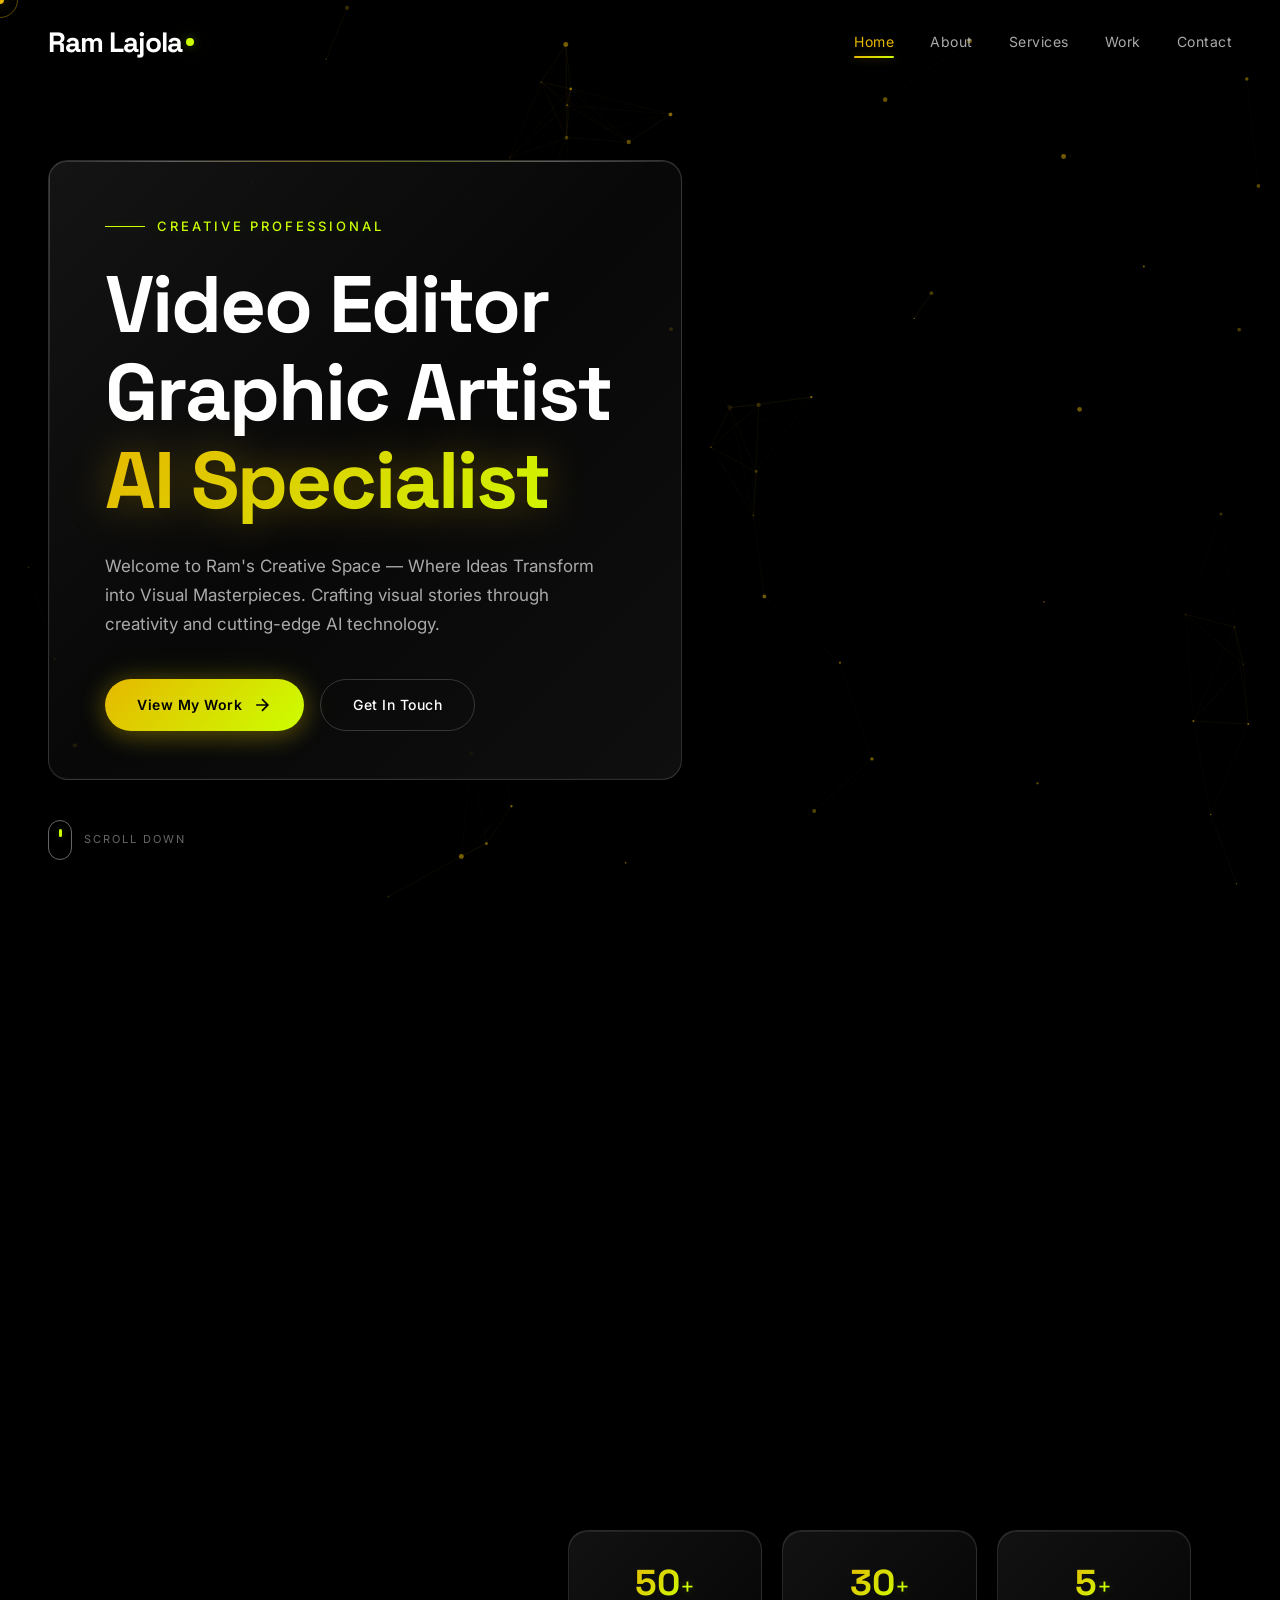
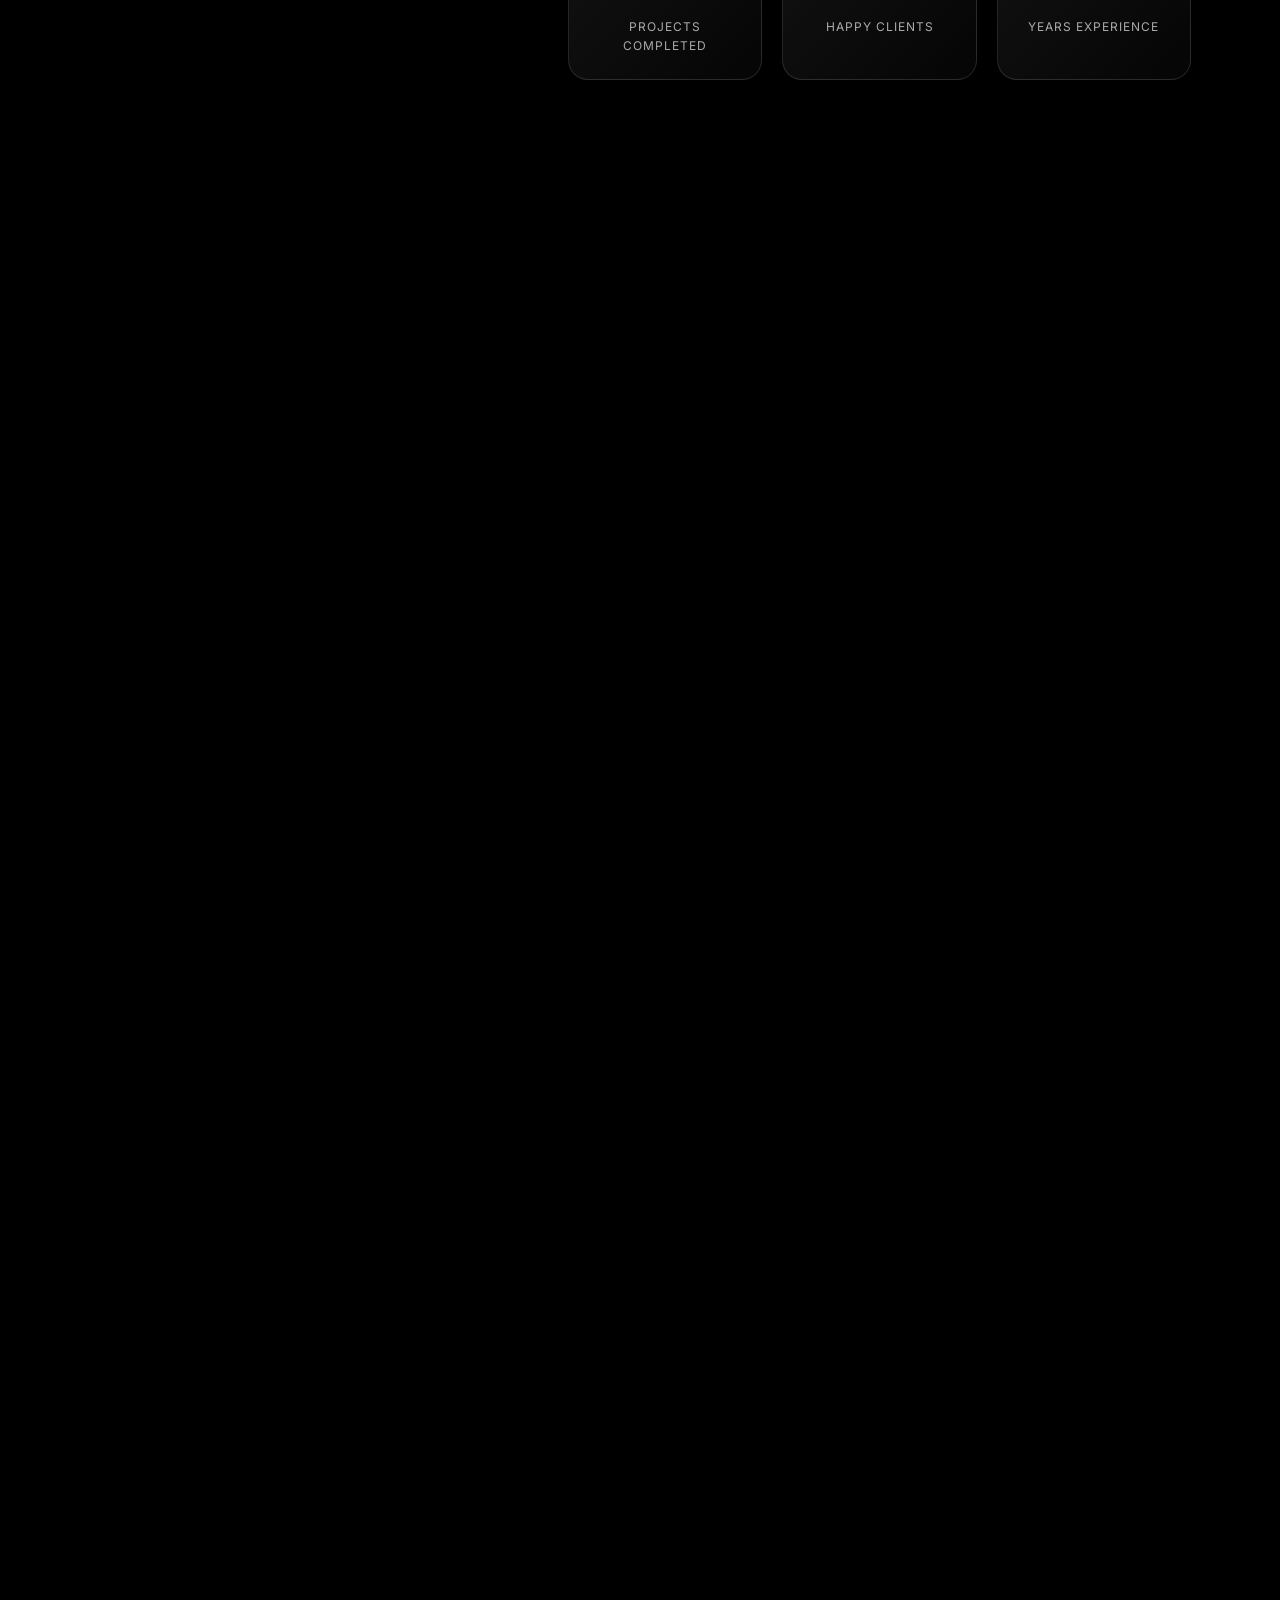
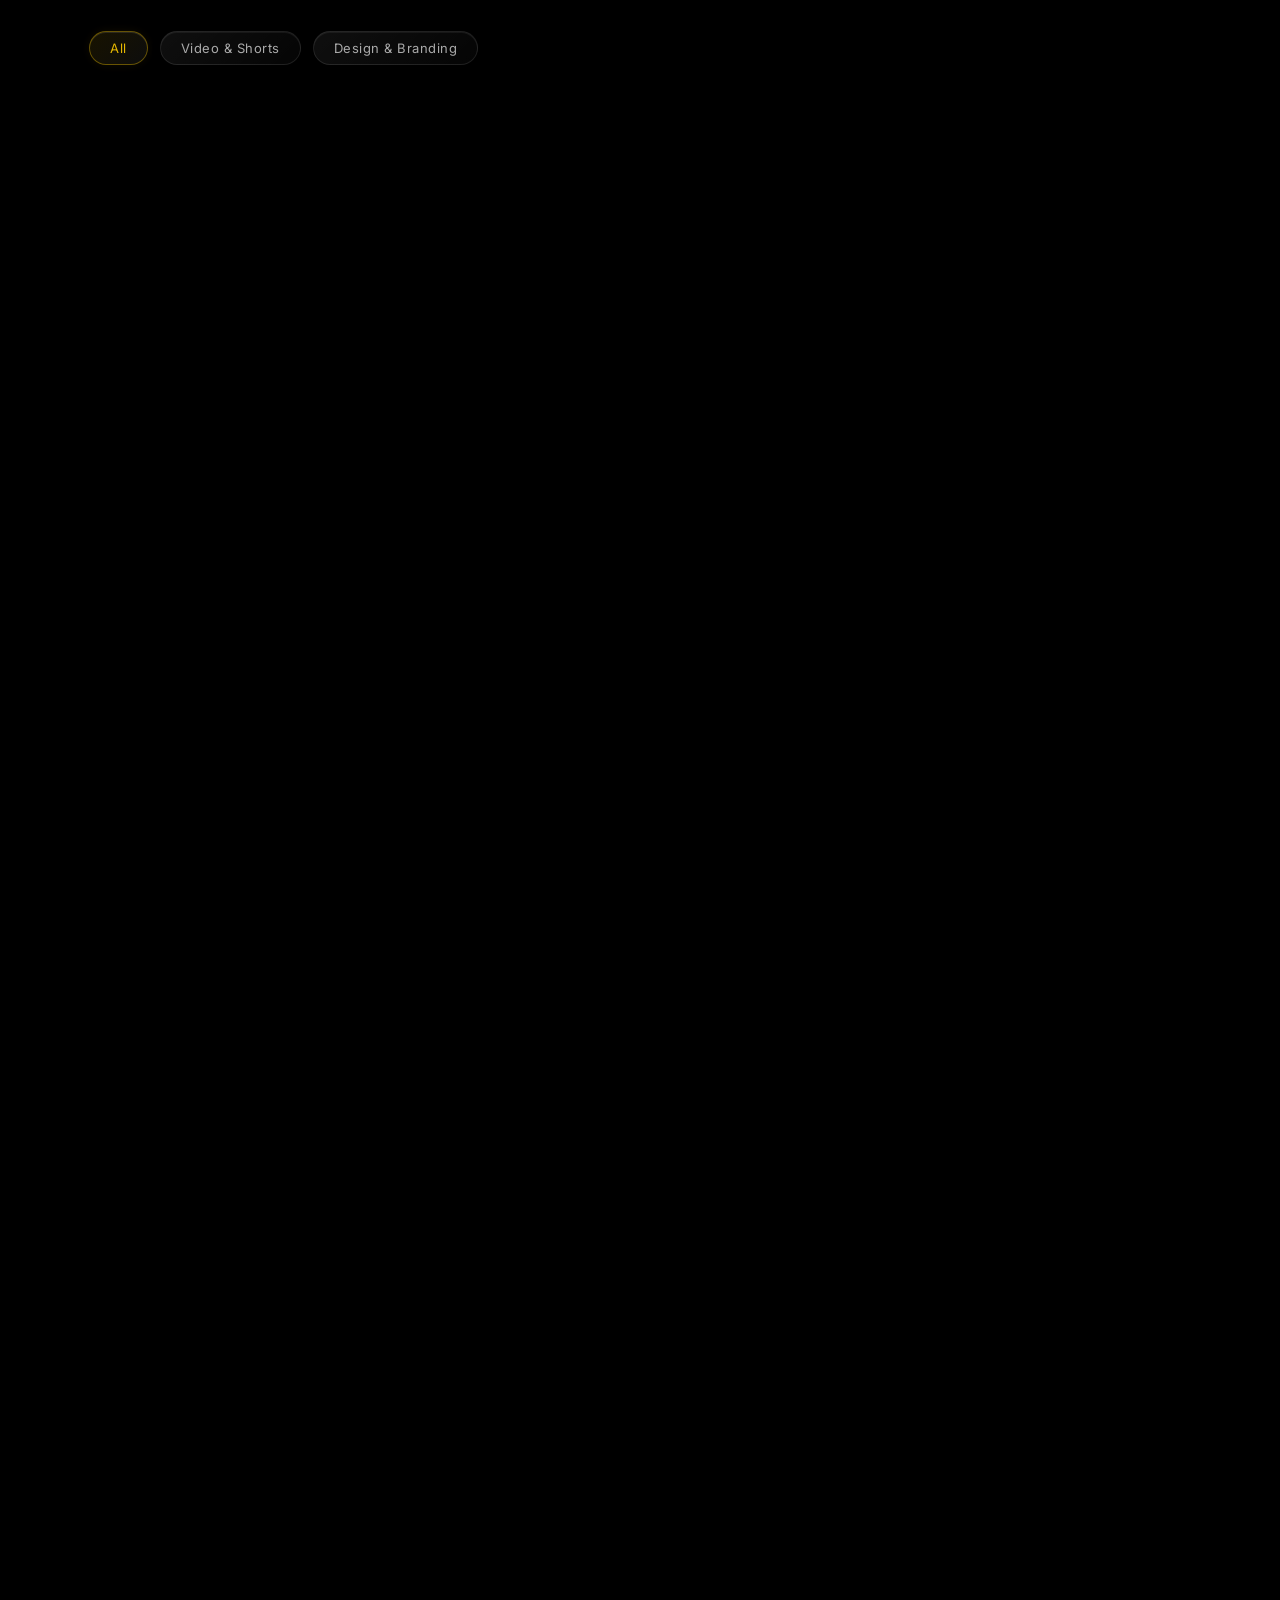
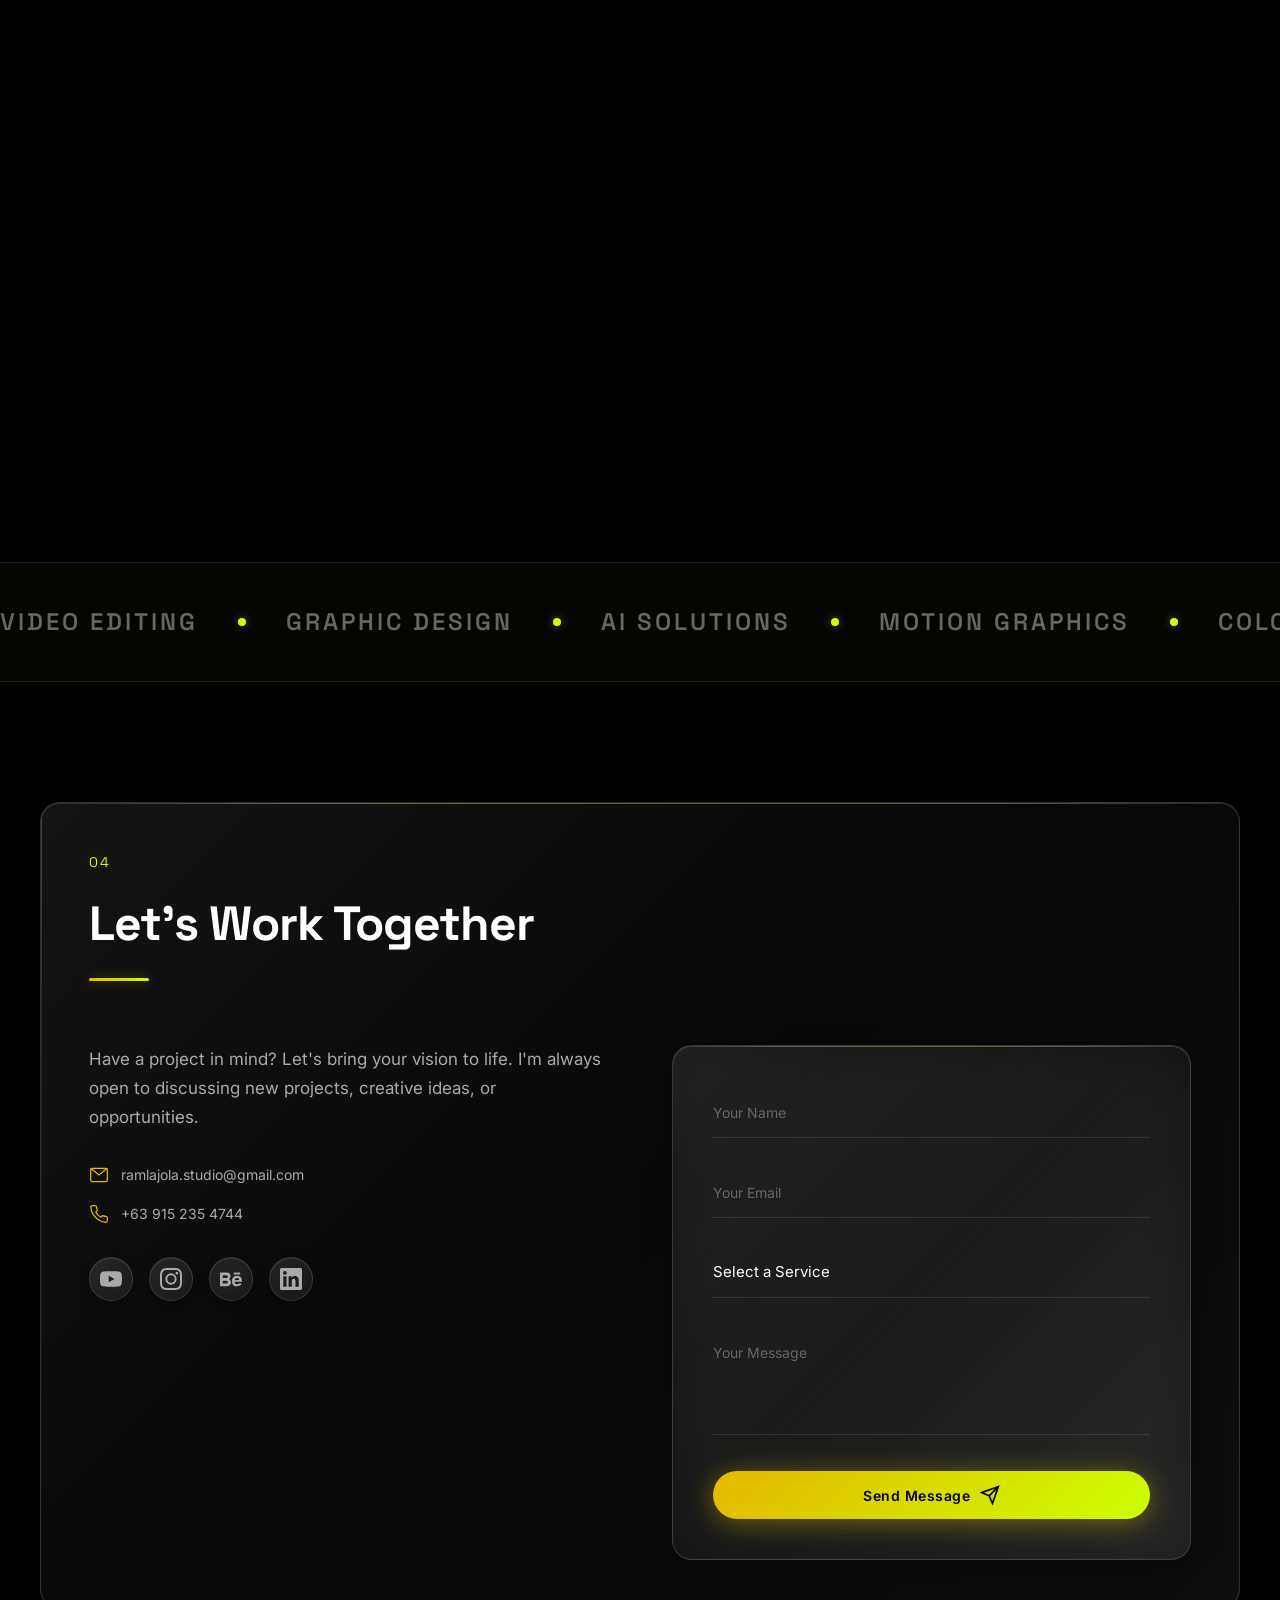
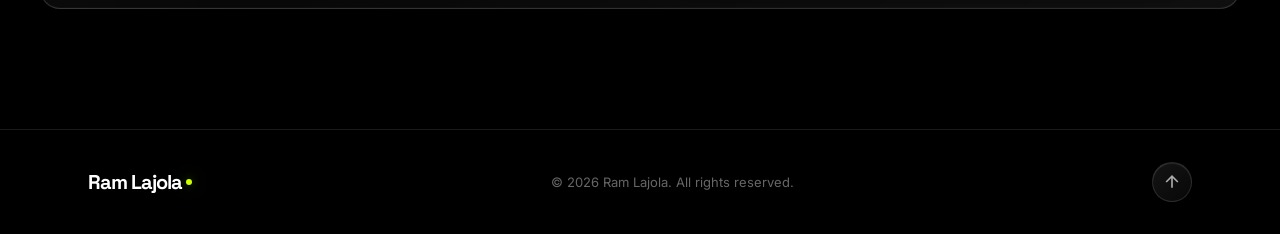
==== index.html @ 9e6446b9 "Initial commit — Ram Lajola portfolio site Static single-page portfolio with glassmorphism design, p" ====
<!DOCTYPE html>
<html lang="en">
<head>
    <meta charset="UTF-8">
    <meta name="viewport" content="width=device-width, initial-scale=1.0">
    <title>Ram Lajola | Video Editor &bull; Graphic Artist &bull; AI Specialist</title>
    <link rel="stylesheet" href="style.css">
    <link href="https://fonts.googleapis.com/css2?family=Space+Grotesk:wght@300;400;500;600;700&family=Inter:wght@300;400;500;600&display=swap" rel="stylesheet">
</head>
<body>
    <!-- Animated particle canvas background -->
    <canvas id="particles"></canvas>

    <!-- Custom cursor -->
    <div class="cursor"></div>
    <div class="cursor-follower"></div>

    <!-- Navigation -->
    <nav class="nav" id="nav">
        <div class="nav-logo">
            <span class="logo-text">Ram Lajola</span>
            <span class="logo-dot"></span>
        </div>
        <div class="nav-links">
            <a href="#home" class="nav-link active">Home</a>
            <a href="#about" class="nav-link">About</a>
            <a href="#services" class="nav-link">Services</a>
            <a href="#work" class="nav-link">Work</a>
            <a href="#contact" class="nav-link">Contact</a>
        </div>
        <button class="nav-toggle" id="navToggle" aria-label="Toggle menu">
            <span></span><span></span><span></span>
        </button>
    </nav>

    <!-- Mobile Menu -->
    <div class="mobile-menu" id="mobileMenu">
        <a href="#home" class="mobile-link">Home</a>
        <a href="#about" class="mobile-link">About</a>
        <a href="#services" class="mobile-link">Services</a>
        <a href="#work" class="mobile-link">Work</a>
        <a href="#contact" class="mobile-link">Contact</a>
    </div>

    <!-- Hero Section -->
    <section class="hero" id="home">
        <div class="hero-content glass-box hero-glass">
            <div class="hero-tag animate-in">
                <span class="tag-line"></span>
                <span>Creative Professional</span>
            </div>
            <h1 class="hero-title">
                <span class="title-line animate-in" style="--delay: 0.2s">Video Editor</span>
                <span class="title-line animate-in" style="--delay: 0.4s">Graphic Artist</span>
                <span class="title-line animate-in highlight" style="--delay: 0.6s">AI Specialist</span>
            </h1>
            <p class="hero-desc animate-in" style="--delay: 0.8s">
                Welcome to Ram's Creative Space — Where Ideas Transform into Visual Masterpieces.
                Crafting visual stories through creativity and cutting-edge AI technology.
            </p>
            <div class="hero-cta animate-in" style="--delay: 1s">
                <a href="#work" class="btn btn-primary">
                    <span>View My Work</span>
                    <svg width="20" height="20" viewBox="0 0 24 24" fill="none" stroke="currentColor" stroke-width="2">
                        <path d="M5 12h14M12 5l7 7-7 7"/>
                    </svg>
                </a>
                <a href="#contact" class="btn btn-outline">Get In Touch</a>
            </div>
        </div>
        <div class="hero-scroll">
            <div class="scroll-indicator">
                <div class="scroll-dot"></div>
            </div>
            <span>Scroll Down</span>
        </div>
    </section>

    <!-- About Section -->
    <section class="section about" id="about">
        <div class="container glass-box section-glass">
            <div class="section-header">
                <span class="section-number">01</span>
                <h2 class="section-title reveal">About Me</h2>
                <div class="section-line reveal"></div>
            </div>
            <div class="about-grid">
                <div class="about-image reveal">
                    <div class="image-frame">
                        <div class="image-placeholder">
                            <svg width="80" height="80" viewBox="0 0 24 24" fill="none" stroke="currentColor" stroke-width="1">
                                <circle cx="12" cy="8" r="4"/>
                                <path d="M4 20c0-4 4-7 8-7s8 3 8 7"/>
                            </svg>
                            <span>Your Photo</span>
                        </div>
                        <div class="image-border"></div>
                    </div>
                </div>
                <div class="about-text">
                    <p class="about-intro reveal">
                        I'm a multidisciplinary creative professional from the Philippines,
                        bridging traditional visual arts with emerging AI technologies.
                    </p>
                    <p class="about-body reveal">
                        From Instagram Reels and YouTube content to logo design, product mockups,
                        and advertising campaigns — I bring a unique perspective to every project.
                        My work combines artistic vision with technical precision, leveraging AI tools
                        to push creative boundaries and deliver results that stand out.
                    </p>
                    <div class="about-stats reveal">
                        <div class="stat">
                            <span class="stat-number" data-count="50">0</span><span class="stat-plus">+</span>
                            <span class="stat-label">Projects Completed</span>
                        </div>
                        <div class="stat">
                            <span class="stat-number" data-count="30">0</span><span class="stat-plus">+</span>
                            <span class="stat-label">Happy Clients</span>
                        </div>
                        <div class="stat">
                            <span class="stat-number" data-count="5">0</span><span class="stat-plus">+</span>
                            <span class="stat-label">Years Experience</span>
                        </div>
                    </div>
                </div>
            </div>
        </div>
    </section>

    <!-- Services Section -->
    <section class="section services" id="services">
        <div class="container glass-box section-glass">
            <div class="section-header">
                <span class="section-number">02</span>
                <h2 class="section-title reveal">What I Do</h2>
                <div class="section-line reveal"></div>
            </div>
            <div class="services-grid">
                <div class="service-card reveal" style="--delay: 0.1s">
                    <div class="service-icon">
                        <svg width="40" height="40" viewBox="0 0 24 24" fill="none" stroke="currentColor" stroke-width="1.5">
                            <rect x="2" y="3" width="20" height="14" rx="2"/>
                            <path d="M10 9l4 2-4 2V9z"/>
                            <path d="M8 21h8M12 17v4"/>
                        </svg>
                    </div>
                    <h3 class="service-title">Video Editing & Shorts</h3>
                    <p class="service-desc">
                        Professional video editing and short-form content for Instagram Reels,
                        YouTube Shorts, and TikTok. Cinematic color grading, motion graphics,
                        and seamless transitions that tell your story.
                    </p>
                    <ul class="service-tools">
                        <li>Premiere Pro</li>
                        <li>After Effects</li>
                        <li>CapCut</li>
                        <li>DaVinci Resolve</li>
                    </ul>
                </div>
                <div class="service-card reveal" style="--delay: 0.2s">
                    <div class="service-icon">
                        <svg width="40" height="40" viewBox="0 0 24 24" fill="none" stroke="currentColor" stroke-width="1.5">
                            <path d="M12 2L2 7l10 5 10-5-10-5z"/>
                            <path d="M2 17l10 5 10-5"/>
                            <path d="M2 12l10 5 10-5"/>
                        </svg>
                    </div>
                    <h3 class="service-title">Graphic & Product Design</h3>
                    <p class="service-desc">
                        Logo design, YouTube thumbnails & channel art, product mockups,
                        advertising materials, and complete brand identity systems that make
                        your brand stand out.
                    </p>
                    <ul class="service-tools">
                        <li>Photoshop</li>
                        <li>Illustrator</li>
                        <li>Figma</li>
                        <li>Canva</li>
                    </ul>
                </div>
                <div class="service-card featured reveal" style="--delay: 0.3s">
                    <div class="service-badge">Featured</div>
                    <div class="service-icon">
                        <svg width="40" height="40" viewBox="0 0 24 24" fill="none" stroke="currentColor" stroke-width="1.5">
                            <path d="M12 2a4 4 0 0 1 4 4c0 1.5-.8 2.8-2 3.5V11h3a3 3 0 0 1 3 3v1"/>
                            <path d="M8 2a4 4 0 0 0-4 4c0 1.5.8 2.8 2 3.5V11H3a3 3 0 0 0-3 3v1"/>
                            <circle cx="12" cy="18" r="4"/>
                            <path d="M12 16v4M10 18h4"/>
                        </svg>
                    </div>
                    <h3 class="service-title">AI Solutions</h3>
                    <p class="service-desc">
                        Leveraging AI for content generation, image synthesis, workflow automation,
                        and intelligent creative solutions that amplify your vision.
                    </p>
                    <ul class="service-tools">
                        <li>Midjourney</li>
                        <li>Stable Diffusion</li>
                        <li>ChatGPT</li>
                        <li>RunwayML</li>
                    </ul>
                </div>
            </div>
        </div>
    </section>

    <!-- Work / Portfolio Section -->
    <section class="section work" id="work">
        <div class="container glass-box section-glass">
            <div class="section-header">
                <span class="section-number">03</span>
                <h2 class="section-title reveal">Selected Work</h2>
                <div class="section-line reveal"></div>
            </div>
            <div class="work-filters reveal">
                <button class="filter-btn active" data-filter="all">All</button>
                <button class="filter-btn" data-filter="video">Video & Shorts</button>
                <button class="filter-btn" data-filter="design">Design & Branding</button>
            </div>
            <div class="work-grid">
                <!-- Shorts / Reels -->
                <div class="work-item reveal" data-category="video" style="--delay: 0.1s">
                    <a href="https://www.instagram.com/reel/C1rzld6JBKe/" target="_blank" rel="noopener">
                        <div class="work-thumbnail">
                            <img src="https://lh3.googleusercontent.com/sitesv/[base64]w1280" alt="Instagram Reel — Short-Form Edit" class="work-img" loading="lazy">
                            <div class="work-overlay">
                                <span class="work-view">Watch Reel</span>
                            </div>
                            <div class="work-play-badge">
                                <svg width="20" height="20" viewBox="0 0 24 24" fill="white"><polygon points="5,3 19,12 5,21"/></svg>
                            </div>
                        </div>
                    </a>
                    <div class="work-info">
                        <span class="work-category">Video Editing</span>
                        <h3 class="work-title">Instagram Reel — Short-Form Edit</h3>
                    </div>
                </div>
                <div class="work-item reveal" data-category="video" style="--delay: 0.15s">
                    <a href="https://www.instagram.com/reel/C1ZsORJJMq-/" target="_blank" rel="noopener">
                        <div class="work-thumbnail">
                            <img src="https://lh3.googleusercontent.com/sitesv/[base64]w1280" alt="Instagram Reel — Motion Edit" class="work-img" loading="lazy">
                            <div class="work-overlay">
                                <span class="work-view">Watch Reel</span>
                            </div>
                            <div class="work-play-badge">
                                <svg width="20" height="20" viewBox="0 0 24 24" fill="white"><polygon points="5,3 19,12 5,21"/></svg>
                            </div>
                        </div>
                    </a>
                    <div class="work-info">
                        <span class="work-category">Video Editing</span>
                        <h3 class="work-title">Instagram Reel — Motion Edit</h3>
                    </div>
                </div>
                <div class="work-item reveal" data-category="video" style="--delay: 0.2s">
                    <a href="https://www.instagram.com/reel/C1HDyMNJW6d/" target="_blank" rel="noopener">
                        <div class="work-thumbnail">
                            <img src="https://lh3.googleusercontent.com/sitesv/[base64]w1280" alt="Instagram Reel — Creative Short" class="work-img" loading="lazy">
                            <div class="work-overlay">
                                <span class="work-view">Watch Reel</span>
                            </div>
                            <div class="work-play-badge">
                                <svg width="20" height="20" viewBox="0 0 24 24" fill="white"><polygon points="5,3 19,12 5,21"/></svg>
                            </div>
                        </div>
                    </a>
                    <div class="work-info">
                        <span class="work-category">Video Editing</span>
                        <h3 class="work-title">Instagram Reel — Creative Short</h3>
                    </div>
                </div>

                <!-- Thumbnail Designs -->
                <div class="work-item reveal" data-category="design" style="--delay: 0.1s">
                    <div class="work-thumbnail">
                        <img src="https://lh3.googleusercontent.com/sitesv/[base64]w1280" alt="YouTube Thumbnail Design 1" class="work-img" loading="lazy">
                        <div class="work-overlay">
                            <span class="work-view">View Project</span>
                        </div>
                    </div>
                    <div class="work-info">
                        <span class="work-category">Graphic Design</span>
                        <h3 class="work-title">YouTube Thumbnail Design</h3>
                    </div>
                </div>
                <div class="work-item reveal" data-category="design" style="--delay: 0.15s">
                    <div class="work-thumbnail">
                        <img src="https://lh3.googleusercontent.com/sitesv/[base64]w1280" alt="YouTube Thumbnail Design 2" class="work-img" loading="lazy">
                        <div class="work-overlay">
                            <span class="work-view">View Project</span>
                        </div>
                    </div>
                    <div class="work-info">
                        <span class="work-category">Graphic Design</span>
                        <h3 class="work-title">YouTube Thumbnail Design</h3>
                    </div>
                </div>
                <div class="work-item reveal" data-category="design" style="--delay: 0.2s">
                    <div class="work-thumbnail">
                        <img src="https://lh3.googleusercontent.com/sitesv/[base64]w1280" alt="YouTube Thumbnail Design 3" class="work-img" loading="lazy">
                        <div class="work-overlay">
                            <span class="work-view">View Project</span>
                        </div>
                    </div>
                    <div class="work-info">
                        <span class="work-category">Graphic Design</span>
                        <h3 class="work-title">YouTube Thumbnail Design</h3>
                    </div>
                </div>

                <!-- Logo Designs -->
                <div class="work-item reveal" data-category="design" style="--delay: 0.1s">
                    <div class="work-thumbnail">
                        <img src="https://lh3.googleusercontent.com/sitesv/[base64]w1280" alt="Baking Logo Design" class="work-img" loading="lazy">
                        <div class="work-overlay">
                            <span class="work-view">View Project</span>
                        </div>
                    </div>
                    <div class="work-info">
                        <span class="work-category">Logo Design</span>
                        <h3 class="work-title">Baking Logo Design</h3>
                    </div>
                </div>
                <div class="work-item reveal" data-category="design" style="--delay: 0.15s">
                    <div class="work-thumbnail">
                        <img src="https://lh3.googleusercontent.com/sitesv/[base64]w1280" alt="Logo Sample Mockup" class="work-img" loading="lazy">
                        <div class="work-overlay">
                            <span class="work-view">View Project</span>
                        </div>
                    </div>
                    <div class="work-info">
                        <span class="work-category">Logo Design</span>
                        <h3 class="work-title">Brand Logo Mockup</h3>
                    </div>
                </div>
                <div class="work-item reveal" data-category="design" style="--delay: 0.2s">
                    <div class="work-thumbnail">
                        <img src="https://lh3.googleusercontent.com/sitesv/APaQ0SQti6e6HLkTvaTQ6dxb71VbXuLw503zx2-u27xX3skFyYZsfrxOJrHLkWnmgloN7MO4E3rFNI1Xq-WCHjy8ZOr3SdP6y16LoNMSCtCR5uWUV4sdpe4jmsevbenSfVU1K3g-1KH0XDl2KSDxq-9dB-heQPvmZQ5X_adg1eJNp-ah3CIosmpbLQ-4vtg=w1280" alt="Logo Sample" class="work-img" loading="lazy">
                        <div class="work-overlay">
                            <span class="work-view">View Project</span>
                        </div>
                    </div>
                    <div class="work-info">
                        <span class="work-category">Logo Design</span>
                        <h3 class="work-title">Logo Design Sample</h3>
                    </div>
                </div>

                <!-- YouTube Channel Art -->
                <div class="work-item reveal" data-category="design" style="--delay: 0.1s">
                    <div class="work-thumbnail">
                        <img src="https://lh3.googleusercontent.com/sitesv/[base64]w1280" alt="YouTube Banner Design" class="work-img" loading="lazy">
                        <div class="work-overlay">
                            <span class="work-view">View Project</span>
                        </div>
                    </div>
                    <div class="work-info">
                        <span class="work-category">Channel Design</span>
                        <h3 class="work-title">YouTube Banner — Business Tips</h3>
                    </div>
                </div>
                <div class="work-item reveal" data-category="design" style="--delay: 0.15s">
                    <div class="work-thumbnail">
                        <img src="https://lh3.googleusercontent.com/sitesv/[base64]w1280" alt="Business Channel Design" class="work-img" loading="lazy">
                        <div class="work-overlay">
                            <span class="work-view">View Project</span>
                        </div>
                    </div>
                    <div class="work-info">
                        <span class="work-category">Channel Design</span>
                        <h3 class="work-title">YouTube Channel Branding</h3>
                    </div>
                </div>

                <!-- Product Designs -->
                <div class="work-item reveal" data-category="design" style="--delay: 0.1s">
                    <div class="work-thumbnail">
                        <img src="https://lh3.googleusercontent.com/sitesv/[base64]w1280" alt="Product Design 1" class="work-img" loading="lazy">
                        <div class="work-overlay">
                            <span class="work-view">View Project</span>
                        </div>
                    </div>
                    <div class="work-info">
                        <span class="work-category">Product Design</span>
                        <h3 class="work-title">Product Mockup Design</h3>
                    </div>
                </div>
                <div class="work-item reveal" data-category="design" style="--delay: 0.15s">
                    <div class="work-thumbnail">
                        <img src="https://lh3.googleusercontent.com/sitesv/[base64]w1280" alt="Product Design 2" class="work-img" loading="lazy">
                        <div class="work-overlay">
                            <span class="work-view">View Project</span>
                        </div>
                    </div>
                    <div class="work-info">
                        <span class="work-category">Product Design</span>
                        <h3 class="work-title">Product Packaging Design</h3>
                    </div>
                </div>
                <div class="work-item reveal" data-category="design" style="--delay: 0.2s">
                    <div class="work-thumbnail">
                        <img src="https://lh3.googleusercontent.com/sitesv/[base64]w1280" alt="Product Design 3" class="work-img" loading="lazy">
                        <div class="work-overlay">
                            <span class="work-view">View Project</span>
                        </div>
                    </div>
                    <div class="work-info">
                        <span class="work-category">Product Design</span>
                        <h3 class="work-title">Product Label & Branding</h3>
                    </div>
                </div>

                <!-- Moonlight Glow Ads -->
                <div class="work-item reveal" data-category="design" style="--delay: 0.1s">
                    <a href="https://drive.google.com/file/d/1vq6kiE3WMevECHrlGl_y2EBk705L09E6/view" target="_blank" rel="noopener">
                        <div class="work-thumbnail">
                            <img src="https://lh3.googleusercontent.com/sitesv/[base64]w1280" alt="Moonlight Glow Ad Campaign" class="work-img" loading="lazy">
                            <div class="work-overlay">
                                <span class="work-view">View Project</span>
                            </div>
                        </div>
                    </a>
                    <div class="work-info">
                        <span class="work-category">Advertising</span>
                        <h3 class="work-title">Moonlight Glow — Ad Campaign</h3>
                    </div>
                </div>
            </div>
        </div>
    </section>

    <!-- Marquee Section -->
    <div class="marquee-section">
        <div class="marquee">
            <div class="marquee-content">
                <span>VIDEO EDITING</span>
                <span class="marquee-dot"></span>
                <span>GRAPHIC DESIGN</span>
                <span class="marquee-dot"></span>
                <span>AI SOLUTIONS</span>
                <span class="marquee-dot"></span>
                <span>MOTION GRAPHICS</span>
                <span class="marquee-dot"></span>
                <span>COLOR GRADING</span>
                <span class="marquee-dot"></span>
                <span>BRAND IDENTITY</span>
                <span class="marquee-dot"></span>
                <span>VIDEO EDITING</span>
                <span class="marquee-dot"></span>
                <span>GRAPHIC DESIGN</span>
                <span class="marquee-dot"></span>
                <span>AI SOLUTIONS</span>
                <span class="marquee-dot"></span>
                <span>MOTION GRAPHICS</span>
                <span class="marquee-dot"></span>
                <span>COLOR GRADING</span>
                <span class="marquee-dot"></span>
                <span>BRAND IDENTITY</span>
                <span class="marquee-dot"></span>
            </div>
        </div>
    </div>

    <!-- Contact Section -->
    <section class="section contact" id="contact">
        <div class="container glass-box section-glass">
            <div class="section-header">
                <span class="section-number">04</span>
                <h2 class="section-title reveal">Let's Work Together</h2>
                <div class="section-line reveal"></div>
            </div>
            <div class="contact-grid">
                <div class="contact-info reveal">
                    <p class="contact-desc">
                        Have a project in mind? Let's bring your vision to life.
                        I'm always open to discussing new projects, creative ideas, or opportunities.
                    </p>
                    <div class="contact-details">
                        <a href="mailto:ramlajola.studio@gmail.com" class="contact-item">
                            <svg width="20" height="20" viewBox="0 0 24 24" fill="none" stroke="currentColor" stroke-width="1.5">
                                <rect x="2" y="4" width="20" height="16" rx="2"/>
                                <path d="M22 4l-10 8L2 4"/>
                            </svg>
                            <span>ramlajola.studio@gmail.com</span>
                        </a>
                        <a href="tel:+639152354744" class="contact-item">
                            <svg width="20" height="20" viewBox="0 0 24 24" fill="none" stroke="currentColor" stroke-width="1.5">
                                <path d="M22 16.92v3a2 2 0 01-2.18 2 19.79 19.79 0 01-8.63-3.07 19.5 19.5 0 01-6-6 19.79 19.79 0 01-3.07-8.67A2 2 0 014.11 2h3a2 2 0 012 1.72c.127.96.361 1.903.7 2.81a2 2 0 01-.45 2.11L8.09 9.91a16 16 0 006 6l1.27-1.27a2 2 0 012.11-.45c.907.339 1.85.573 2.81.7A2 2 0 0122 16.92z"/>
                            </svg>
                            <span>+63 915 235 4744</span>
                        </a>
                    </div>
                    <div class="social-links">
                        <a href="#" class="social-link" aria-label="YouTube">
                            <svg width="22" height="22" viewBox="0 0 24 24" fill="currentColor">
                                <path d="M23.498 6.186a3.016 3.016 0 0 0-2.122-2.136C19.505 3.545 12 3.545 12 3.545s-7.505 0-9.377.505A3.017 3.017 0 0 0 .502 6.186C0 8.07 0 12 0 12s0 3.93.502 5.814a3.016 3.016 0 0 0 2.122 2.136c1.871.505 9.376.505 9.376.505s7.505 0 9.377-.505a3.015 3.015 0 0 0 2.122-2.136C24 15.93 24 12 24 12s0-3.93-.502-5.814zM9.545 15.568V8.432L15.818 12l-6.273 3.568z"/>
                            </svg>
                        </a>
                        <a href="https://www.instagram.com/ramscreativestudio" target="_blank" rel="noopener" class="social-link" aria-label="Instagram">
                            <svg width="22" height="22" viewBox="0 0 24 24" fill="currentColor">
                                <path d="M12 2.163c3.204 0 3.584.012 4.85.07 3.252.148 4.771 1.691 4.919 4.919.058 1.265.069 1.645.069 4.849 0 3.205-.012 3.584-.069 4.849-.149 3.225-1.664 4.771-4.919 4.919-1.266.058-1.644.07-4.85.07-3.204 0-3.584-.012-4.849-.07-3.26-.149-4.771-1.699-4.919-4.92-.058-1.265-.07-1.644-.07-4.849 0-3.204.013-3.583.07-4.849.149-3.227 1.664-4.771 4.919-4.919 1.266-.057 1.645-.069 4.849-.069zM12 0C8.741 0 8.333.014 7.053.072 2.695.272.273 2.69.073 7.052.014 8.333 0 8.741 0 12c0 3.259.014 3.668.072 4.948.2 4.358 2.618 6.78 6.98 6.98C8.333 23.986 8.741 24 12 24c3.259 0 3.668-.014 4.948-.072 4.354-.2 6.782-2.618 6.979-6.98.059-1.28.073-1.689.073-4.948 0-3.259-.014-3.667-.072-4.947-.196-4.354-2.617-6.78-6.979-6.98C15.668.014 15.259 0 12 0zm0 5.838a6.162 6.162 0 100 12.324 6.162 6.162 0 000-12.324zM12 16a4 4 0 110-8 4 4 0 010 8zm6.406-11.845a1.44 1.44 0 100 2.881 1.44 1.44 0 000-2.881z"/>
                            </svg>
                        </a>
                        <a href="#" class="social-link" aria-label="Behance">
                            <svg width="22" height="22" viewBox="0 0 24 24" fill="currentColor">
                                <path d="M22 7h-7V5h7v2zm1.726 10c-.442 1.297-2.029 3-5.101 3-3.074 0-5.564-1.729-5.564-5.675 0-3.91 2.325-5.92 5.466-5.92 3.082 0 4.964 1.782 5.375 4.426.078.506.109 1.188.095 2.14H15.97c.13 3.211 3.483 3.312 4.588 2.029h3.168zm-7.686-4h4.965c-.105-1.547-1.136-2.219-2.477-2.219-1.466 0-2.277.768-2.488 2.219zm-9.574 6.988H0V5.021h6.953c5.476.081 5.58 5.444 2.72 6.906 3.461 1.26 3.577 8.061-3.207 8.061zM3 11h3.584c2.508 0 2.906-3-.312-3H3v3zm3.391 3H3v3.016h3.341c3.055 0 2.868-3.016.05-3.016z"/>
                            </svg>
                        </a>
                        <a href="#" class="social-link" aria-label="LinkedIn">
                            <svg width="22" height="22" viewBox="0 0 24 24" fill="currentColor">
                                <path d="M20.447 20.452h-3.554v-5.569c0-1.328-.027-3.037-1.852-3.037-1.853 0-2.136 1.445-2.136 2.939v5.667H9.351V9h3.414v1.561h.046c.477-.9 1.637-1.85 3.37-1.85 3.601 0 4.267 2.37 4.267 5.455v6.286zM5.337 7.433a2.062 2.062 0 01-2.063-2.065 2.064 2.064 0 112.063 2.065zm1.782 13.019H3.555V9h3.564v11.452zM22.225 0H1.771C.792 0 0 .774 0 1.729v20.542C0 23.227.792 24 1.771 24h20.451C23.2 24 24 23.227 24 22.271V1.729C24 .774 23.2 0 22.222 0h.003z"/>
                            </svg>
                        </a>
                    </div>
                </div>
                <form class="contact-form reveal" id="contactForm">
                    <div class="form-group">
                        <input type="text" id="name" required placeholder=" ">
                        <label for="name">Your Name</label>
                        <div class="form-line"></div>
                    </div>
                    <div class="form-group">
                        <input type="email" id="email" required placeholder=" ">
                        <label for="email">Your Email</label>
                        <div class="form-line"></div>
                    </div>
                    <div class="form-group">
                        <select id="service" required>
                            <option value="" disabled selected>Select a Service</option>
                            <option value="video">Video Editing</option>
                            <option value="design">Graphic Design</option>
                            <option value="ai">AI Solutions</option>
                            <option value="other">Other</option>
                        </select>
                        <div class="form-line"></div>
                    </div>
                    <div class="form-group">
                        <textarea id="message" rows="4" required placeholder=" "></textarea>
                        <label for="message">Your Message</label>
                        <div class="form-line"></div>
                    </div>
                    <button type="submit" class="btn btn-primary btn-full">
                        <span>Send Message</span>
                        <svg width="20" height="20" viewBox="0 0 24 24" fill="none" stroke="currentColor" stroke-width="2">
                            <path d="M22 2L11 13M22 2l-7 20-4-9-9-4 20-7z"/>
                        </svg>
                    </button>
                </form>
            </div>
        </div>
    </section>

    <!-- Footer -->
    <footer class="footer">
        <div class="container footer-inner">
            <div class="footer-left">
                <span class="logo-text">Ram Lajola</span>
                <span class="logo-dot"></span>
            </div>
            <p class="footer-copy">&copy; 2026 Ram Lajola. All rights reserved.</p>
            <div class="footer-right">
                <a href="#home" class="back-to-top">
                    <svg width="20" height="20" viewBox="0 0 24 24" fill="none" stroke="currentColor" stroke-width="2">
                        <path d="M12 19V5M5 12l7-7 7 7"/>
                    </svg>
                </a>
            </div>
        </div>
    </footer>

    <script src="script.js"></script>
</body>
</html>
---- style.css ----
/* ===== RESET & BASE ===== */
*, *::before, *::after {
    margin: 0;
    padding: 0;
    box-sizing: border-box;
}

:root {
    --bg: #000000;
    --bg-light: #060606;
    --bg-card: rgba(255, 255, 255, 0.03);
    --text: #ffffff;
    --text-muted: #aaaaaa;
    --text-dim: #666666;
    --accent: #e6b800;
    --accent-neon: #ccff00;
    --accent-glow: rgba(230, 184, 0, 0.35);
    --neon-glow: rgba(204, 255, 0, 0.25);
    --gradient: linear-gradient(135deg, #e6b800, #ccff00);
    --gradient-subtle: linear-gradient(135deg, rgba(230, 184, 0, 0.15), rgba(204, 255, 0, 0.08));
    --glass-bg: rgba(255, 255, 255, 0.04);
    --glass-bg-hover: rgba(255, 255, 255, 0.07);
    --glass-border: rgba(255, 255, 255, 0.1);
    --glass-border-hover: rgba(255, 255, 255, 0.18);
    --glass-shadow: 0 8px 32px rgba(0, 0, 0, 0.5);
    --glass-shadow-hover: 0 16px 48px rgba(0, 0, 0, 0.6);
    --border: rgba(255, 255, 255, 0.08);
    --border-hover: rgba(255, 255, 255, 0.18);
    --radius: 20px;
    --transition: 0.3s cubic-bezier(0.4, 0, 0.2, 1);
}

html {
    scroll-behavior: smooth;
    scroll-padding-top: 80px;
}

body {
    font-family: 'Inter', -apple-system, BlinkMacSystemFont, sans-serif;
    background: var(--bg);
    color: var(--text);
    overflow-x: hidden;
    cursor: none;
    line-height: 1.6;
}

a { color: inherit; text-decoration: none; }
ul { list-style: none; }
button { cursor: none; border: none; background: none; font-family: inherit; }
input, textarea, select { font-family: inherit; }

/* ===== GLASS BOX UTILITY ===== */
.glass-box {
    background: linear-gradient(
        135deg,
        rgba(255, 255, 255, 0.08) 0%,
        rgba(255, 255, 255, 0.03) 50%,
        rgba(255, 255, 255, 0.06) 100%
    );
    backdrop-filter: blur(24px) saturate(1.4);
    -webkit-backdrop-filter: blur(24px) saturate(1.4);
    border: 1px solid rgba(255, 255, 255, 0.15);
    border-radius: var(--radius);
    box-shadow:
        0 8px 32px rgba(0, 0, 0, 0.5),
        inset 0 1px 0 rgba(255, 255, 255, 0.1),
        inset 0 -1px 0 rgba(255, 255, 255, 0.02);
    transition: all 0.4s ease;
    position: relative;
    overflow: hidden;
}

/* Top-edge highlight shimmer */
.glass-box::before {
    content: '';
    position: absolute;
    top: 0;
    left: 0;
    right: 0;
    height: 1px;
    background: linear-gradient(
        90deg,
        transparent 0%,
        rgba(255, 255, 255, 0.25) 20%,
        rgba(230, 184, 0, 0.4) 40%,
        rgba(204, 255, 0, 0.3) 60%,
        rgba(255, 255, 255, 0.25) 80%,
        transparent 100%
    );
    z-index: 1;
}

/* Left-edge subtle light */
.glass-box::after {
    content: '';
    position: absolute;
    top: 0;
    left: 0;
    bottom: 0;
    width: 1px;
    background: linear-gradient(
        180deg,
        rgba(255, 255, 255, 0.2) 0%,
        rgba(255, 255, 255, 0.05) 50%,
        transparent 100%
    );
    z-index: 1;
}

.glass-box:hover {
    background: linear-gradient(
        135deg,
        rgba(255, 255, 255, 0.1) 0%,
        rgba(255, 255, 255, 0.04) 50%,
        rgba(255, 255, 255, 0.08) 100%
    );
    border-color: rgba(255, 255, 255, 0.22);
    box-shadow:
        0 16px 48px rgba(0, 0, 0, 0.55),
        0 0 40px rgba(230, 184, 0, 0.06),
        inset 0 1px 0 rgba(255, 255, 255, 0.14),
        inset 0 -1px 0 rgba(255, 255, 255, 0.03);
}

/* ===== CUSTOM CURSOR ===== */
.cursor {
    width: 8px;
    height: 8px;
    background: var(--accent);
    border-radius: 50%;
    position: fixed;
    top: 0;
    left: 0;
    pointer-events: none;
    z-index: 10000;
    transform: translate(-50%, -50%);
    transition: width 0.2s, height 0.2s, background 0.2s;
    box-shadow: 0 0 12px var(--accent-glow);
}

.cursor-follower {
    width: 36px;
    height: 36px;
    border: 1px solid rgba(230, 184, 0, 0.4);
    border-radius: 50%;
    position: fixed;
    top: 0;
    left: 0;
    pointer-events: none;
    z-index: 9999;
    transform: translate(-50%, -50%);
    transition: width 0.3s, height 0.3s, border-color 0.3s;
}

.cursor.active {
    width: 48px;
    height: 48px;
    background: rgba(230, 184, 0, 0.15);
    box-shadow: 0 0 24px var(--accent-glow);
}

.cursor-follower.active {
    width: 56px;
    height: 56px;
    border-color: var(--accent);
}

@media (pointer: coarse) {
    .cursor, .cursor-follower { display: none; }
    body { cursor: auto; }
    button, a { cursor: pointer; }
}

/* ===== PARTICLE CANVAS ===== */
#particles {
    position: fixed;
    top: 0;
    left: 0;
    width: 100%;
    height: 100%;
    z-index: 0;
    pointer-events: none;
}

/* ===== NAVIGATION ===== */
.nav {
    position: fixed;
    top: 0;
    left: 0;
    right: 0;
    z-index: 1000;
    display: flex;
    align-items: center;
    justify-content: space-between;
    padding: 20px 48px;
    transition: var(--transition);
    background: transparent;
}

.nav.scrolled {
    background: rgba(0, 0, 0, 0.7);
    backdrop-filter: blur(24px);
    -webkit-backdrop-filter: blur(24px);
    padding: 14px 48px;
    border-bottom: 1px solid var(--glass-border);
}

.nav-logo {
    display: flex;
    align-items: center;
    gap: 4px;
    z-index: 1001;
}

.logo-text {
    font-family: 'Space Grotesk', sans-serif;
    font-size: 28px;
    font-weight: 700;
    letter-spacing: -1px;
}

.logo-dot {
    width: 8px;
    height: 8px;
    background: var(--accent-neon);
    border-radius: 50%;
    display: inline-block;
    animation: pulse-dot 2s ease-in-out infinite;
    box-shadow: 0 0 10px var(--neon-glow), 0 0 20px var(--neon-glow);
}

@keyframes pulse-dot {
    0%, 100% { opacity: 1; transform: scale(1); box-shadow: 0 0 10px var(--neon-glow), 0 0 20px var(--neon-glow); }
    50% { opacity: 0.6; transform: scale(0.8); box-shadow: 0 0 5px var(--neon-glow); }
}

.nav-links {
    display: flex;
    gap: 36px;
}

.nav-link {
    font-size: 14px;
    font-weight: 400;
    color: var(--text-muted);
    position: relative;
    transition: color var(--transition);
    letter-spacing: 0.5px;
}

.nav-link::after {
    content: '';
    position: absolute;
    bottom: -4px;
    left: 0;
    width: 0;
    height: 2px;
    background: var(--gradient);
    transition: width var(--transition);
    border-radius: 1px;
    box-shadow: 0 0 8px var(--accent-glow);
}

.nav-link:hover, .nav-link.active {
    color: var(--accent);
}

.nav-link:hover::after, .nav-link.active::after {
    width: 100%;
}

.nav-toggle {
    display: none;
    flex-direction: column;
    gap: 5px;
    z-index: 1001;
    padding: 4px;
}

.nav-toggle span {
    width: 24px;
    height: 2px;
    background: var(--text);
    transition: var(--transition);
    border-radius: 1px;
}

.nav-toggle.active span:nth-child(1) { transform: rotate(45deg) translate(5px, 5px); }
.nav-toggle.active span:nth-child(2) { opacity: 0; }
.nav-toggle.active span:nth-child(3) { transform: rotate(-45deg) translate(5px, -5px); }

.mobile-menu {
    display: none;
    position: fixed;
    inset: 0;
    background: rgba(0, 0, 0, 0.95);
    backdrop-filter: blur(30px);
    z-index: 999;
    flex-direction: column;
    align-items: center;
    justify-content: center;
    gap: 32px;
    opacity: 0;
    pointer-events: none;
    transition: opacity 0.4s;
}

.mobile-menu.active {
    opacity: 1;
    pointer-events: all;
}

.mobile-link {
    font-family: 'Space Grotesk', sans-serif;
    font-size: 32px;
    font-weight: 600;
    color: var(--text-muted);
    transition: all var(--transition);
    transform: translateY(20px);
    opacity: 0;
}

.mobile-menu.active .mobile-link {
    transform: translateY(0);
    opacity: 1;
}

.mobile-link:nth-child(1) { transition-delay: 0.1s; }
.mobile-link:nth-child(2) { transition-delay: 0.15s; }
.mobile-link:nth-child(3) { transition-delay: 0.2s; }
.mobile-link:nth-child(4) { transition-delay: 0.25s; }
.mobile-link:nth-child(5) { transition-delay: 0.3s; }

.mobile-link:hover { color: var(--accent); }

/* ===== HERO ===== */
.hero {
    min-height: 100vh;
    display: flex;
    align-items: center;
    position: relative;
    z-index: 1;
    padding: 120px 48px 80px;
}

.hero-content {
    max-width: 800px;
}

.hero-glass {
    padding: 48px 56px;
}

.hero-tag {
    display: inline-flex;
    align-items: center;
    gap: 12px;
    font-size: 13px;
    font-weight: 500;
    color: var(--accent-neon);
    text-transform: uppercase;
    letter-spacing: 3px;
    margin-bottom: 24px;
    text-shadow: 0 0 20px var(--neon-glow);
}

.tag-line {
    width: 40px;
    height: 1px;
    background: var(--accent-neon);
    box-shadow: 0 0 8px var(--neon-glow);
}

.hero-title {
    font-family: 'Space Grotesk', sans-serif;
    margin-bottom: 28px;
}

.title-line {
    display: block;
    font-size: clamp(42px, 7vw, 80px);
    font-weight: 700;
    line-height: 1.1;
    letter-spacing: -2px;
    color: var(--text);
}

.title-line.highlight {
    background: var(--gradient);
    -webkit-background-clip: text;
    -webkit-text-fill-color: transparent;
    background-clip: text;
    filter: drop-shadow(0 0 20px var(--accent-glow));
}

.hero-desc {
    font-size: 17px;
    color: var(--text-muted);
    max-width: 520px;
    line-height: 1.7;
    margin-bottom: 40px;
}

.hero-cta {
    display: flex;
    gap: 16px;
    flex-wrap: wrap;
}

/* Buttons */
.btn {
    display: inline-flex;
    align-items: center;
    gap: 10px;
    padding: 14px 32px;
    border-radius: 50px;
    font-size: 14px;
    font-weight: 500;
    letter-spacing: 0.5px;
    transition: all var(--transition);
    position: relative;
    overflow: hidden;
}

.btn-primary {
    background: var(--gradient);
    color: #000;
    font-weight: 600;
    box-shadow: 0 4px 24px var(--accent-glow), 0 0 40px rgba(204, 255, 0, 0.1);
}

.btn-primary:hover {
    transform: translateY(-2px);
    box-shadow: 0 8px 32px var(--accent-glow), 0 0 60px rgba(204, 255, 0, 0.15);
}

.btn-primary svg { stroke: #000; }

.btn-outline {
    border: 1px solid var(--glass-border-hover);
    color: var(--text);
    backdrop-filter: blur(8px);
}

.btn-outline:hover {
    border-color: var(--accent);
    background: rgba(230, 184, 0, 0.08);
    box-shadow: 0 0 20px rgba(230, 184, 0, 0.1);
}

.btn-full { width: 100%; justify-content: center; }

/* Scroll indicator */
.hero-scroll {
    position: absolute;
    bottom: 40px;
    left: 48px;
    display: flex;
    align-items: center;
    gap: 12px;
    font-size: 11px;
    color: var(--text-dim);
    text-transform: uppercase;
    letter-spacing: 2px;
}

.scroll-indicator {
    width: 24px;
    height: 40px;
    border: 1px solid var(--text-dim);
    border-radius: 12px;
    display: flex;
    justify-content: center;
    padding-top: 8px;
}

.scroll-dot {
    width: 3px;
    height: 8px;
    background: var(--accent-neon);
    border-radius: 2px;
    animation: scroll-bounce 2s ease-in-out infinite;
    box-shadow: 0 0 6px var(--neon-glow);
}

@keyframes scroll-bounce {
    0%, 100% { transform: translateY(0); opacity: 1; }
    50% { transform: translateY(12px); opacity: 0.3; }
}

/* ===== ANIMATION CLASSES ===== */
.animate-in {
    opacity: 0;
    transform: translateY(30px);
    animation: fadeInUp 0.8s ease forwards;
    animation-delay: var(--delay, 0s);
}

@keyframes fadeInUp {
    to { opacity: 1; transform: translateY(0); }
}

.reveal {
    opacity: 0;
    transform: translateY(40px);
    transition: opacity 0.7s ease, transform 0.7s ease;
    transition-delay: var(--delay, 0s);
}

.reveal.visible {
    opacity: 1;
    transform: translateY(0);
}

/* ===== SECTIONS ===== */
.section {
    padding: 120px 0;
    position: relative;
    z-index: 1;
}

.container {
    max-width: 1200px;
    margin: 0 auto;
    padding: 0 48px;
}

/* Floating glass wrapper for each section's content */
.section-glass {
    padding: 48px;
}

.section-header {
    margin-bottom: 64px;
}

.section-number {
    font-family: 'Space Grotesk', sans-serif;
    font-size: 14px;
    color: var(--accent-neon);
    letter-spacing: 2px;
    display: block;
    margin-bottom: 12px;
    text-shadow: 0 0 12px var(--neon-glow);
}

.section-title {
    font-family: 'Space Grotesk', sans-serif;
    font-size: clamp(32px, 5vw, 48px);
    font-weight: 700;
    letter-spacing: -1px;
    margin-bottom: 16px;
}

.section-line {
    width: 60px;
    height: 3px;
    background: var(--gradient);
    border-radius: 2px;
    box-shadow: 0 0 12px var(--accent-glow);
}

/* ===== ABOUT ===== */
.about-grid {
    display: grid;
    grid-template-columns: 1fr 1.5fr;
    gap: 64px;
    align-items: start;
}

.image-frame {
    position: relative;
    aspect-ratio: 3/4;
    max-width: 360px;
}

.image-placeholder {
    width: 100%;
    height: 100%;
    background: linear-gradient(
        135deg,
        rgba(255, 255, 255, 0.07) 0%,
        rgba(255, 255, 255, 0.02) 50%,
        rgba(255, 255, 255, 0.05) 100%
    );
    backdrop-filter: blur(20px) saturate(1.3);
    -webkit-backdrop-filter: blur(20px) saturate(1.3);
    border: 1px solid rgba(255, 255, 255, 0.15);
    border-radius: var(--radius);
    display: flex;
    flex-direction: column;
    align-items: center;
    justify-content: center;
    gap: 12px;
    color: var(--text-dim);
    font-size: 13px;
    box-shadow:
        0 8px 32px rgba(0, 0, 0, 0.4),
        inset 0 1px 0 rgba(255, 255, 255, 0.1);
}

.image-border {
    position: absolute;
    inset: 12px -12px -12px 12px;
    border: 1px solid var(--accent);
    border-radius: var(--radius);
    opacity: 0.25;
    z-index: -1;
    box-shadow: 0 0 20px rgba(230, 184, 0, 0.08);
}

.about-intro {
    font-size: 22px;
    font-weight: 300;
    color: var(--text);
    line-height: 1.5;
    margin-bottom: 20px;
}

.about-body {
    font-size: 15px;
    color: var(--text-muted);
    line-height: 1.8;
    margin-bottom: 40px;
}

.about-stats {
    display: grid;
    grid-template-columns: repeat(3, 1fr);
    gap: 20px;
}

.stat {
    padding: 24px;
    background: linear-gradient(
        135deg,
        rgba(255, 255, 255, 0.07) 0%,
        rgba(255, 255, 255, 0.02) 100%
    );
    backdrop-filter: blur(20px) saturate(1.3);
    -webkit-backdrop-filter: blur(20px) saturate(1.3);
    border: 1px solid rgba(255, 255, 255, 0.12);
    border-radius: var(--radius);
    text-align: center;
    transition: all var(--transition);
    position: relative;
    overflow: hidden;
    box-shadow:
        0 4px 16px rgba(0, 0, 0, 0.3),
        inset 0 1px 0 rgba(255, 255, 255, 0.08);
}

.stat:hover {
    border-color: rgba(230, 184, 0, 0.4);
    box-shadow:
        0 8px 24px rgba(0, 0, 0, 0.4),
        0 0 20px rgba(230, 184, 0, 0.08),
        inset 0 1px 0 rgba(255, 255, 255, 0.12);
}

.stat-number {
    font-family: 'Space Grotesk', sans-serif;
    font-size: 36px;
    font-weight: 700;
    background: var(--gradient);
    -webkit-background-clip: text;
    -webkit-text-fill-color: transparent;
    background-clip: text;
}

.stat-plus {
    font-family: 'Space Grotesk', sans-serif;
    font-size: 24px;
    color: var(--accent-neon);
    text-shadow: 0 0 10px var(--neon-glow);
}

.stat-label {
    display: block;
    font-size: 12px;
    color: var(--text-muted);
    margin-top: 4px;
    text-transform: uppercase;
    letter-spacing: 1px;
}

/* ===== SERVICES ===== */
.services-grid {
    display: grid;
    grid-template-columns: repeat(3, 1fr);
    gap: 24px;
}

.service-card {
    background: linear-gradient(
        135deg,
        rgba(255, 255, 255, 0.08) 0%,
        rgba(255, 255, 255, 0.02) 50%,
        rgba(255, 255, 255, 0.05) 100%
    );
    backdrop-filter: blur(24px) saturate(1.4);
    -webkit-backdrop-filter: blur(24px) saturate(1.4);
    border: 1px solid rgba(255, 255, 255, 0.14);
    border-radius: var(--radius);
    padding: 40px 32px;
    transition: all 0.4s ease;
    position: relative;
    overflow: hidden;
    box-shadow:
        0 8px 32px rgba(0, 0, 0, 0.45),
        inset 0 1px 0 rgba(255, 255, 255, 0.1),
        inset 0 -1px 0 rgba(255, 255, 255, 0.02);
}

.service-card::before {
    content: '';
    position: absolute;
    top: 0;
    left: 0;
    right: 0;
    height: 1px;
    background: linear-gradient(90deg, transparent, rgba(255, 255, 255, 0.25), rgba(230, 184, 0, 0.3), transparent);
    transform: scaleX(0);
    transform-origin: left;
    transition: transform 0.5s ease;
}

.service-card::after {
    content: '';
    position: absolute;
    top: 0;
    left: 0;
    bottom: 0;
    width: 1px;
    background: linear-gradient(180deg, rgba(255, 255, 255, 0.15), transparent 60%);
    pointer-events: none;
}

.service-card:hover {
    border-color: rgba(255, 255, 255, 0.22);
    transform: translateY(-6px);
    box-shadow:
        0 16px 48px rgba(0, 0, 0, 0.55),
        0 0 30px rgba(230, 184, 0, 0.06),
        inset 0 1px 0 rgba(255, 255, 255, 0.14);
}

.service-card:hover::before { transform: scaleX(1); }

.service-card.featured {
    border-color: rgba(230, 184, 0, 0.2);
    background: linear-gradient(
        135deg,
        rgba(230, 184, 0, 0.08) 0%,
        rgba(255, 255, 255, 0.03) 50%,
        rgba(204, 255, 0, 0.04) 100%
    );
}

.service-badge {
    position: absolute;
    top: 16px;
    right: 16px;
    font-size: 10px;
    font-weight: 600;
    text-transform: uppercase;
    letter-spacing: 1.5px;
    padding: 4px 12px;
    background: var(--gradient);
    border-radius: 50px;
    color: #000;
    box-shadow: 0 0 16px var(--accent-glow);
}

.service-icon {
    width: 64px;
    height: 64px;
    display: flex;
    align-items: center;
    justify-content: center;
    background: rgba(230, 184, 0, 0.08);
    border: 1px solid rgba(230, 184, 0, 0.15);
    border-radius: 16px;
    margin-bottom: 24px;
    color: var(--accent);
}

.service-title {
    font-family: 'Space Grotesk', sans-serif;
    font-size: 22px;
    font-weight: 600;
    margin-bottom: 12px;
}

.service-desc {
    font-size: 14px;
    color: var(--text-muted);
    line-height: 1.7;
    margin-bottom: 24px;
}

.service-tools {
    display: flex;
    flex-wrap: wrap;
    gap: 8px;
}

.service-tools li {
    font-size: 11px;
    padding: 4px 12px;
    background: rgba(230, 184, 0, 0.06);
    border: 1px solid rgba(230, 184, 0, 0.15);
    border-radius: 50px;
    color: var(--accent);
    letter-spacing: 0.5px;
}

/* ===== WORK / PORTFOLIO ===== */
.work-filters {
    display: flex;
    gap: 12px;
    margin-bottom: 40px;
    flex-wrap: wrap;
}

.filter-btn {
    font-size: 13px;
    padding: 8px 20px;
    border-radius: 50px;
    background: linear-gradient(135deg, rgba(255,255,255,0.06), rgba(255,255,255,0.02));
    border: 1px solid rgba(255, 255, 255, 0.1);
    color: var(--text-muted);
    transition: all var(--transition);
    letter-spacing: 0.5px;
    backdrop-filter: blur(12px);
    -webkit-backdrop-filter: blur(12px);
    box-shadow: 0 2px 8px rgba(0,0,0,0.2), inset 0 1px 0 rgba(255,255,255,0.06);
}

.filter-btn:hover, .filter-btn.active {
    border-color: rgba(230, 184, 0, 0.4);
    color: var(--accent);
    background: linear-gradient(135deg, rgba(230, 184, 0, 0.1), rgba(255,255,255,0.05));
    box-shadow: 0 4px 16px rgba(0,0,0,0.3), 0 0 12px rgba(230, 184, 0, 0.08), inset 0 1px 0 rgba(255,255,255,0.1);
}

.work-grid {
    display: grid;
    grid-template-columns: repeat(3, 1fr);
    gap: 24px;
}

.work-item {
    border-radius: var(--radius);
    overflow: hidden;
    transition: all 0.4s ease;
    background: linear-gradient(
        135deg,
        rgba(255, 255, 255, 0.07) 0%,
        rgba(255, 255, 255, 0.02) 50%,
        rgba(255, 255, 255, 0.05) 100%
    );
    backdrop-filter: blur(20px) saturate(1.3);
    -webkit-backdrop-filter: blur(20px) saturate(1.3);
    border: 1px solid rgba(255, 255, 255, 0.13);
    box-shadow:
        0 8px 32px rgba(0, 0, 0, 0.45),
        inset 0 1px 0 rgba(255, 255, 255, 0.09);
}

.work-item:hover {
    transform: translateY(-6px);
    border-color: rgba(255, 255, 255, 0.22);
    box-shadow:
        0 16px 48px rgba(0, 0, 0, 0.55),
        0 0 24px rgba(230, 184, 0, 0.06),
        inset 0 1px 0 rgba(255, 255, 255, 0.12);
}

.work-thumbnail {
    position: relative;
    aspect-ratio: 4/3;
    overflow: hidden;
}

.work-img {
    width: 100%;
    height: 100%;
    object-fit: cover;
    display: block;
    transition: transform 0.5s ease;
}

.work-item:hover .work-img { transform: scale(1.05); }

.work-placeholder {
    width: 100%;
    height: 100%;
    background: linear-gradient(135deg, var(--accent, #e6b800)10%, #111 100%);
    display: flex;
    align-items: center;
    justify-content: center;
    color: rgba(255, 255, 255, 0.5);
    transition: transform 0.5s ease;
}

.work-item:hover .work-placeholder { transform: scale(1.05); }

/* Play badge for video items */
.work-play-badge {
    position: absolute;
    top: 12px;
    right: 12px;
    width: 36px;
    height: 36px;
    display: flex;
    align-items: center;
    justify-content: center;
    background: rgba(0, 0, 0, 0.5);
    backdrop-filter: blur(8px);
    -webkit-backdrop-filter: blur(8px);
    border: 1px solid rgba(255, 255, 255, 0.15);
    border-radius: 50%;
    z-index: 2;
    transition: all var(--transition);
    box-shadow: 0 2px 8px rgba(0,0,0,0.3);
}

.work-play-badge svg {
    margin-left: 2px;
}

.work-item:hover .work-play-badge {
    background: rgba(230, 184, 0, 0.8);
    border-color: var(--accent);
    box-shadow: 0 0 16px var(--accent-glow);
}

.work-overlay {
    position: absolute;
    inset: 0;
    background: rgba(0, 0, 0, 0.65);
    display: flex;
    align-items: center;
    justify-content: center;
    opacity: 0;
    transition: opacity var(--transition);
    backdrop-filter: blur(8px);
}

.work-item:hover .work-overlay { opacity: 1; }

.work-view {
    font-size: 13px;
    font-weight: 500;
    padding: 10px 24px;
    border: 1px solid var(--accent);
    border-radius: 50px;
    letter-spacing: 1px;
    text-transform: uppercase;
    transform: translateY(10px);
    transition: all var(--transition);
    color: var(--accent);
    box-shadow: 0 0 16px var(--accent-glow);
}

.work-item:hover .work-view { transform: translateY(0); }

.work-info {
    padding: 16px 20px 20px;
}

.work-category {
    font-size: 11px;
    color: var(--accent-neon);
    text-transform: uppercase;
    letter-spacing: 1.5px;
    font-weight: 500;
    text-shadow: 0 0 8px var(--neon-glow);
}

.work-title {
    font-family: 'Space Grotesk', sans-serif;
    font-size: 18px;
    font-weight: 600;
    margin-top: 4px;
}

.work-item.hidden {
    display: none;
}

/* ===== MARQUEE ===== */
.marquee-section {
    padding: 40px 0;
    border-top: 1px solid var(--glass-border);
    border-bottom: 1px solid var(--glass-border);
    overflow: hidden;
    position: relative;
    z-index: 1;
    background: rgba(230, 184, 0, 0.02);
}

.marquee {
    display: flex;
    overflow: hidden;
}

.marquee-content {
    display: flex;
    align-items: center;
    gap: 40px;
    animation: marquee 25s linear infinite;
    white-space: nowrap;
}

.marquee-content span {
    font-family: 'Space Grotesk', sans-serif;
    font-size: 24px;
    font-weight: 600;
    color: var(--text-dim);
    letter-spacing: 3px;
}

.marquee-dot {
    width: 8px !important;
    height: 8px;
    background: var(--accent-neon) !important;
    border-radius: 50%;
    display: inline-block;
    flex-shrink: 0;
    box-shadow: 0 0 8px var(--neon-glow), 0 0 16px var(--neon-glow);
}

@keyframes marquee {
    0% { transform: translateX(0); }
    100% { transform: translateX(-50%); }
}

/* ===== CONTACT ===== */
.contact-grid {
    display: grid;
    grid-template-columns: 1fr 1fr;
    gap: 64px;
}

.contact-desc {
    font-size: 17px;
    color: var(--text-muted);
    line-height: 1.7;
    margin-bottom: 32px;
}

.contact-details {
    display: flex;
    flex-direction: column;
    gap: 16px;
    margin-bottom: 32px;
}

.contact-item {
    display: flex;
    align-items: center;
    gap: 12px;
    font-size: 14px;
    color: var(--text-muted);
    transition: color var(--transition);
}

.contact-item:hover { color: var(--accent); }
.contact-item svg { color: var(--accent); flex-shrink: 0; }

.social-links {
    display: flex;
    gap: 16px;
}

.social-link {
    width: 44px;
    height: 44px;
    display: flex;
    align-items: center;
    justify-content: center;
    background: linear-gradient(135deg, rgba(255,255,255,0.08), rgba(255,255,255,0.03));
    backdrop-filter: blur(16px) saturate(1.3);
    -webkit-backdrop-filter: blur(16px) saturate(1.3);
    border: 1px solid rgba(255, 255, 255, 0.12);
    border-radius: 50%;
    color: var(--text-muted);
    transition: all var(--transition);
    box-shadow: 0 4px 12px rgba(0,0,0,0.3), inset 0 1px 0 rgba(255,255,255,0.08);
}

.social-link:hover {
    border-color: rgba(230, 184, 0, 0.4);
    color: var(--accent);
    transform: translateY(-3px);
    box-shadow: 0 8px 20px rgba(0,0,0,0.4), 0 0 16px rgba(230, 184, 0, 0.12), inset 0 1px 0 rgba(255,255,255,0.12);
}

/* Form inside glass */
.contact-form {
    display: flex;
    flex-direction: column;
    gap: 28px;
    background: linear-gradient(
        135deg,
        rgba(255, 255, 255, 0.08) 0%,
        rgba(255, 255, 255, 0.03) 50%,
        rgba(255, 255, 255, 0.06) 100%
    );
    backdrop-filter: blur(24px) saturate(1.4);
    -webkit-backdrop-filter: blur(24px) saturate(1.4);
    border: 1px solid rgba(255, 255, 255, 0.15);
    border-radius: var(--radius);
    padding: 40px;
    box-shadow:
        0 8px 32px rgba(0, 0, 0, 0.45),
        inset 0 1px 0 rgba(255, 255, 255, 0.1),
        inset 0 -1px 0 rgba(255, 255, 255, 0.02);
    position: relative;
    overflow: hidden;
}

.contact-form::before {
    content: '';
    position: absolute;
    top: 0;
    left: 0;
    right: 0;
    height: 1px;
    background: linear-gradient(
        90deg,
        transparent 0%,
        rgba(255, 255, 255, 0.2) 20%,
        rgba(230, 184, 0, 0.35) 50%,
        rgba(255, 255, 255, 0.2) 80%,
        transparent 100%
    );
}

.form-group {
    position: relative;
}

.form-group input,
.form-group textarea,
.form-group select {
    width: 100%;
    padding: 16px 0;
    background: transparent;
    border: none;
    border-bottom: 1px solid var(--glass-border);
    color: var(--text);
    font-size: 15px;
    outline: none;
    transition: border-color var(--transition);
    resize: none;
}

.form-group label {
    position: absolute;
    top: 16px;
    left: 0;
    font-size: 14px;
    color: var(--text-dim);
    transition: all var(--transition);
    pointer-events: none;
}

.form-group input:focus ~ label,
.form-group input:not(:placeholder-shown) ~ label,
.form-group textarea:focus ~ label,
.form-group textarea:not(:placeholder-shown) ~ label {
    top: -8px;
    font-size: 11px;
    color: var(--accent-neon);
    letter-spacing: 1px;
    text-transform: uppercase;
    text-shadow: 0 0 8px var(--neon-glow);
}

.form-group select {
    appearance: none;
    cursor: pointer;
}

.form-group select option {
    background: #111;
    color: var(--text);
}

.form-line {
    position: absolute;
    bottom: 0;
    left: 0;
    width: 0;
    height: 2px;
    background: var(--gradient);
    transition: width 0.4s ease;
    box-shadow: 0 0 8px var(--accent-glow);
}

.form-group input:focus ~ .form-line,
.form-group textarea:focus ~ .form-line,
.form-group select:focus ~ .form-line {
    width: 100%;
}

/* ===== FOOTER ===== */
.footer {
    border-top: 1px solid var(--glass-border);
    padding: 32px 0;
    position: relative;
    z-index: 1;
}

.footer-inner {
    display: flex;
    align-items: center;
    justify-content: space-between;
}

.footer-left {
    display: flex;
    align-items: center;
    gap: 4px;
}

.footer-left .logo-text { font-size: 20px; }
.footer-left .logo-dot { width: 6px; height: 6px; }

.footer-copy {
    font-size: 13px;
    color: var(--text-dim);
}

.back-to-top {
    width: 40px;
    height: 40px;
    display: flex;
    align-items: center;
    justify-content: center;
    background: linear-gradient(135deg, rgba(255,255,255,0.08), rgba(255,255,255,0.03));
    backdrop-filter: blur(16px) saturate(1.3);
    -webkit-backdrop-filter: blur(16px) saturate(1.3);
    border: 1px solid rgba(255, 255, 255, 0.12);
    border-radius: 50%;
    color: var(--text-muted);
    transition: all var(--transition);
    box-shadow: 0 4px 12px rgba(0,0,0,0.3), inset 0 1px 0 rgba(255,255,255,0.08);
}

.back-to-top:hover {
    border-color: rgba(230, 184, 0, 0.4);
    color: var(--accent);
    transform: translateY(-3px);
    box-shadow: 0 8px 20px rgba(0,0,0,0.4), 0 0 16px rgba(230, 184, 0, 0.12), inset 0 1px 0 rgba(255,255,255,0.12);
}

/* ===== RESPONSIVE ===== */
@media (max-width: 1024px) {
    .services-grid { grid-template-columns: 1fr 1fr; }
    .work-grid { grid-template-columns: 1fr 1fr; }
}

@media (max-width: 768px) {
    .nav { padding: 16px 24px; }
    .nav.scrolled { padding: 12px 24px; }
    .nav-links { display: none; }
    .nav-toggle { display: flex; }
    .mobile-menu { display: flex; }

    .hero { padding: 100px 24px 80px; }
    .hero-glass { padding: 32px 28px; }
    .section-glass { padding: 32px 24px; }
    .container { padding: 0 24px; }
    .section { padding: 80px 0; }

    .about-grid { grid-template-columns: 1fr; gap: 40px; }
    .image-frame { max-width: 280px; margin: 0 auto; }
    .about-stats { grid-template-columns: repeat(3, 1fr); gap: 12px; }
    .stat { padding: 16px 12px; }
    .stat-number { font-size: 28px; }

    .services-grid { grid-template-columns: 1fr; }
    .work-grid { grid-template-columns: 1fr 1fr; }
    .contact-grid { grid-template-columns: 1fr; gap: 48px; }
    .contact-form { padding: 28px 24px; }

    .hero-scroll { display: none; }

    .footer-inner { flex-direction: column; gap: 16px; text-align: center; }
}

@media (max-width: 480px) {
    .title-line { letter-spacing: -1px; }
    .work-grid { grid-template-columns: 1fr; }
    .about-stats { grid-template-columns: 1fr; }
    .hero-cta { flex-direction: column; }
    .btn { justify-content: center; }
}
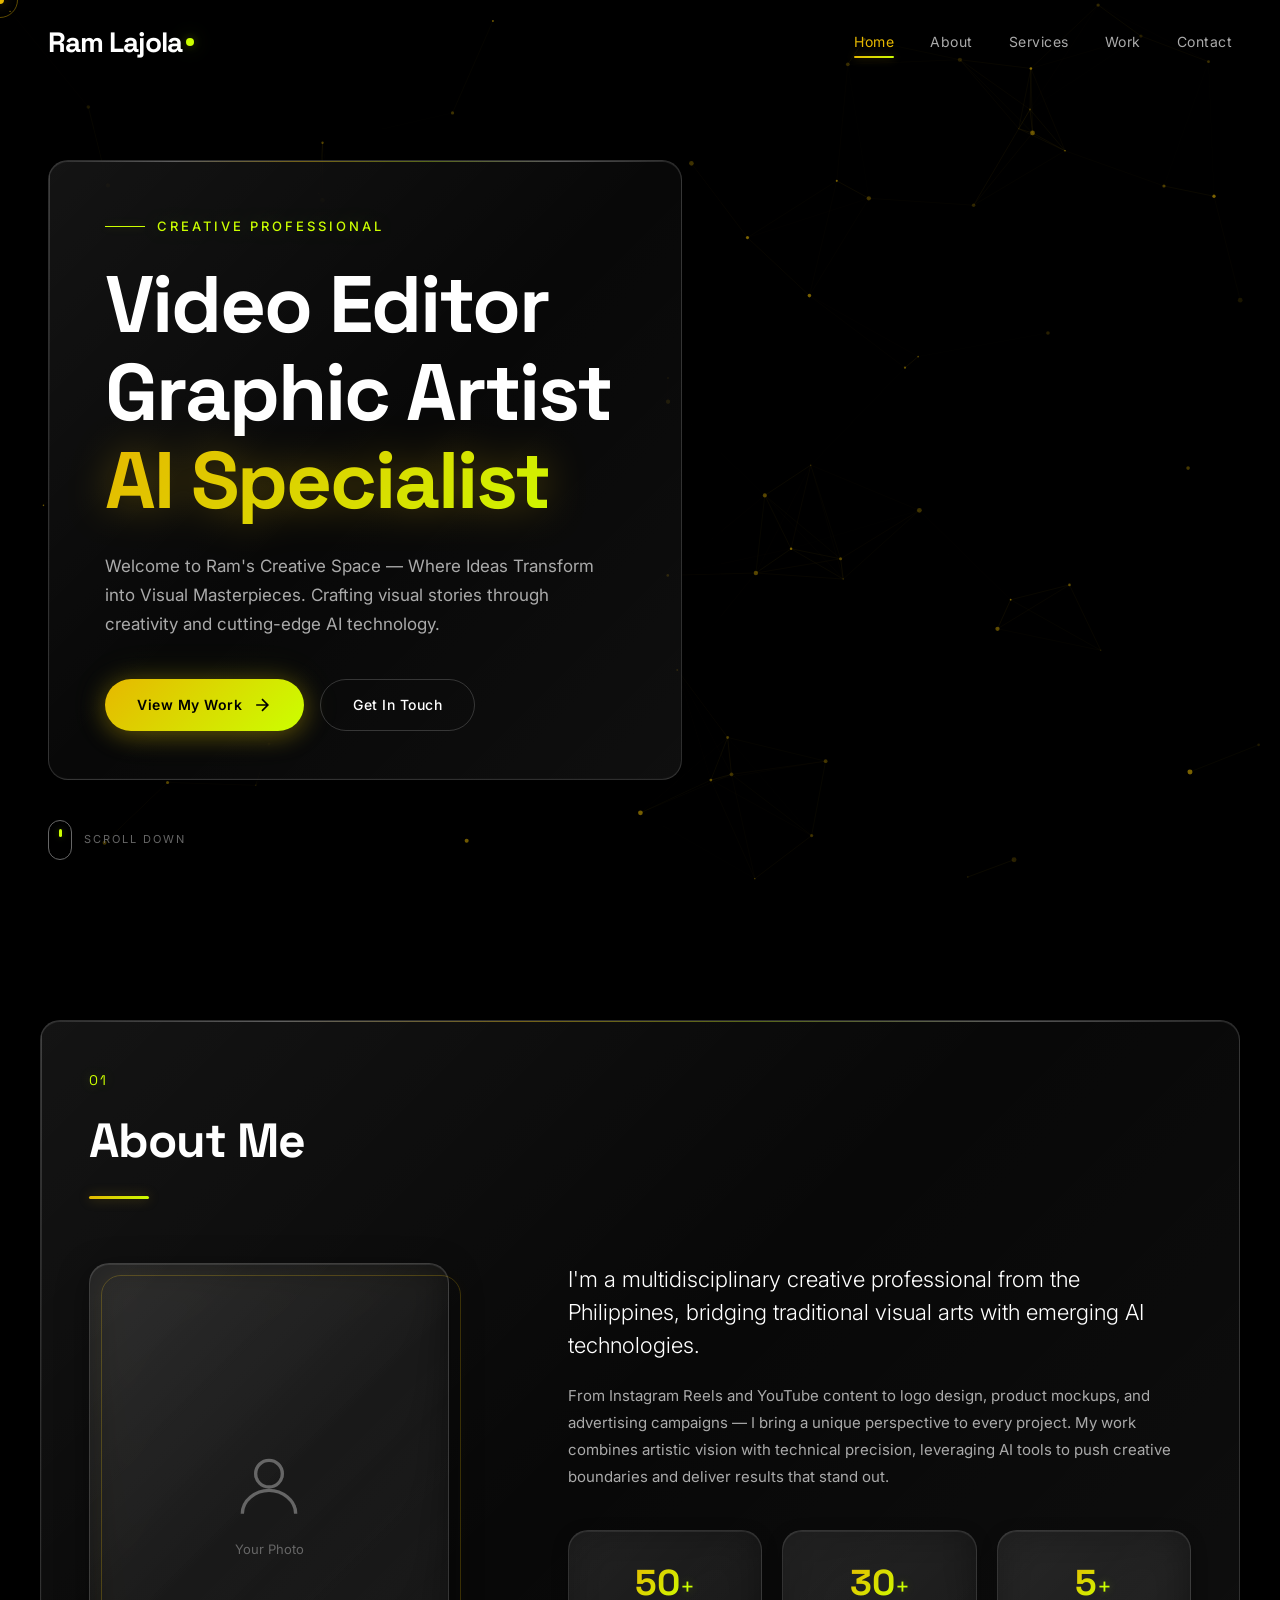
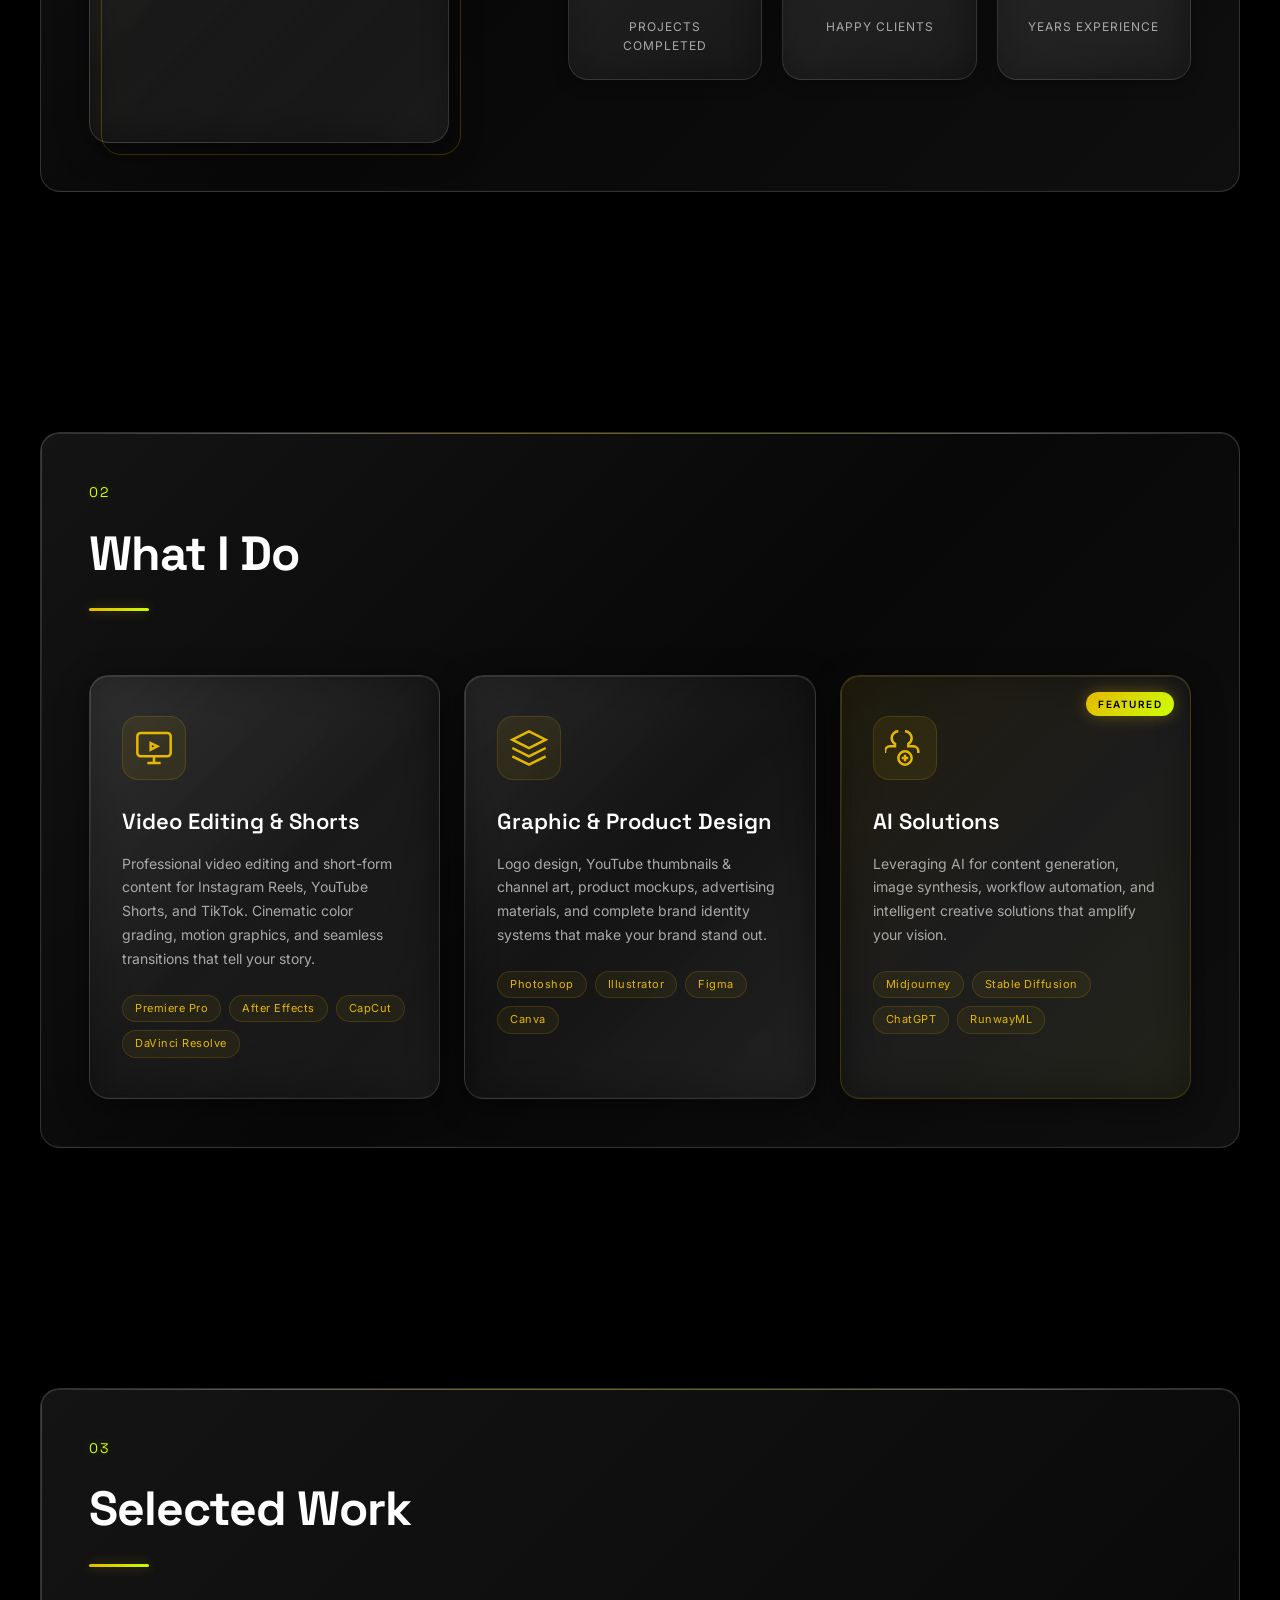
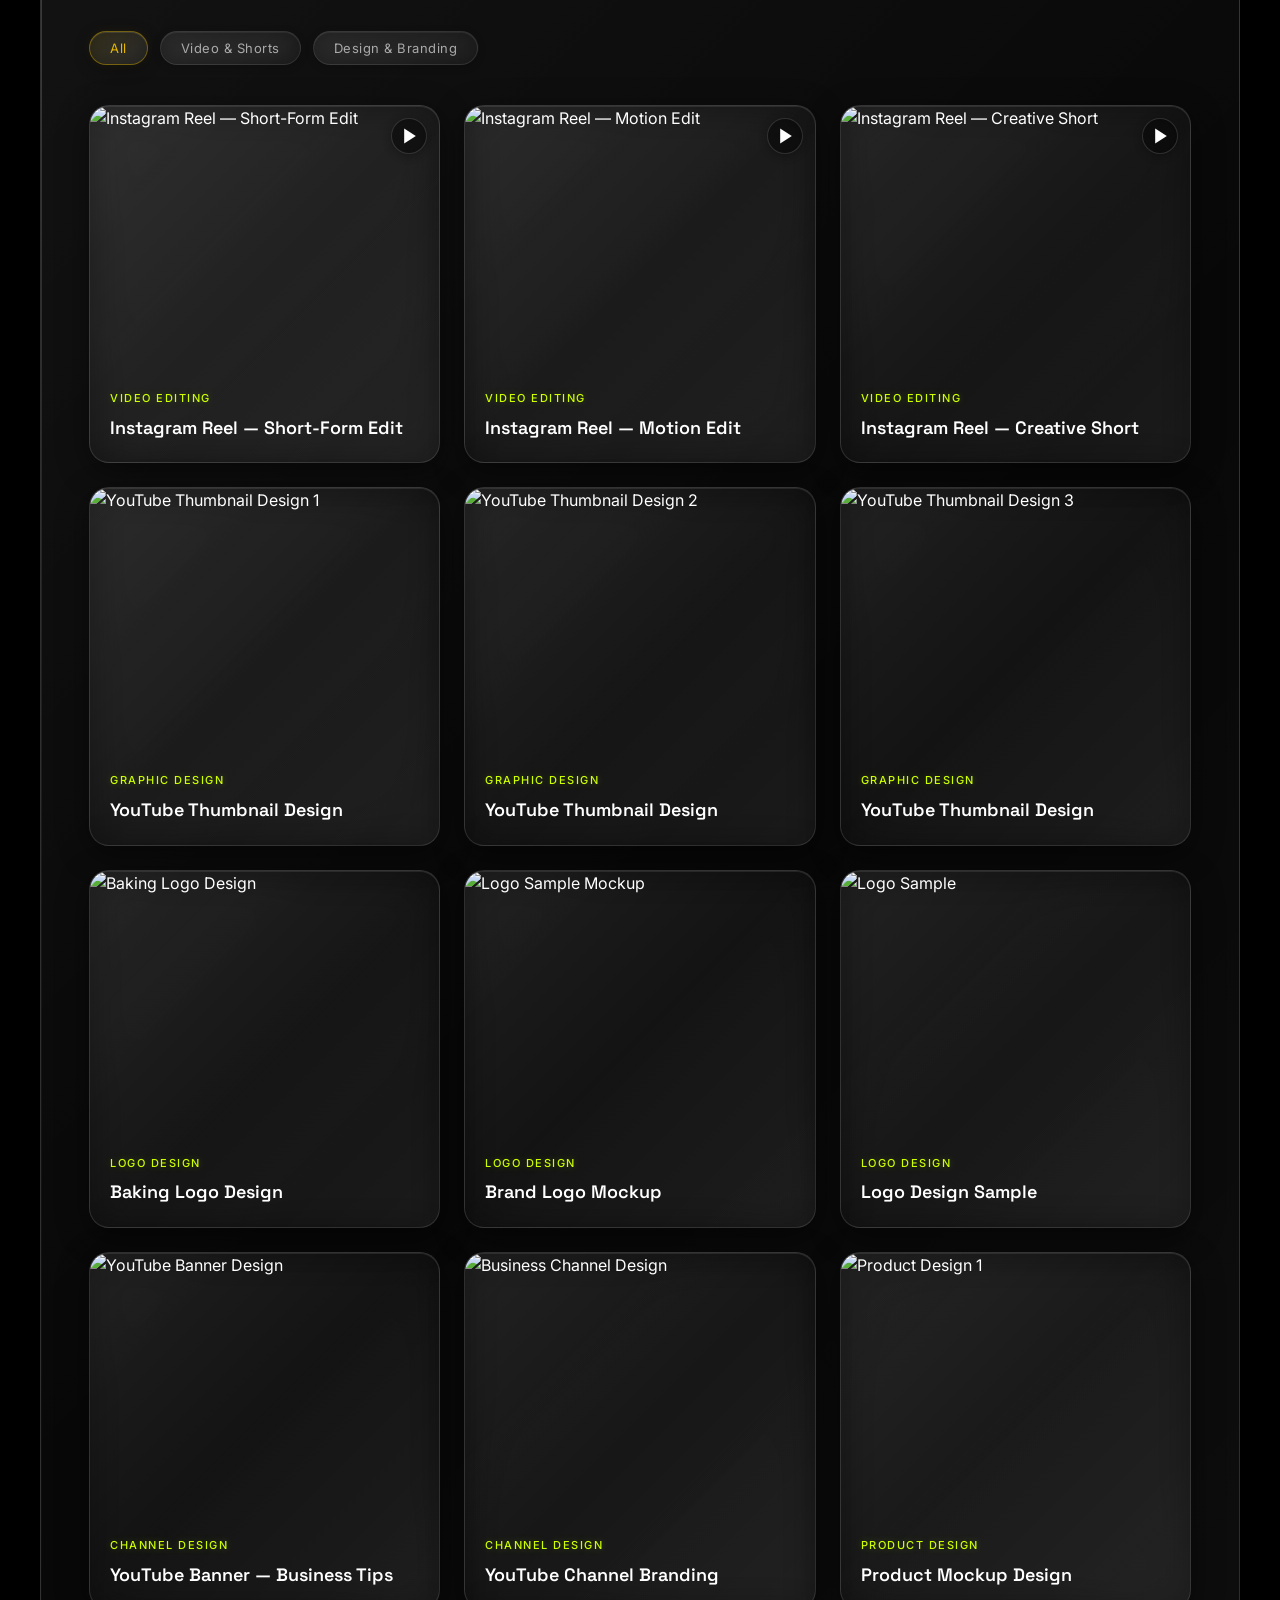
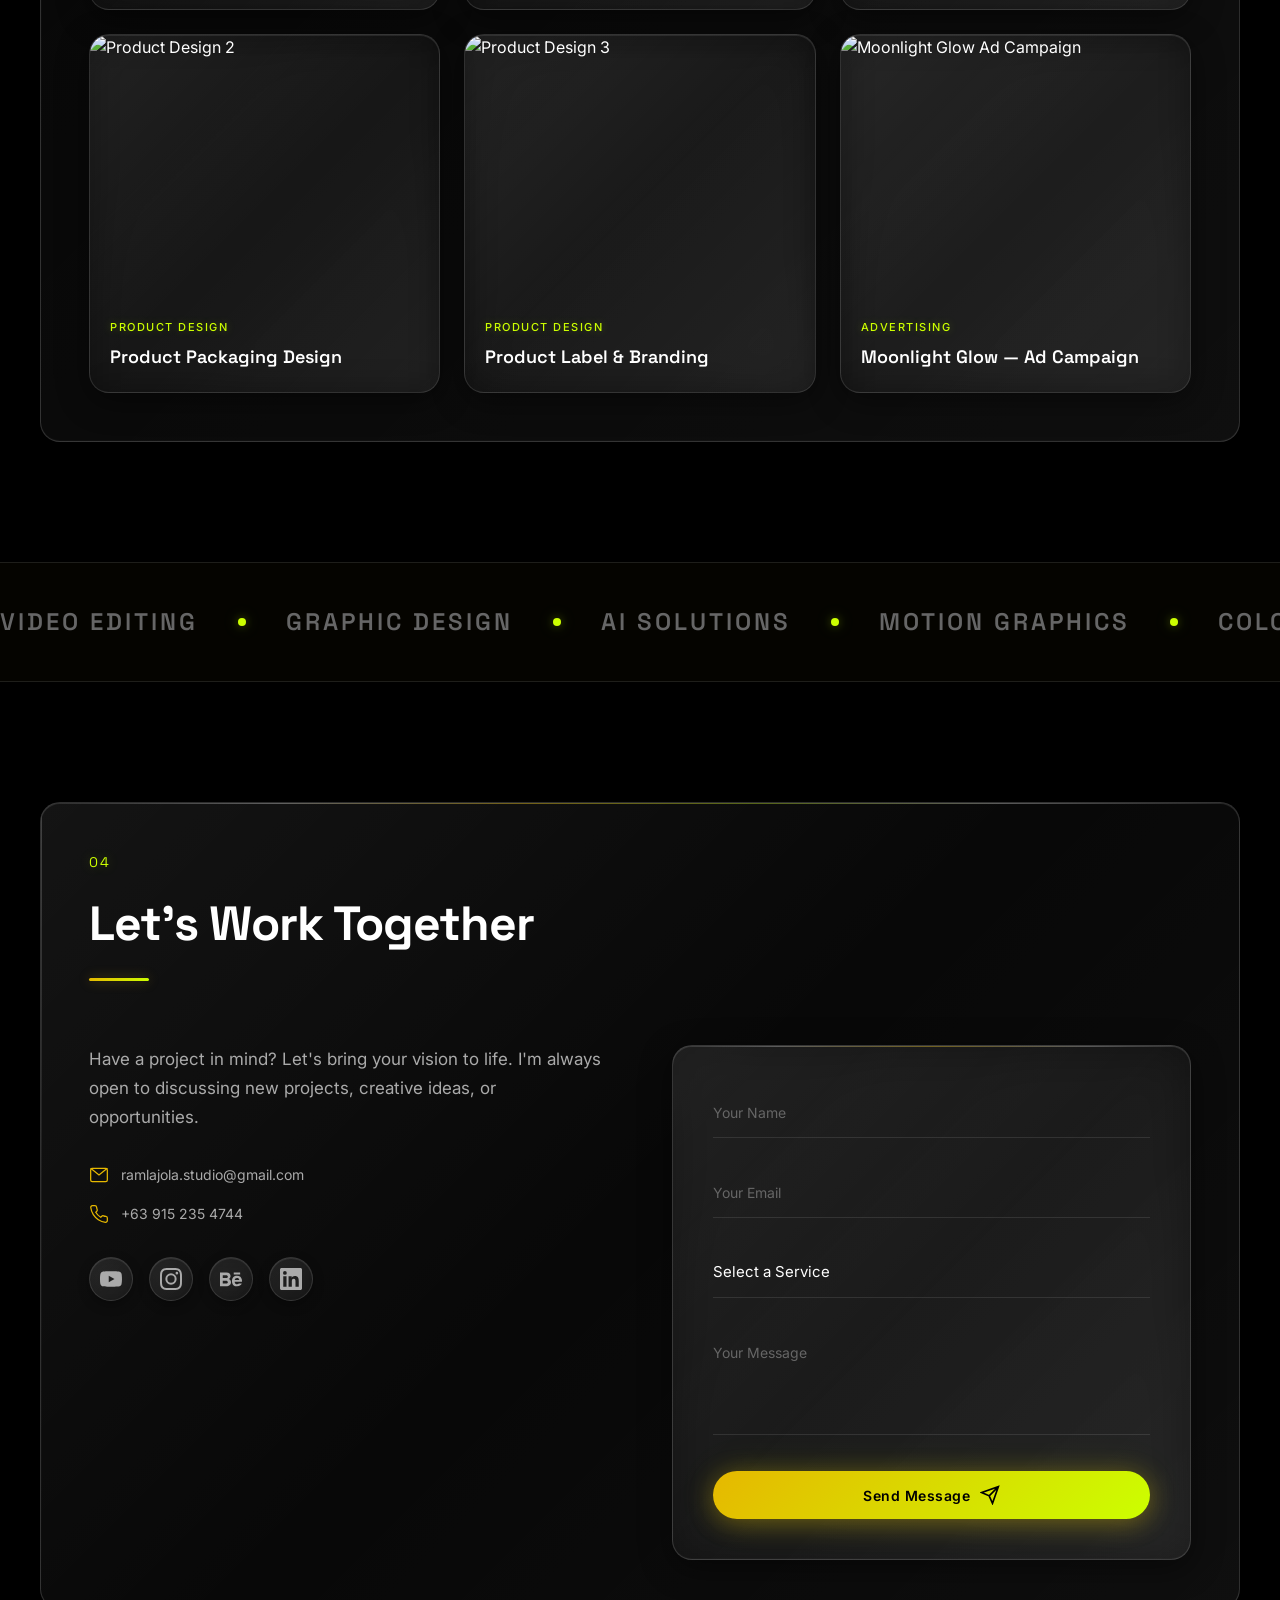
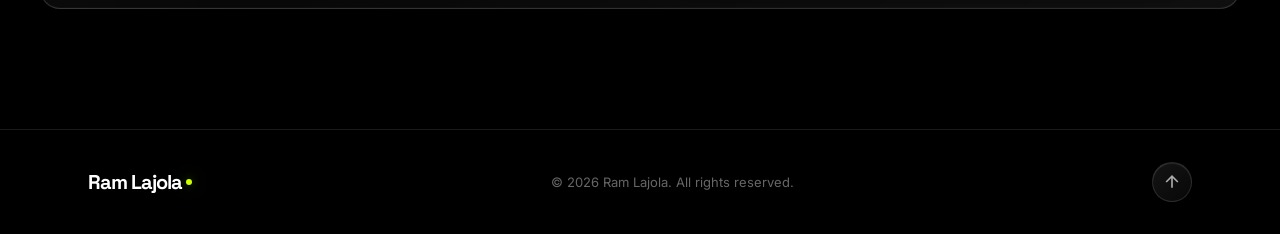
==== commit b1ffd957: "Add futuristic intro animation Cinematic loading screen with letter-by-letter scramble reveal, float" ====
--- a/index.html
+++ b/index.html
@@ -8,6 +8,33 @@
     <link href="https://fonts.googleapis.com/css2?family=Space+Grotesk:wght@300;400;500;600;700&family=Inter:wght@300;400;500;600&display=swap" rel="stylesheet">
 </head>
 <body>
+    <!-- ===== FUTURISTIC INTRO ===== -->
+    <div class="intro-overlay" id="introOverlay">
+        <canvas id="introCanvas"></canvas>
+        <div class="intro-content">
+            <div class="intro-glitch-lines"></div>
+            <div class="intro-name" id="introName">
+                <span class="intro-letter" style="--i:0">R</span>
+                <span class="intro-letter" style="--i:1">A</span>
+                <span class="intro-letter" style="--i:2">M</span>
+                <span class="intro-letter intro-space" style="--i:3">&nbsp;</span>
+                <span class="intro-letter" style="--i:4">L</span>
+                <span class="intro-letter" style="--i:5">A</span>
+                <span class="intro-letter" style="--i:6">J</span>
+                <span class="intro-letter" style="--i:7">O</span>
+                <span class="intro-letter" style="--i:8">L</span>
+                <span class="intro-letter" style="--i:9">A</span>
+            </div>
+            <div class="intro-tagline" id="introTagline"></div>
+            <div class="intro-beam"></div>
+        </div>
+        <div class="intro-scanline"></div>
+        <div class="intro-corner intro-corner--tl"></div>
+        <div class="intro-corner intro-corner--tr"></div>
+        <div class="intro-corner intro-corner--bl"></div>
+        <div class="intro-corner intro-corner--br"></div>
+    </div>
+
     <!-- Animated particle canvas background -->
     <canvas id="particles"></canvas>
 
--- a/style.css
+++ b/style.css
@@ -1,3 +1,231 @@
+/* ===== FUTURISTIC INTRO ===== */
+.intro-overlay {
+    position: fixed;
+    inset: 0;
+    z-index: 99999;
+    background: #000;
+    display: flex;
+    align-items: center;
+    justify-content: center;
+    overflow: hidden;
+}
+
+.intro-overlay.intro-exit {
+    animation: introDissolve 0.8s cubic-bezier(0.4, 0, 0.2, 1) forwards;
+}
+
+#introCanvas {
+    position: absolute;
+    inset: 0;
+    width: 100%;
+    height: 100%;
+    opacity: 0.3;
+}
+
+.intro-content {
+    position: relative;
+    z-index: 2;
+    text-align: center;
+}
+
+.intro-name {
+    display: flex;
+    justify-content: center;
+    gap: 2px;
+    overflow: hidden;
+}
+
+.intro-letter {
+    font-family: 'Space Grotesk', sans-serif;
+    font-size: clamp(42px, 8vw, 90px);
+    font-weight: 700;
+    background: linear-gradient(135deg, #e6b800, #ccff00);
+    -webkit-background-clip: text;
+    -webkit-text-fill-color: transparent;
+    background-clip: text;
+    opacity: 0;
+    transform: translateY(60px) scaleY(0);
+    filter: blur(8px);
+    animation: letterReveal 0.6s cubic-bezier(0.16, 1, 0.3, 1) forwards;
+    animation-delay: calc(0.8s + var(--i) * 0.07s);
+    position: relative;
+    text-shadow: none;
+}
+
+.intro-letter::after {
+    content: attr(data-scramble);
+    position: absolute;
+    inset: 0;
+    background: linear-gradient(135deg, #e6b800, #ccff00);
+    -webkit-background-clip: text;
+    -webkit-text-fill-color: transparent;
+    background-clip: text;
+}
+
+.intro-space {
+    width: 0.3em;
+}
+
+.intro-tagline {
+    font-family: 'Inter', sans-serif;
+    font-size: clamp(13px, 2vw, 18px);
+    letter-spacing: 6px;
+    text-transform: uppercase;
+    color: rgba(255, 255, 255, 0.6);
+    margin-top: 20px;
+    opacity: 0;
+    animation: fadeSlideUp 0.6s ease forwards;
+    animation-delay: 2s;
+    overflow: hidden;
+    white-space: nowrap;
+    border-right: 2px solid rgba(230, 184, 0, 0.8);
+}
+
+.intro-tagline.typing-done {
+    border-right-color: transparent;
+}
+
+/* Scanning beam */
+.intro-beam {
+    position: absolute;
+    left: -10%;
+    top: 50%;
+    width: 120%;
+    height: 2px;
+    background: linear-gradient(90deg, transparent, #e6b800, #ccff00, #e6b800, transparent);
+    transform: translateY(-50%) scaleX(0);
+    box-shadow: 0 0 30px rgba(230, 184, 0, 0.6), 0 0 60px rgba(204, 255, 0, 0.3);
+    animation: beamSweep 0.8s cubic-bezier(0.4, 0, 0.2, 1) forwards;
+    animation-delay: 2.8s;
+}
+
+/* CRT scanlines */
+.intro-scanline {
+    position: absolute;
+    inset: 0;
+    z-index: 3;
+    background: repeating-linear-gradient(
+        0deg,
+        transparent,
+        transparent 2px,
+        rgba(0, 0, 0, 0.15) 2px,
+        rgba(0, 0, 0, 0.15) 4px
+    );
+    pointer-events: none;
+}
+
+/* Corner brackets */
+.intro-corner {
+    position: absolute;
+    width: 40px;
+    height: 40px;
+    z-index: 4;
+    opacity: 0;
+    animation: cornerFade 0.4s ease forwards;
+    animation-delay: 0.5s;
+}
+
+.intro-corner::before,
+.intro-corner::after {
+    content: '';
+    position: absolute;
+    background: rgba(230, 184, 0, 0.5);
+}
+
+.intro-corner--tl { top: 30px; left: 30px; }
+.intro-corner--tl::before { top: 0; left: 0; width: 20px; height: 2px; }
+.intro-corner--tl::after { top: 0; left: 0; width: 2px; height: 20px; }
+
+.intro-corner--tr { top: 30px; right: 30px; }
+.intro-corner--tr::before { top: 0; right: 0; width: 20px; height: 2px; }
+.intro-corner--tr::after { top: 0; right: 0; width: 2px; height: 20px; }
+
+.intro-corner--bl { bottom: 30px; left: 30px; }
+.intro-corner--bl::before { bottom: 0; left: 0; width: 20px; height: 2px; }
+.intro-corner--bl::after { bottom: 0; left: 0; width: 2px; height: 20px; }
+
+.intro-corner--br { bottom: 30px; right: 30px; }
+.intro-corner--br::before { bottom: 0; right: 0; width: 20px; height: 2px; }
+.intro-corner--br::after { bottom: 0; right: 0; width: 2px; height: 20px; }
+
+/* Glitch grid lines */
+.intro-glitch-lines {
+    position: absolute;
+    inset: -50%;
+    width: 200%;
+    height: 200%;
+    background:
+        linear-gradient(90deg, transparent 49.5%, rgba(230, 184, 0, 0.03) 49.5%, rgba(230, 184, 0, 0.03) 50.5%, transparent 50.5%),
+        linear-gradient(0deg, transparent 49.5%, rgba(204, 255, 0, 0.03) 49.5%, rgba(204, 255, 0, 0.03) 50.5%, transparent 50.5%);
+    background-size: 60px 60px;
+    animation: gridDrift 8s linear infinite;
+    opacity: 0.6;
+}
+
+@keyframes letterReveal {
+    0% {
+        opacity: 0;
+        transform: translateY(60px) scaleY(0);
+        filter: blur(8px);
+    }
+    50% {
+        opacity: 1;
+        filter: blur(2px);
+    }
+    100% {
+        opacity: 1;
+        transform: translateY(0) scaleY(1);
+        filter: blur(0);
+    }
+}
+
+@keyframes fadeSlideUp {
+    from {
+        opacity: 0;
+        transform: translateY(15px);
+    }
+    to {
+        opacity: 1;
+        transform: translateY(0);
+    }
+}
+
+@keyframes beamSweep {
+    0% { transform: translateY(-50%) scaleX(0); opacity: 1; }
+    50% { transform: translateY(-50%) scaleX(1); opacity: 1; }
+    100% { transform: translateY(-50%) scaleX(1); opacity: 0; }
+}
+
+@keyframes cornerFade {
+    from { opacity: 0; }
+    to { opacity: 1; }
+}
+
+@keyframes gridDrift {
+    from { transform: translate(0, 0); }
+    to { transform: translate(60px, 60px); }
+}
+
+@keyframes introDissolve {
+    0% {
+        opacity: 1;
+        filter: blur(0) brightness(1);
+    }
+    40% {
+        filter: blur(0) brightness(2);
+    }
+    100% {
+        opacity: 0;
+        filter: blur(12px) brightness(3);
+        transform: scale(1.05);
+    }
+}
+
+/* Prevent scrolling during intro */
+body.intro-active {
+    overflow: hidden;
+}
+
 /* ===== RESET & BASE ===== */
 *, *::before, *::after {
     margin: 0;
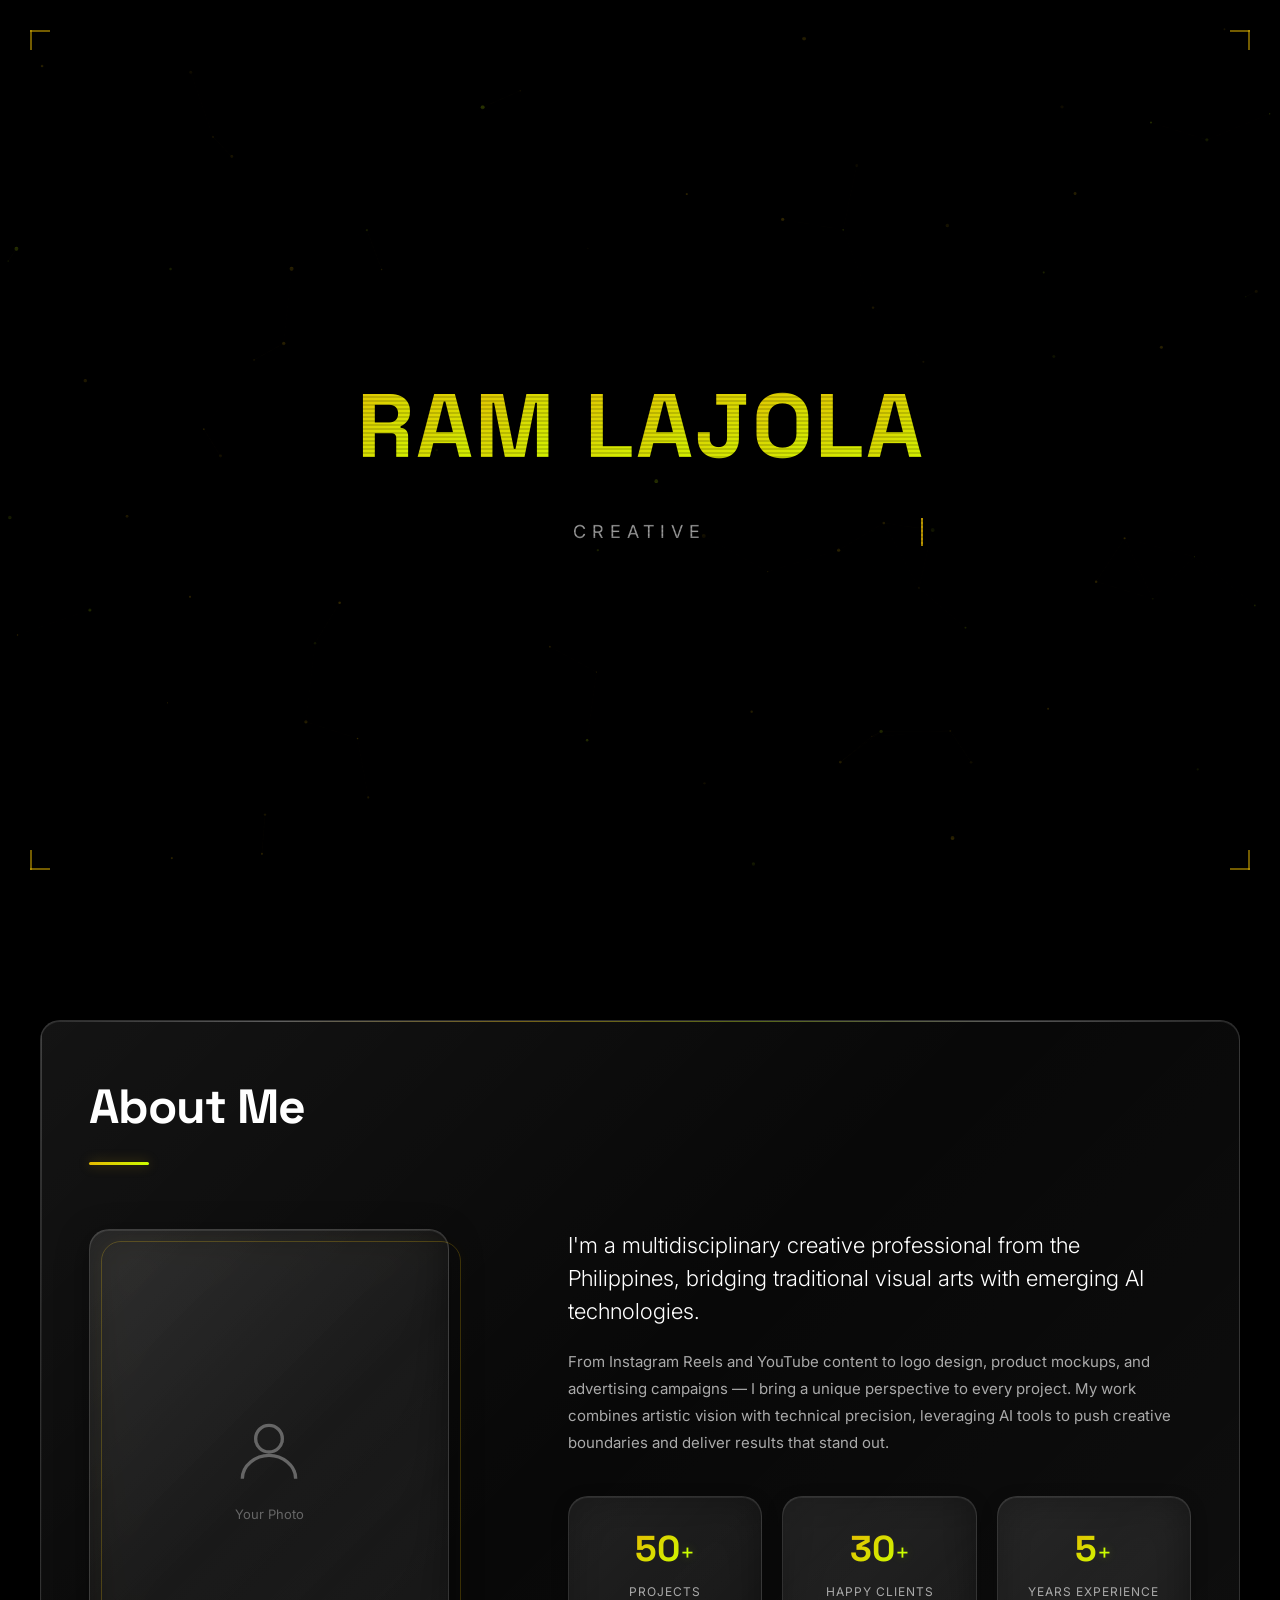
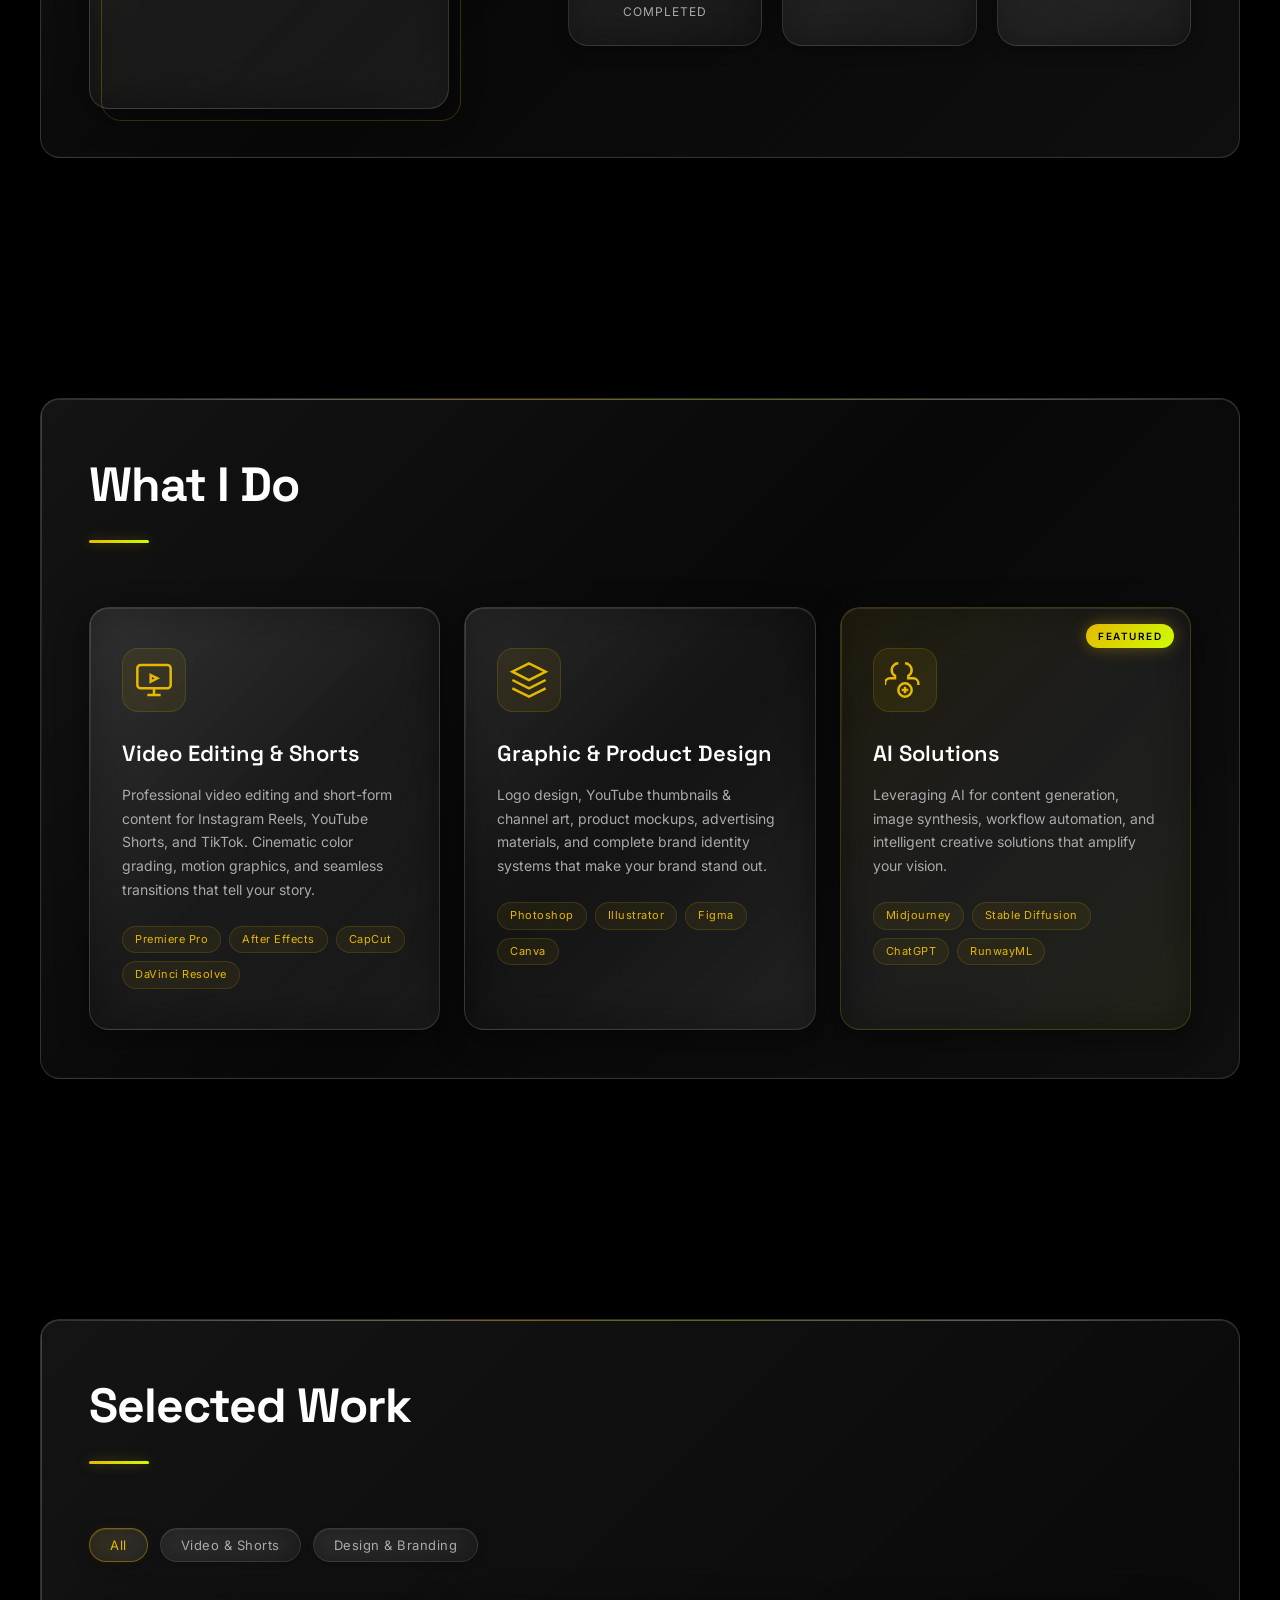
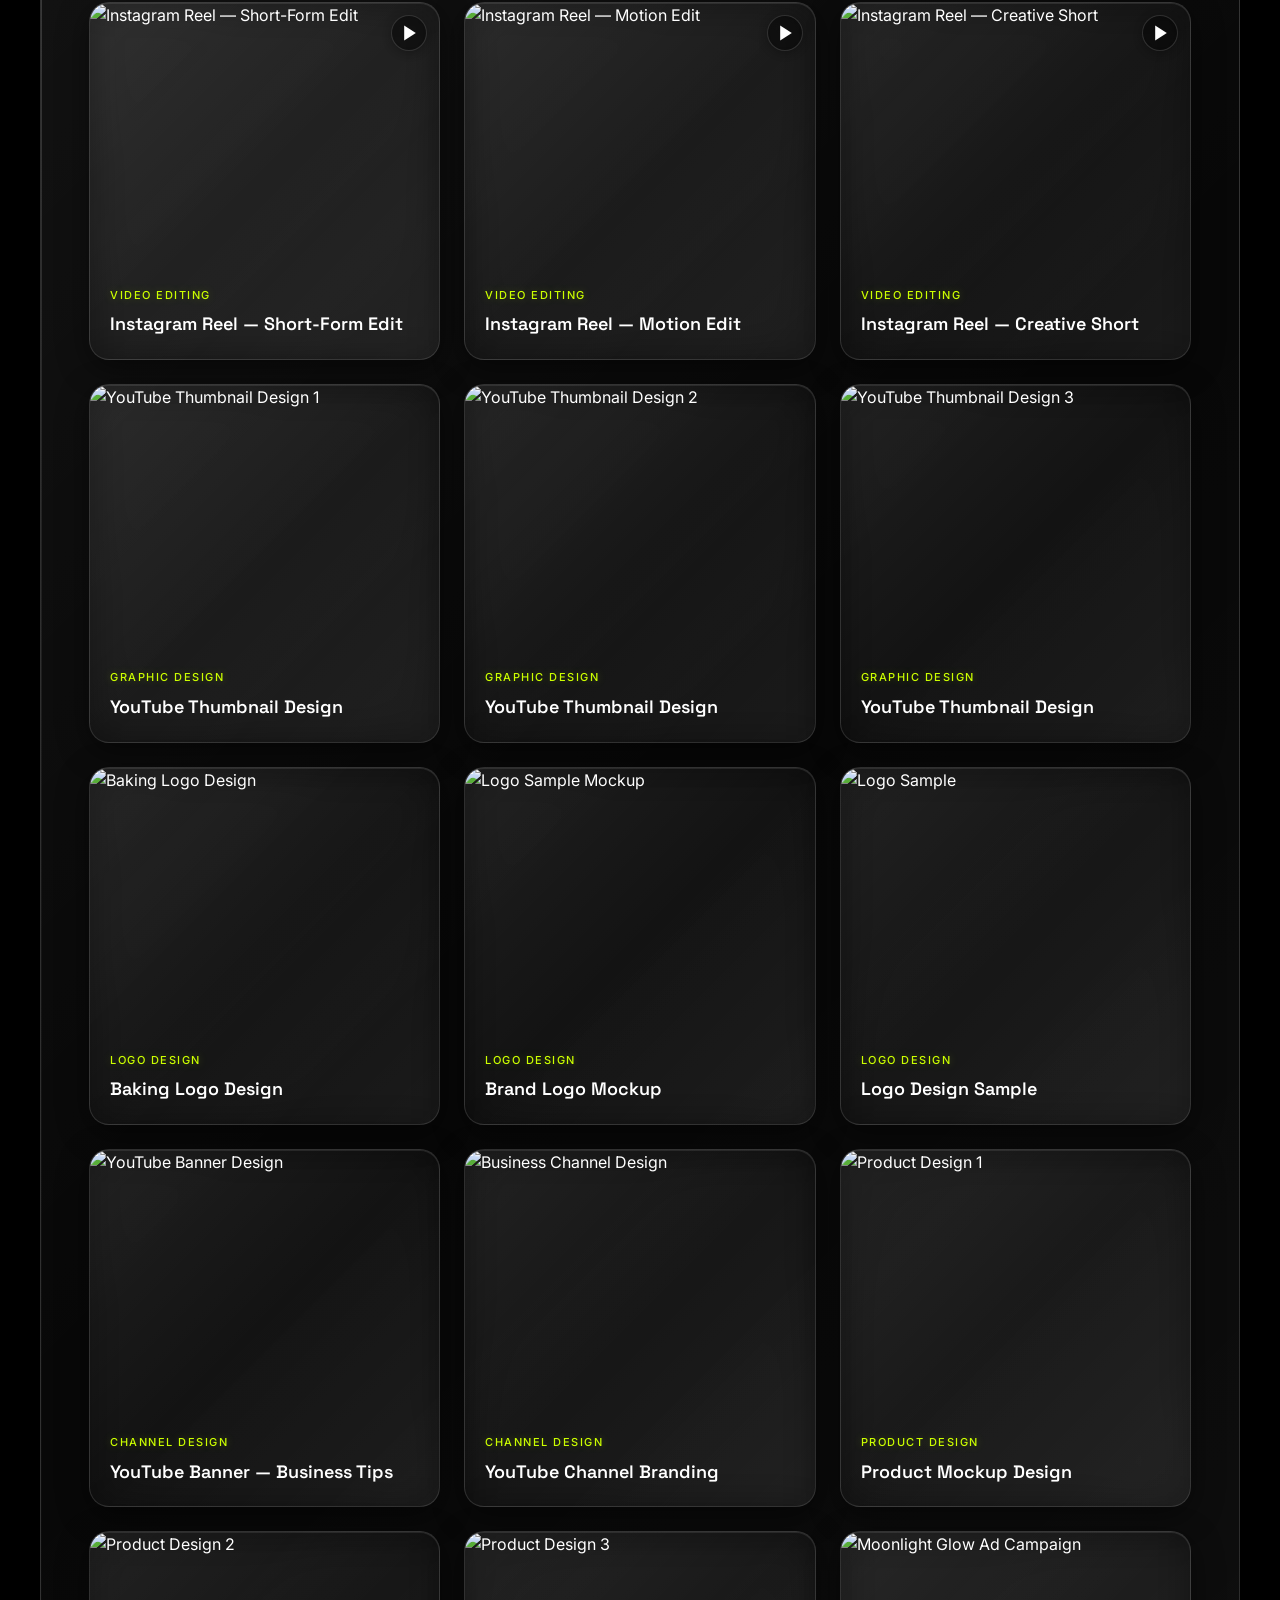
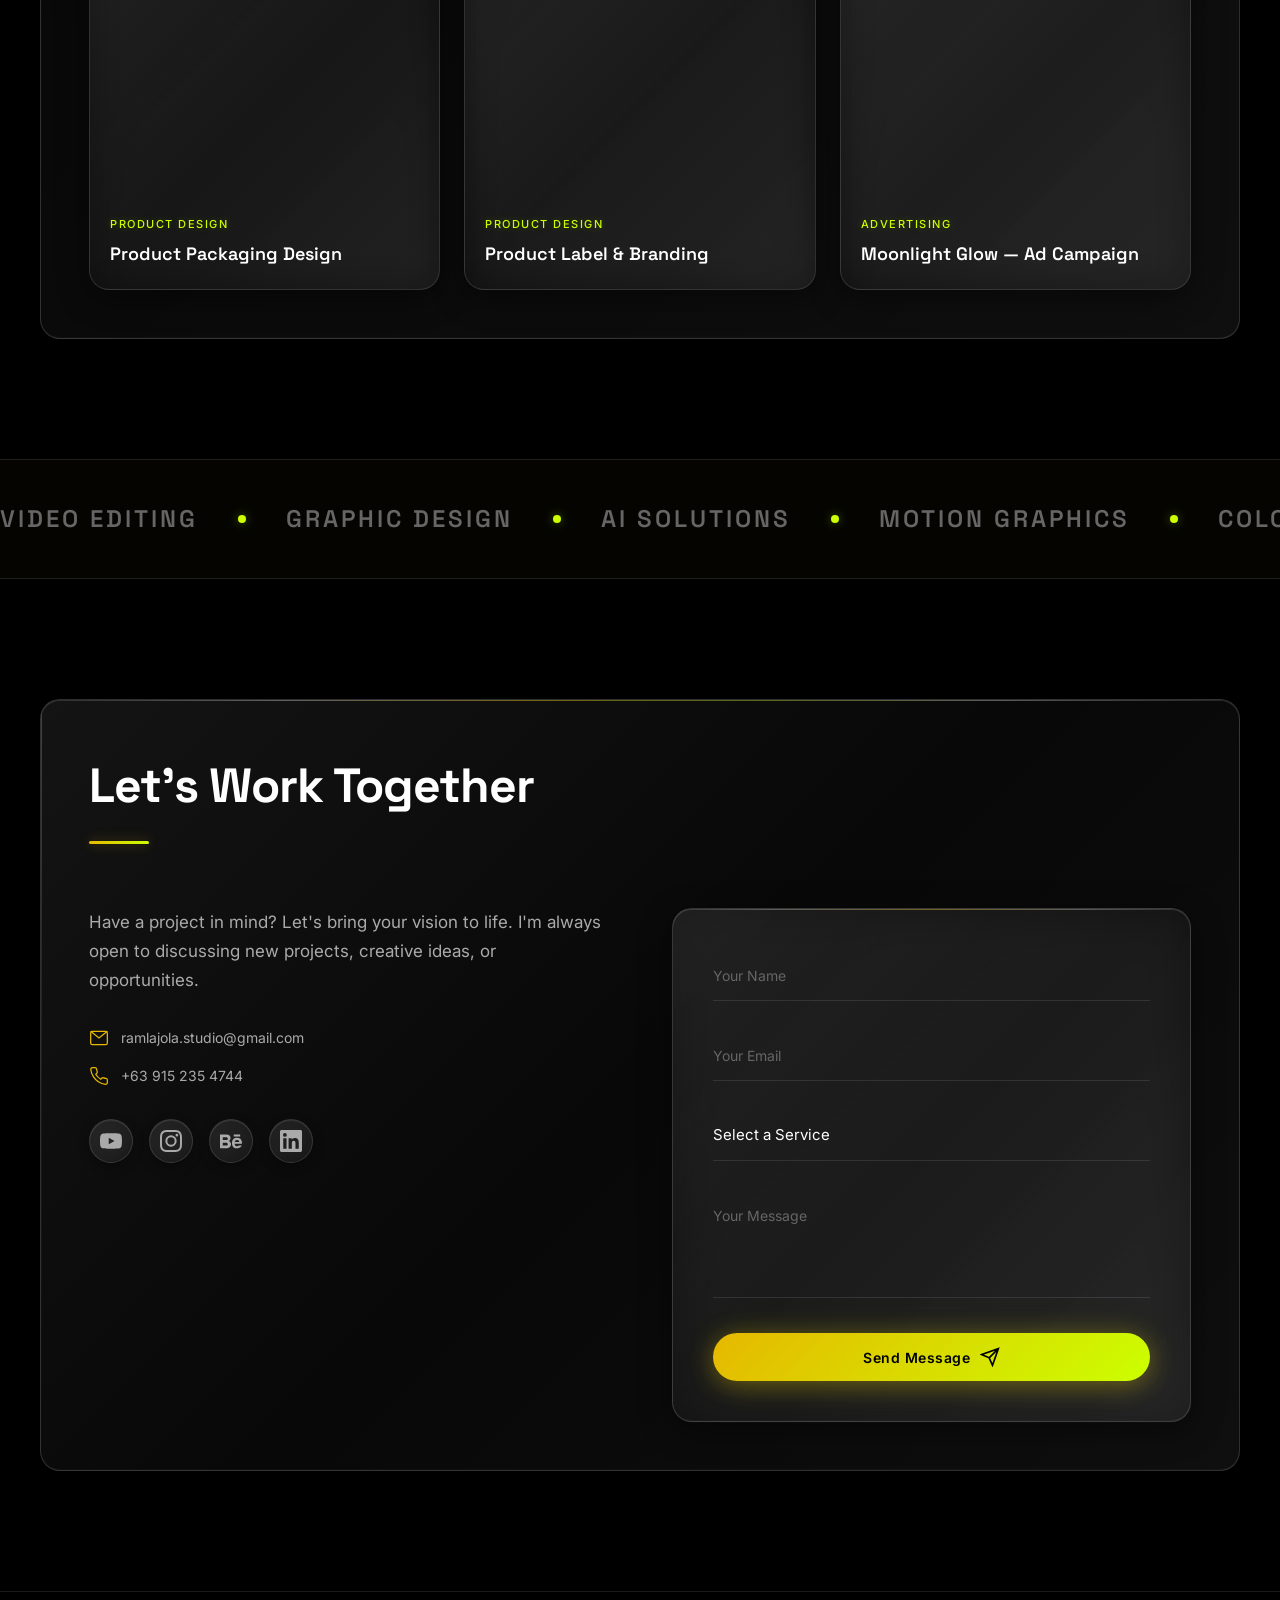
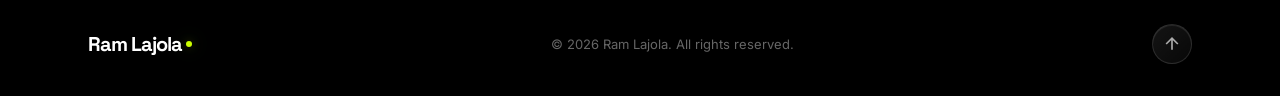
==== commit a1e01b53: "Remove section numbers (01, 02, 03, 04) Co-Authored-By: Claude Opus 4.6 (1M context) <noreply@anthro" ====
--- a/index.html
+++ b/index.html
@@ -107,7 +107,6 @@
     <section class="section about" id="about">
         <div class="container glass-box section-glass">
             <div class="section-header">
-                <span class="section-number">01</span>
                 <h2 class="section-title reveal">About Me</h2>
                 <div class="section-line reveal"></div>
             </div>
@@ -158,7 +157,6 @@
     <section class="section services" id="services">
         <div class="container glass-box section-glass">
             <div class="section-header">
-                <span class="section-number">02</span>
                 <h2 class="section-title reveal">What I Do</h2>
                 <div class="section-line reveal"></div>
             </div>
@@ -235,7 +233,6 @@
     <section class="section work" id="work">
         <div class="container glass-box section-glass">
             <div class="section-header">
-                <span class="section-number">03</span>
                 <h2 class="section-title reveal">Selected Work</h2>
                 <div class="section-line reveal"></div>
             </div>
@@ -493,7 +490,6 @@
     <section class="section contact" id="contact">
         <div class="container glass-box section-glass">
             <div class="section-header">
-                <span class="section-number">04</span>
                 <h2 class="section-title reveal">Let's Work Together</h2>
                 <div class="section-line reveal"></div>
             </div>
--- a/style.css
+++ b/style.css
@@ -762,16 +762,6 @@
     margin-bottom: 64px;
 }
 
-.section-number {
-    font-family: 'Space Grotesk', sans-serif;
-    font-size: 14px;
-    color: var(--accent-neon);
-    letter-spacing: 2px;
-    display: block;
-    margin-bottom: 12px;
-    text-shadow: 0 0 12px var(--neon-glow);
-}
-
 .section-title {
     font-family: 'Space Grotesk', sans-serif;
     font-size: clamp(32px, 5vw, 48px);
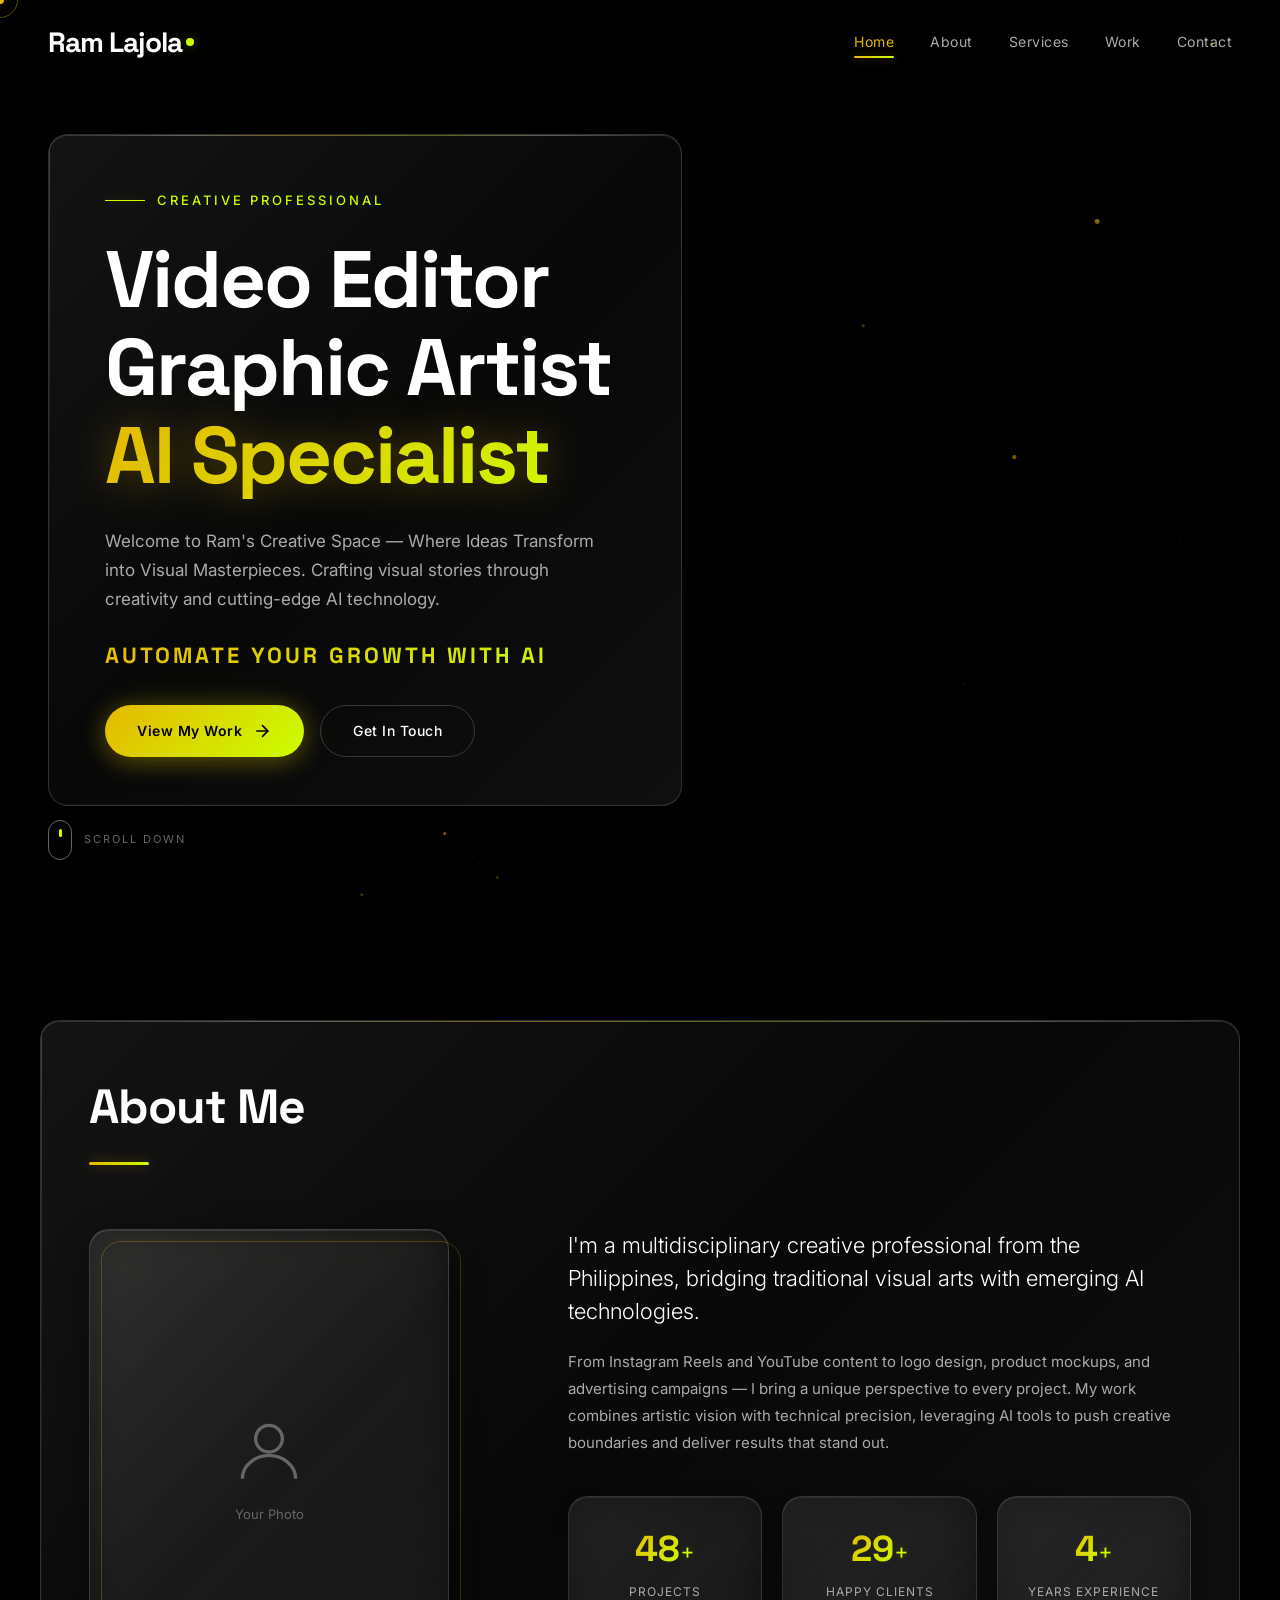
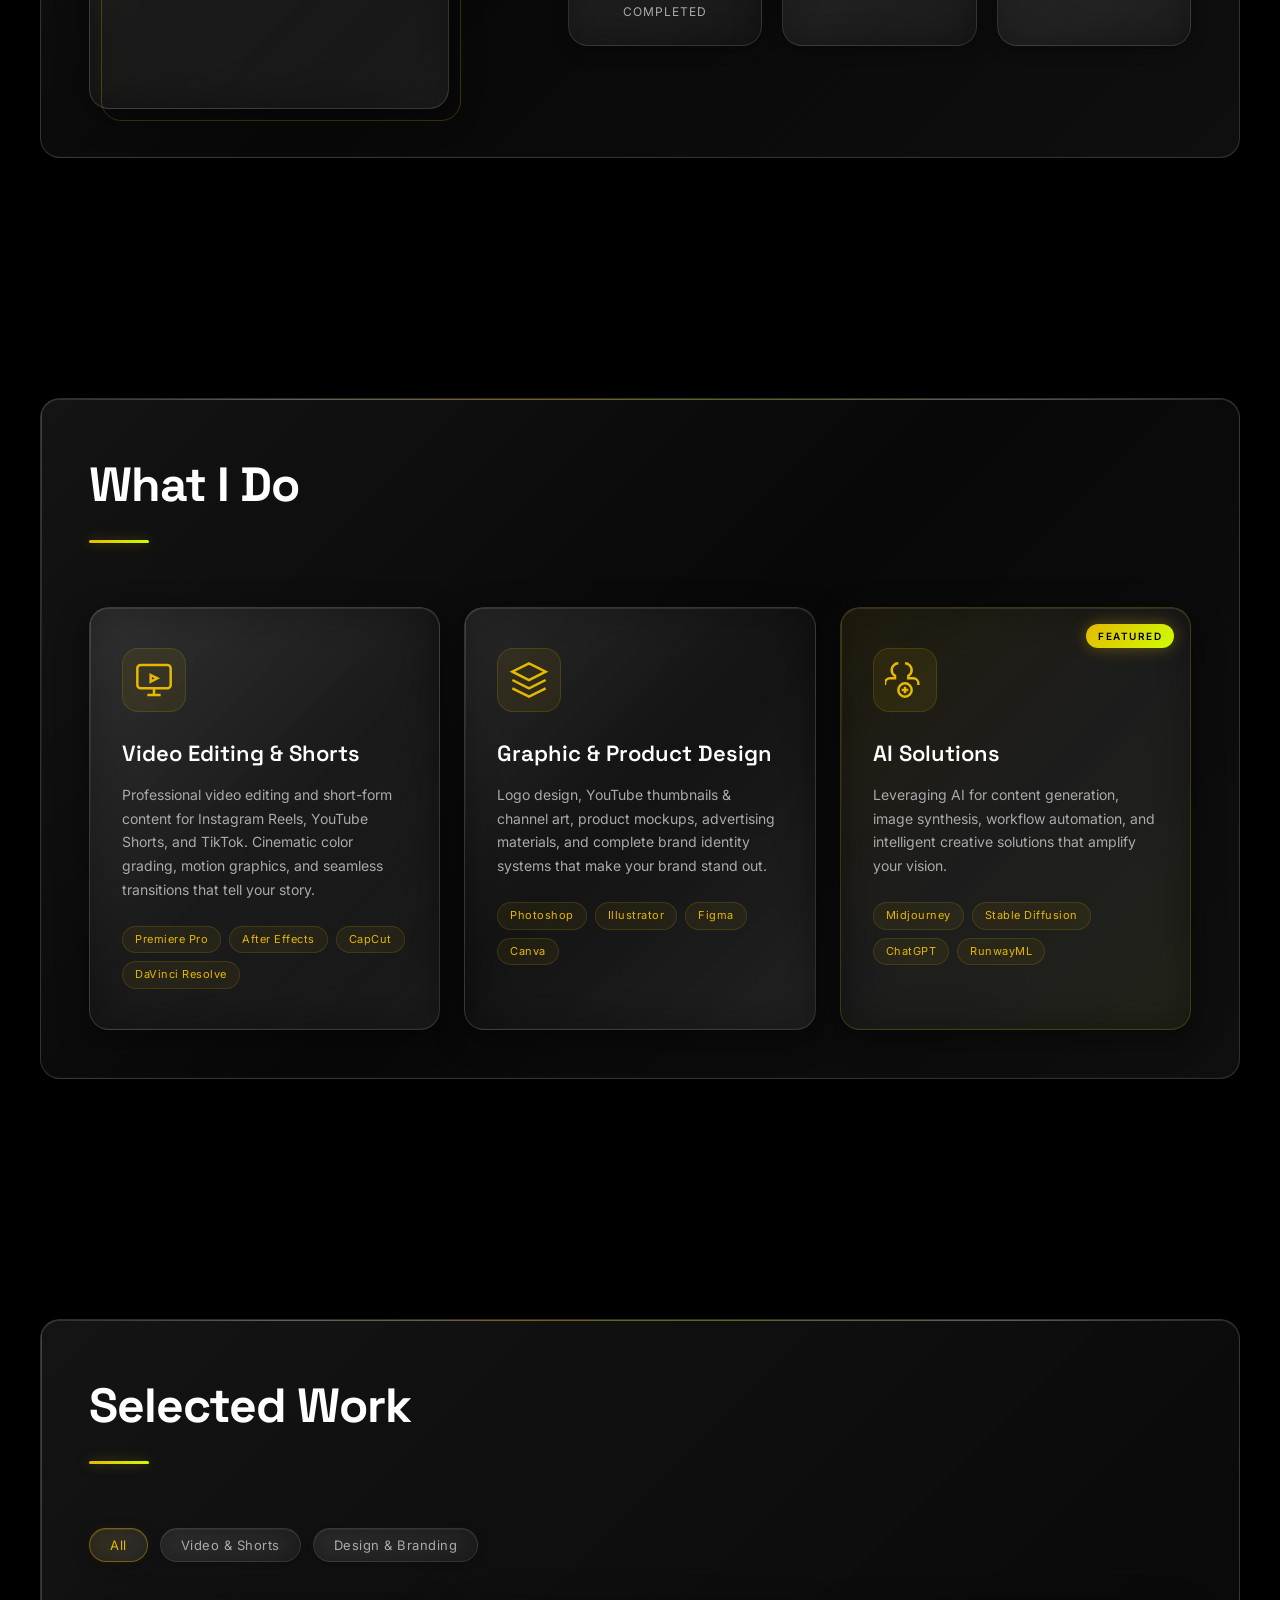
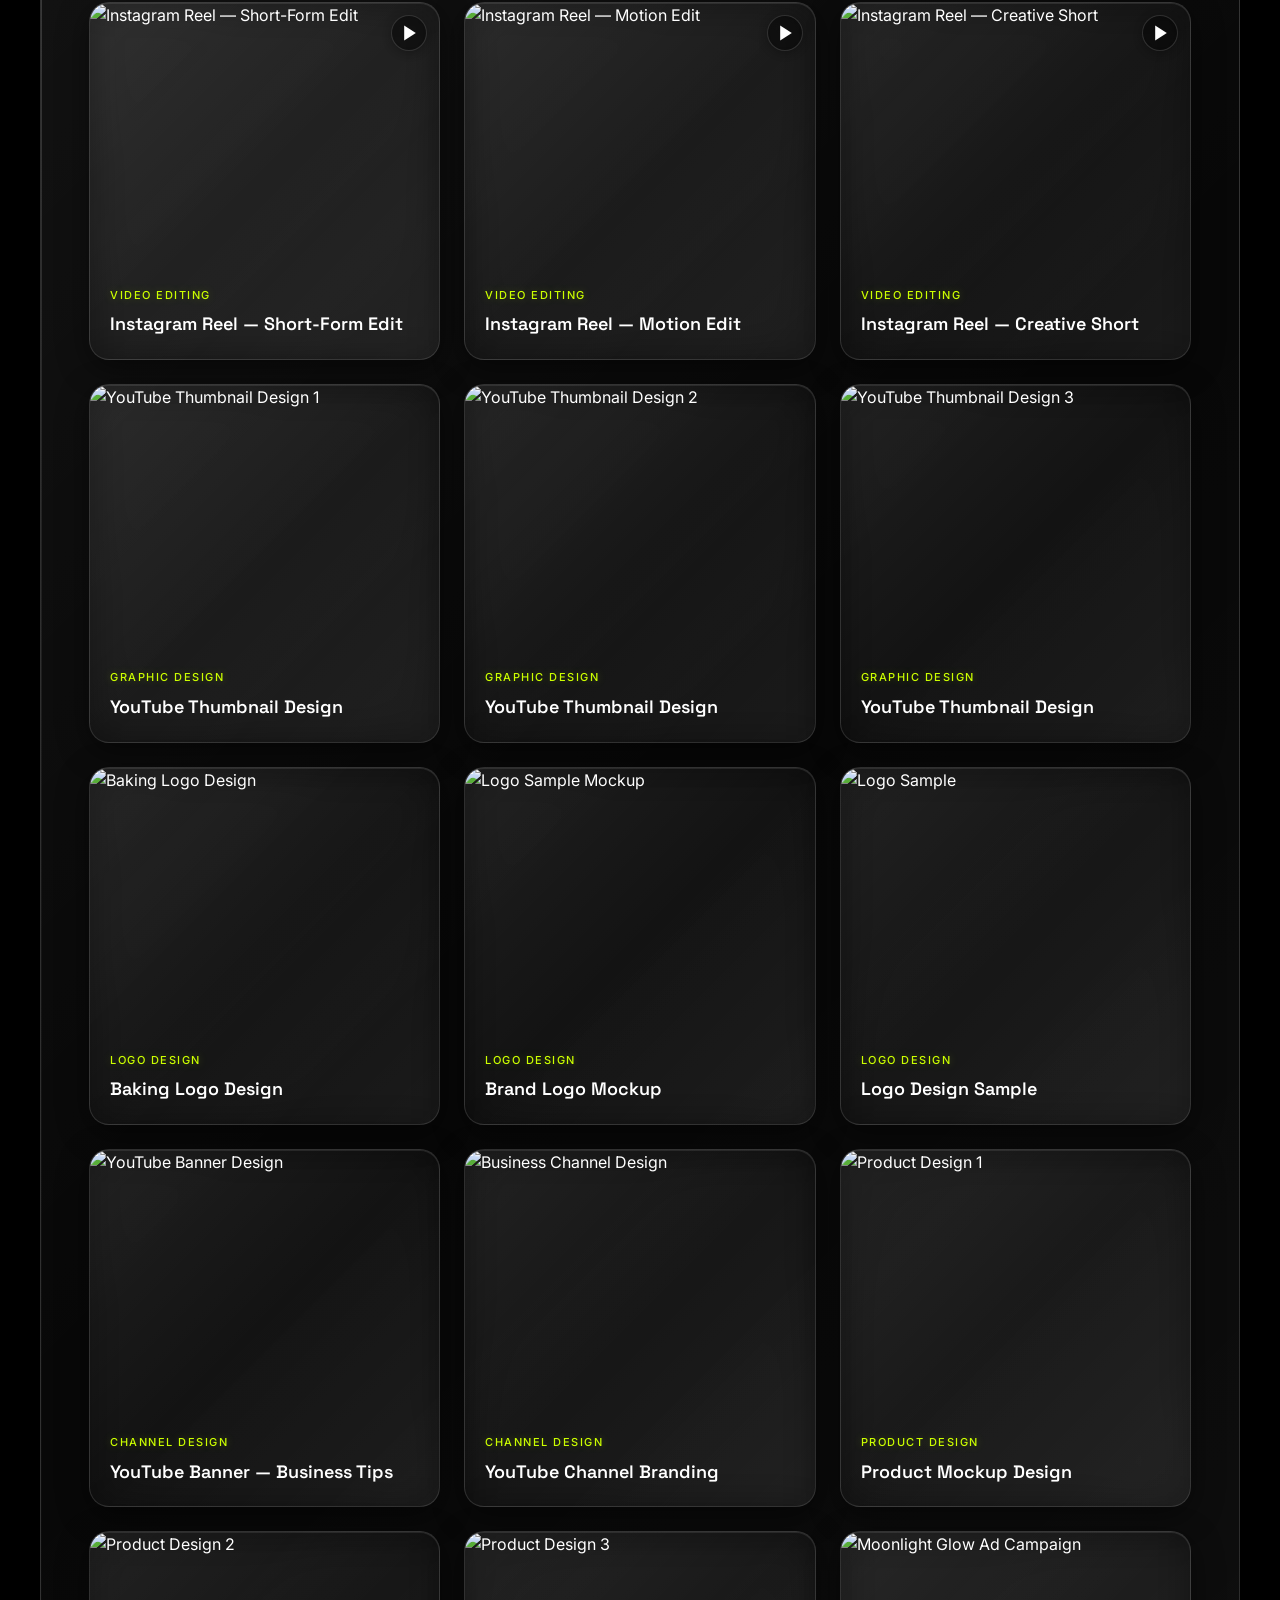
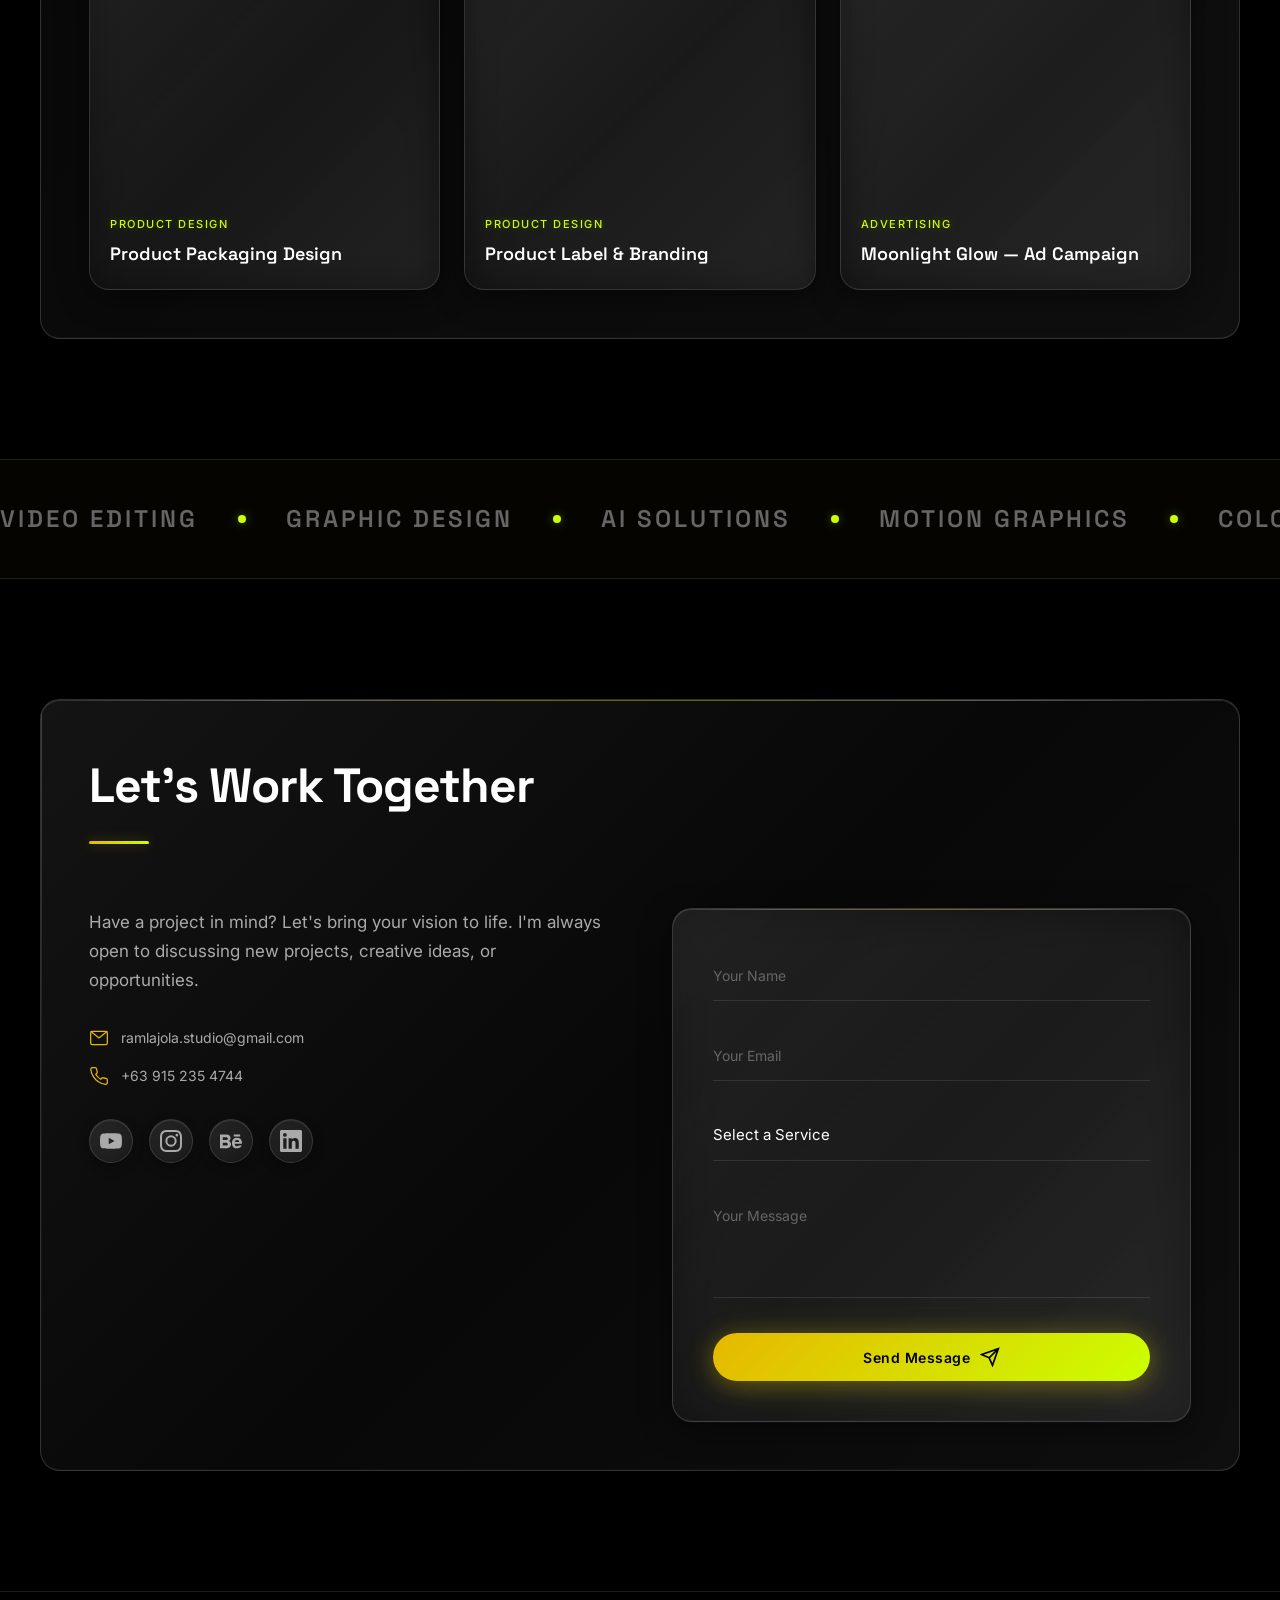
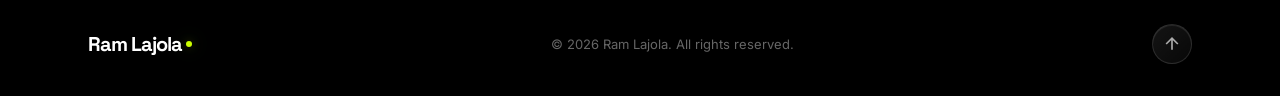
==== commit 515a2523: "Add 'Automate Your Growth With AI' tagline to hero section Co-Authored-By: Claude Opus 4.6 (1M conte" ====
--- a/index.html
+++ b/index.html
@@ -85,6 +85,7 @@
                 Welcome to Ram's Creative Space — Where Ideas Transform into Visual Masterpieces.
                 Crafting visual stories through creativity and cutting-edge AI technology.
             </p>
+            <p class="hero-tagline animate-in" style="--delay: 0.9s">AUTOMATE YOUR GROWTH WITH AI</p>
             <div class="hero-cta animate-in" style="--delay: 1s">
                 <a href="#work" class="btn btn-primary">
                     <span>View My Work</span>
--- a/style.css
+++ b/style.css
@@ -626,7 +626,20 @@
     color: var(--text-muted);
     max-width: 520px;
     line-height: 1.7;
-    margin-bottom: 40px;
+    margin-bottom: 24px;
+}
+
+.hero-tagline {
+    font-family: 'Space Grotesk', sans-serif;
+    font-size: 22px;
+    font-weight: 700;
+    letter-spacing: 3px;
+    text-transform: uppercase;
+    background: linear-gradient(135deg, #e6b800, #ccff00);
+    -webkit-background-clip: text;
+    -webkit-text-fill-color: transparent;
+    background-clip: text;
+    margin-bottom: 32px;
 }
 
 .hero-cta {
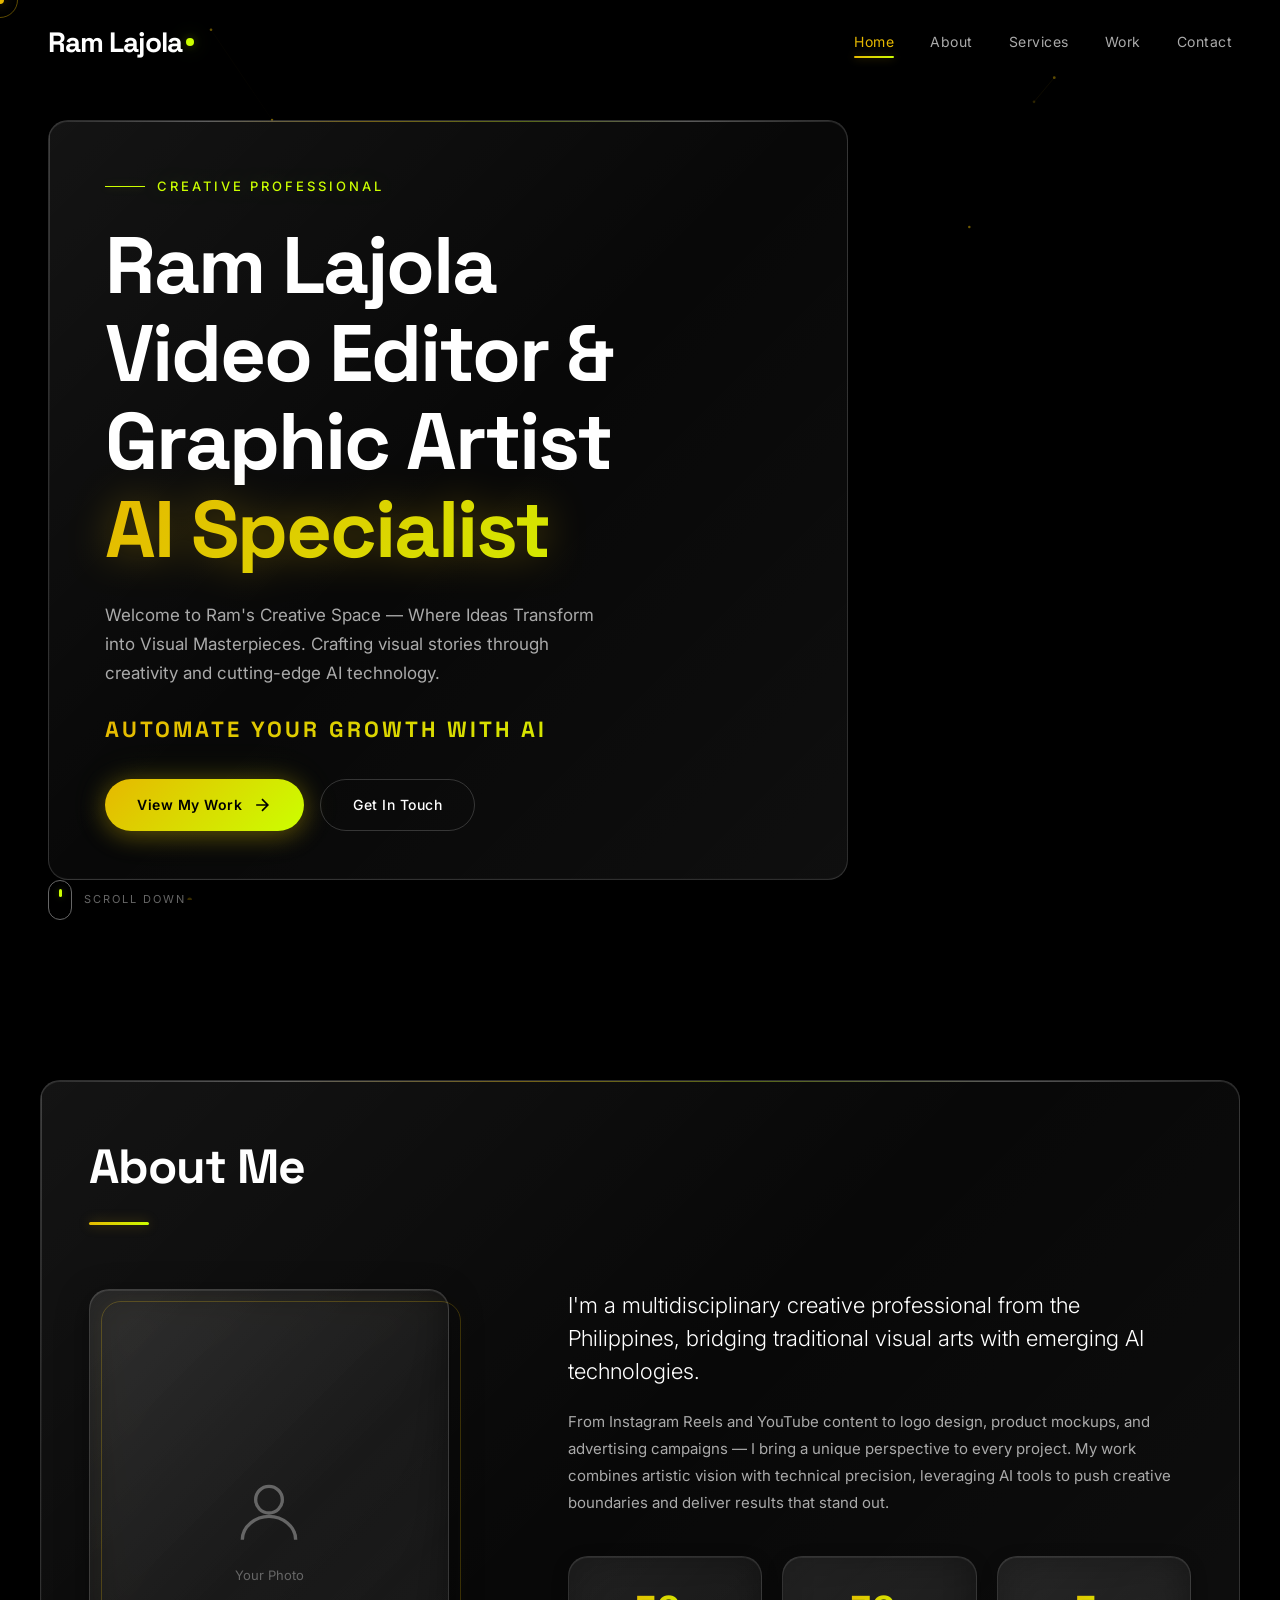
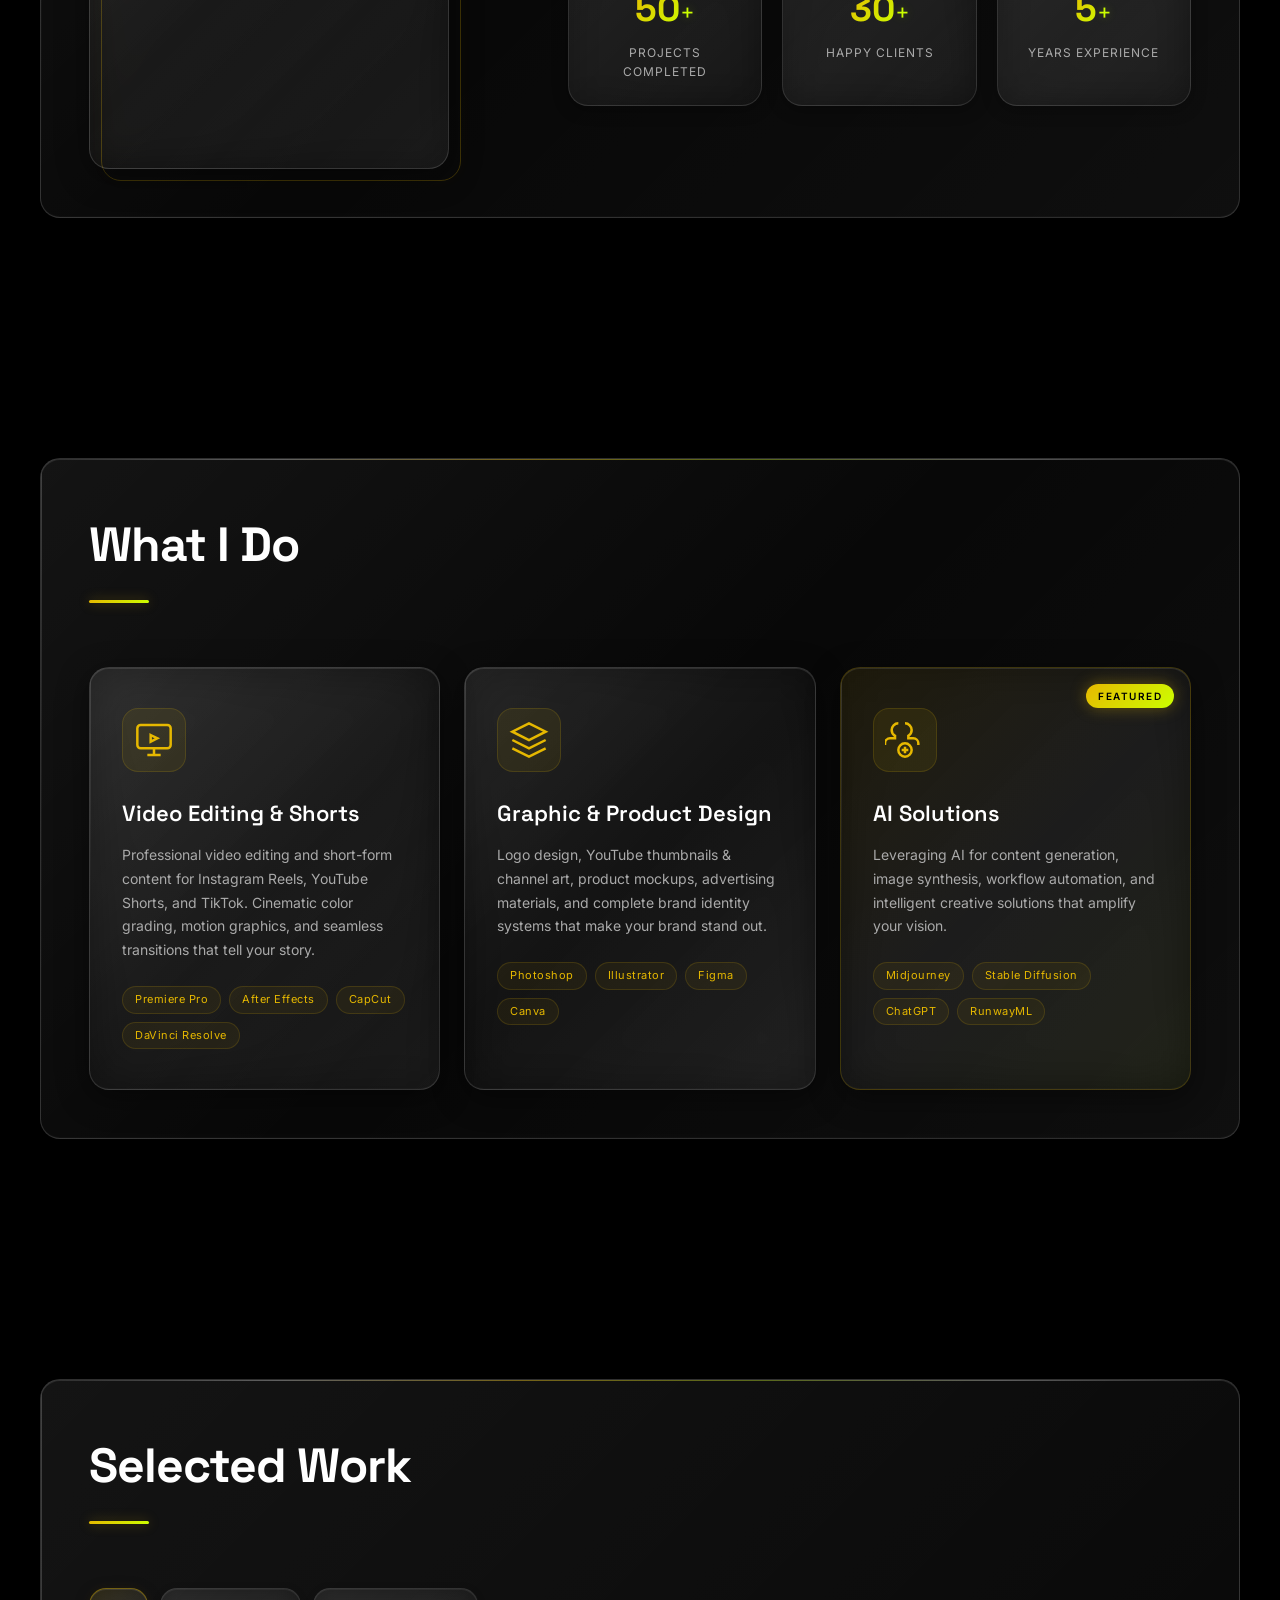
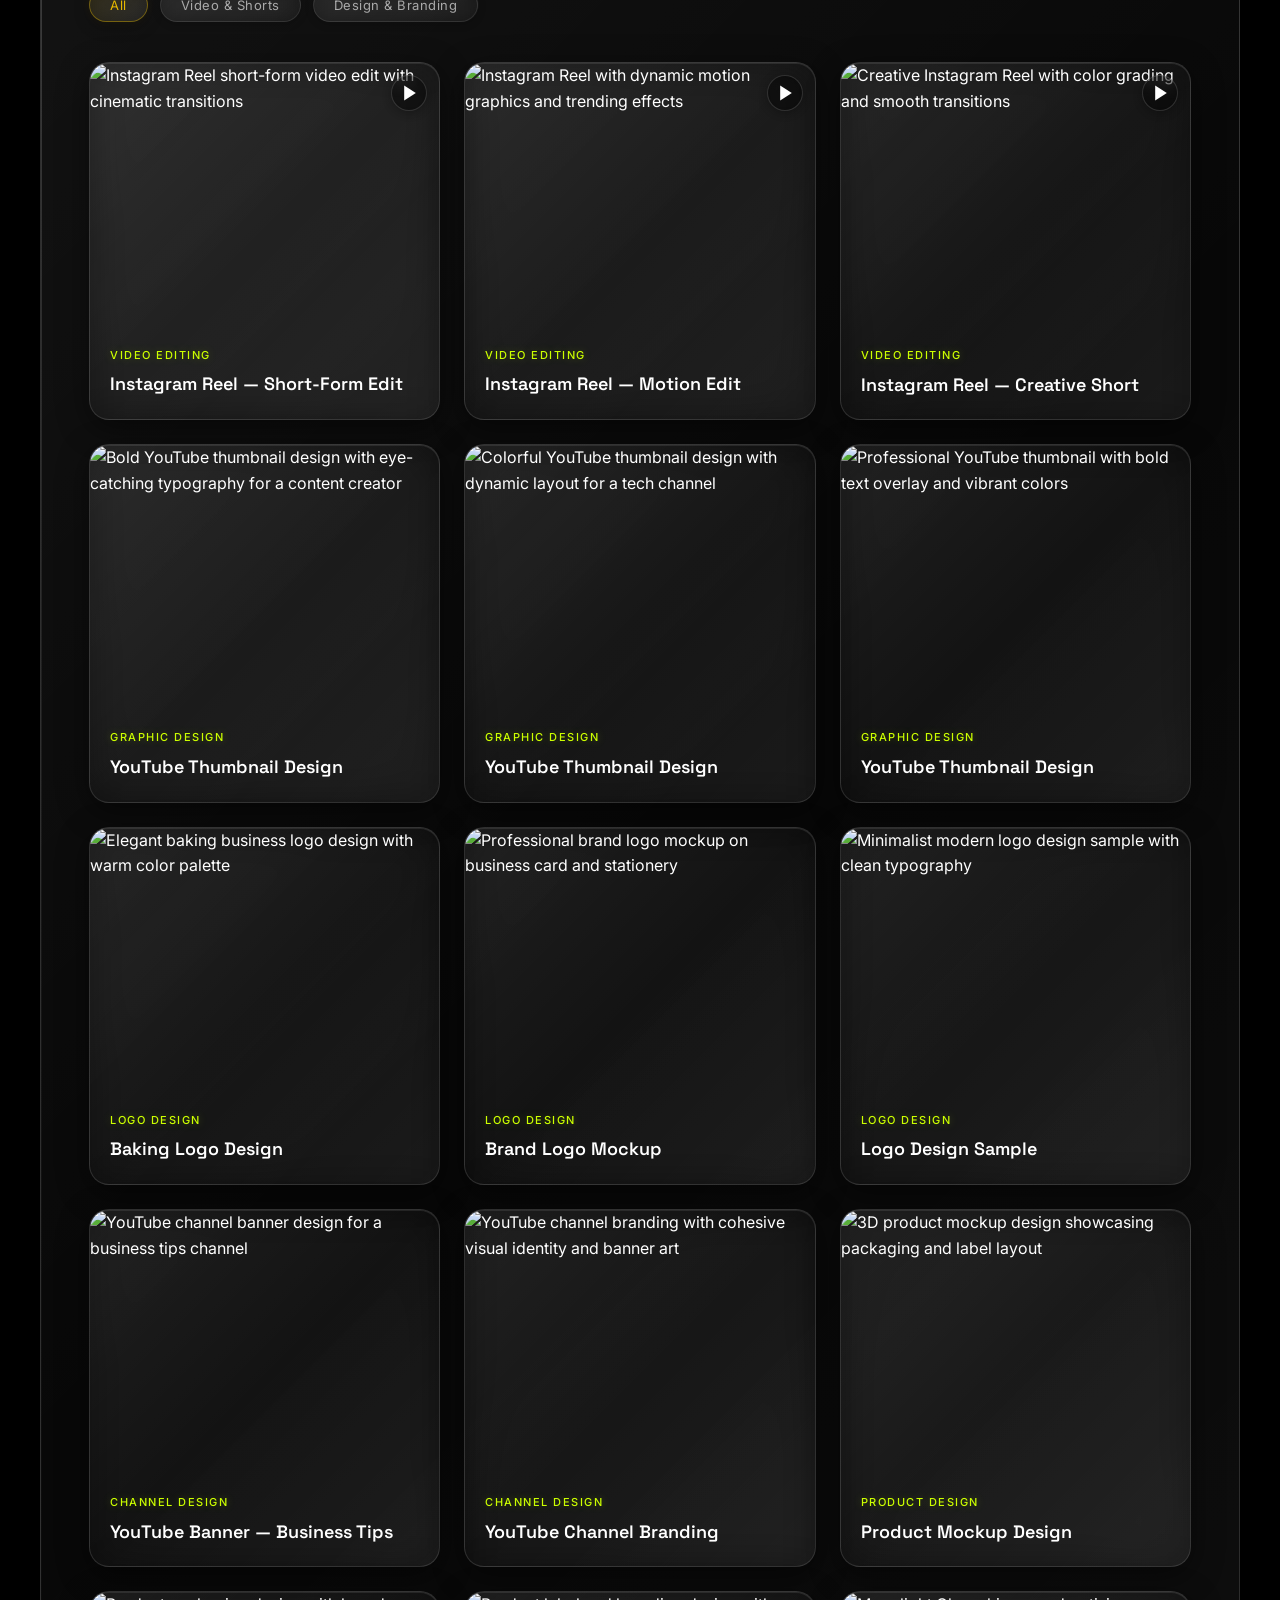
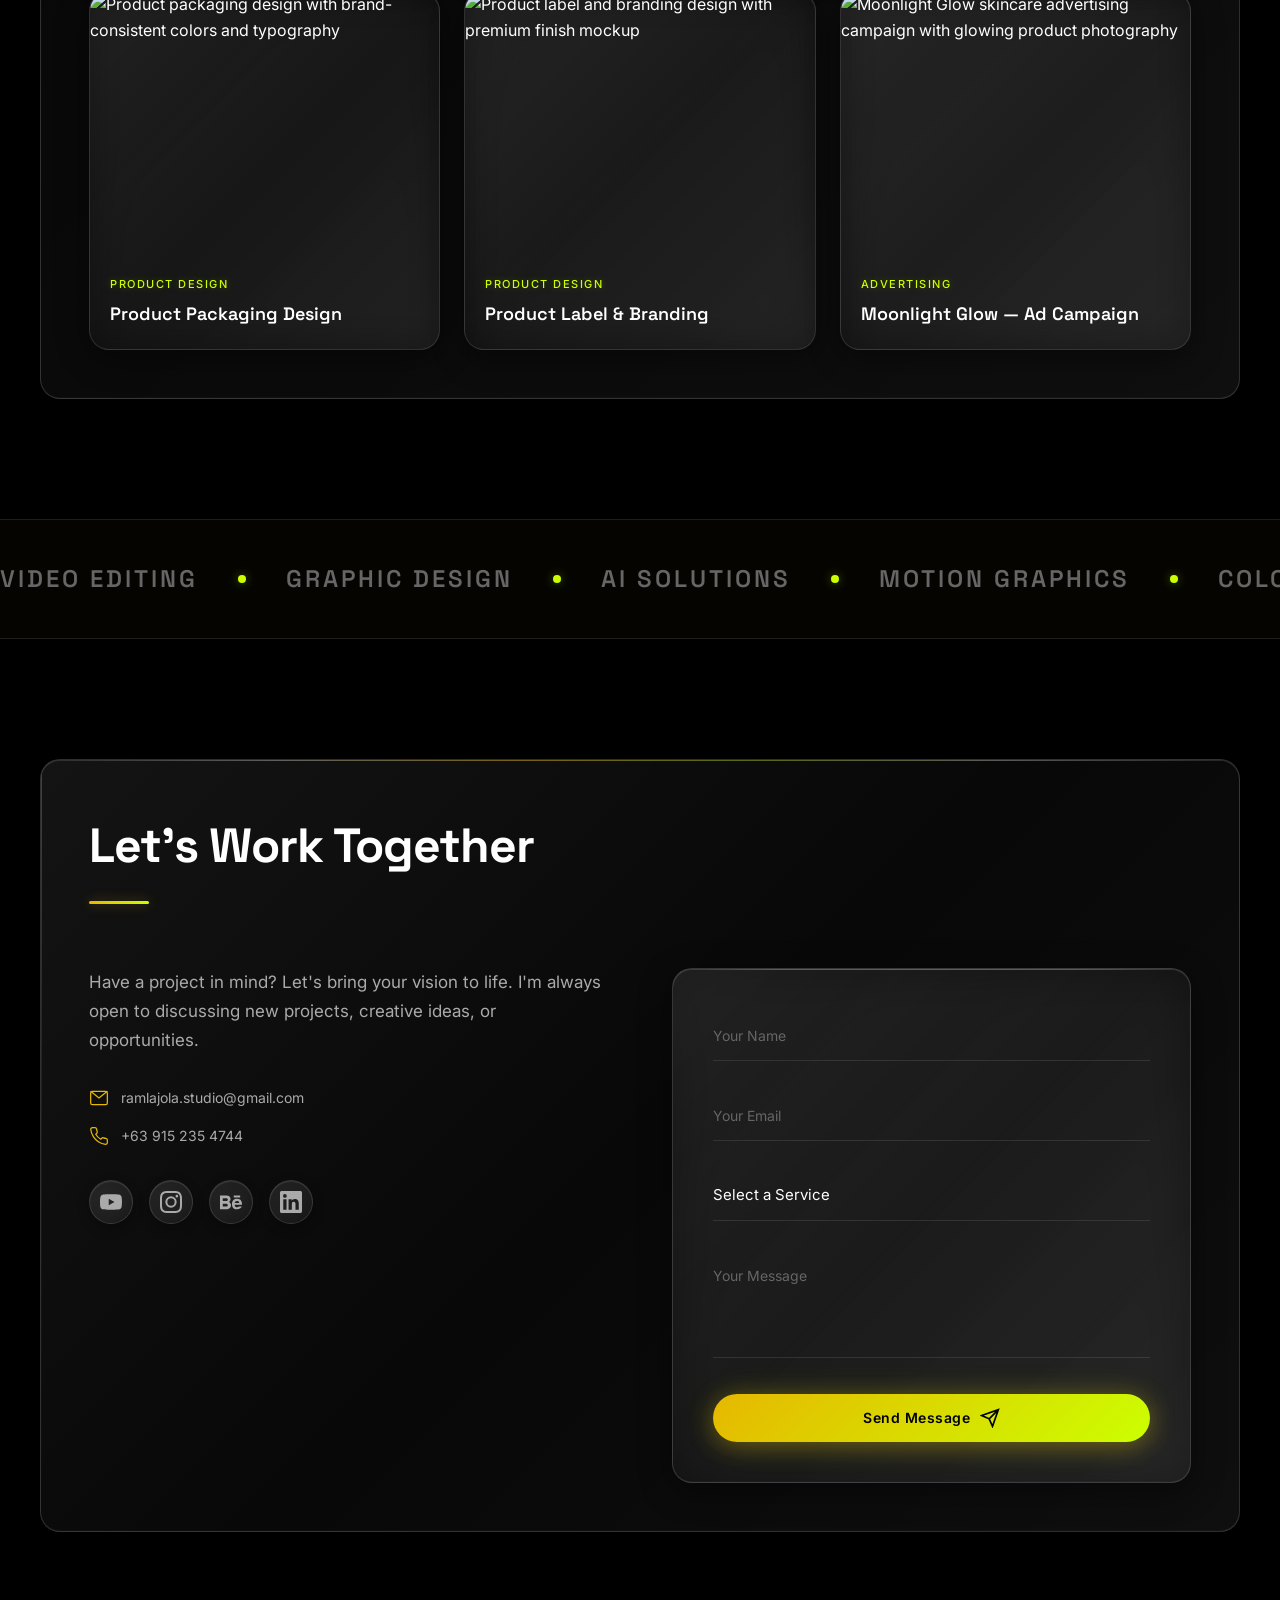
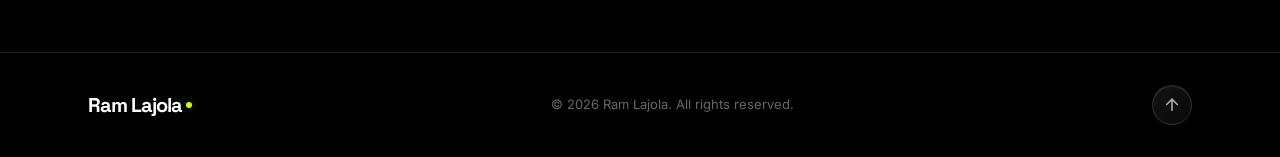
==== commit 36fe4461: "Implement full SEO & GEO optimization for higher Google rankings - Add meta description, canonical U" ====
--- a/index.html
+++ b/index.html
@@ -3,7 +3,132 @@
 <head>
     <meta charset="UTF-8">
     <meta name="viewport" content="width=device-width, initial-scale=1.0">
-    <title>Ram Lajola | Video Editor &bull; Graphic Artist &bull; AI Specialist</title>
+    <title>Ram Lajola | Video Editor, Graphic Artist &amp; AI Specialist — Philippines</title>
+    <meta name="description" content="Ram Lajola is a video editor, graphic designer and AI specialist from the Philippines. Professional Instagram Reels, YouTube content, logo design, product mockups, and AI-powered creative solutions.">
+    <meta name="keywords" content="Ram Lajola, video editor Philippines, graphic designer, AI specialist, Instagram Reels editor, YouTube thumbnail designer, logo design, product mockup, Midjourney, Stable Diffusion">
+    <meta name="author" content="Ram Lajola">
+    <link rel="canonical" href="https://ramlajolastudio.github.io/">
+
+    <!-- Open Graph -->
+    <meta property="og:title" content="Ram Lajola | Video Editor, Graphic Artist & AI Specialist">
+    <meta property="og:description" content="Creative professional from the Philippines — video editing, graphic design, and AI-powered creative solutions for brands worldwide.">
+    <meta property="og:url" content="https://ramlajolastudio.github.io/">
+    <meta property="og:type" content="website">
+    <meta property="og:site_name" content="Ram Lajola Creative Studio">
+    <meta property="og:locale" content="en_US">
+
+    <!-- Twitter Card -->
+    <meta name="twitter:card" content="summary_large_image">
+    <meta name="twitter:title" content="Ram Lajola | Video Editor, Graphic Artist & AI Specialist">
+    <meta name="twitter:description" content="Creative professional from the Philippines — video editing, graphic design, and AI-powered creative solutions.">
+
+    <!-- JSON-LD Structured Data -->
+    <script type="application/ld+json">
+    {
+        "@context": "https://schema.org",
+        "@graph": [
+            {
+                "@type": "WebSite",
+                "@id": "https://ramlajolastudio.github.io/#website",
+                "url": "https://ramlajolastudio.github.io/",
+                "name": "Ram Lajola Creative Studio",
+                "description": "Video editing, graphic design, and AI-powered creative solutions",
+                "publisher": { "@id": "https://ramlajolastudio.github.io/#person" }
+            },
+            {
+                "@type": "ProfilePage",
+                "@id": "https://ramlajolastudio.github.io/#profilepage",
+                "url": "https://ramlajolastudio.github.io/",
+                "name": "Ram Lajola — Portfolio",
+                "dateModified": "2026-03-28",
+                "mainEntity": { "@id": "https://ramlajolastudio.github.io/#person" }
+            },
+            {
+                "@type": "Person",
+                "@id": "https://ramlajolastudio.github.io/#person",
+                "name": "Ram Lajola",
+                "jobTitle": "Video Editor, Graphic Designer & AI Specialist",
+                "description": "Multidisciplinary creative professional from the Philippines specializing in video editing, graphic design, and AI-powered creative solutions with over 5 years of experience.",
+                "email": "ramlajola.studio@gmail.com",
+                "telephone": "+639152354744",
+                "url": "https://ramlajolastudio.github.io/",
+                "address": {
+                    "@type": "PostalAddress",
+                    "addressCountry": "PH"
+                },
+                "sameAs": [
+                    "https://www.instagram.com/ramscreativestudio"
+                ],
+                "knowsAbout": [
+                    "Video Editing",
+                    "Instagram Reels",
+                    "YouTube Shorts",
+                    "TikTok Content",
+                    "Graphic Design",
+                    "Logo Design",
+                    "Product Mockups",
+                    "YouTube Thumbnails",
+                    "AI Image Generation",
+                    "Midjourney",
+                    "Stable Diffusion",
+                    "RunwayML"
+                ]
+            },
+            {
+                "@type": "ProfessionalService",
+                "@id": "https://ramlajolastudio.github.io/#service",
+                "name": "Ram Lajola Creative Studio",
+                "url": "https://ramlajolastudio.github.io/",
+                "provider": { "@id": "https://ramlajolastudio.github.io/#person" },
+                "areaServed": "Worldwide",
+                "hasOfferCatalog": {
+                    "@type": "OfferCatalog",
+                    "name": "Creative Services",
+                    "itemListElement": [
+                        {
+                            "@type": "Offer",
+                            "itemOffered": {
+                                "@type": "Service",
+                                "name": "Video Editing & Shorts Creation",
+                                "description": "Professional editing for Instagram Reels, YouTube Shorts, and TikTok. Cinematic color grading, motion graphics, and trending transitions."
+                            }
+                        },
+                        {
+                            "@type": "Offer",
+                            "itemOffered": {
+                                "@type": "Service",
+                                "name": "Graphic & Product Design",
+                                "description": "Logo design, YouTube thumbnails and channel art, product mockups, packaging design, and advertising campaigns."
+                            }
+                        },
+                        {
+                            "@type": "Offer",
+                            "itemOffered": {
+                                "@type": "Service",
+                                "name": "AI Creative Solutions",
+                                "description": "AI-powered creative workflows using Midjourney, Stable Diffusion, ChatGPT, and RunwayML for visual content generation and automation."
+                            }
+                        }
+                    ]
+                }
+            }
+        ]
+    }
+    </script>
+
+    <!-- Noscript fallback -->
+    <noscript>
+    <style>
+        .intro-overlay { display: none !important; }
+        .reveal { opacity: 1 !important; transform: none !important; }
+        .animate-in { opacity: 1 !important; animation: none !important; }
+        body { cursor: auto; }
+        .cursor, .cursor-follower { display: none !important; }
+    </style>
+    </noscript>
+
+    <link rel="preconnect" href="https://fonts.googleapis.com">
+    <link rel="preconnect" href="https://fonts.gstatic.com" crossorigin>
     <link rel="stylesheet" href="style.css">
     <link href="https://fonts.googleapis.com/css2?family=Space+Grotesk:wght@300;400;500;600;700&family=Inter:wght@300;400;500;600&display=swap" rel="stylesheet">
 </head>
@@ -69,6 +194,7 @@
         <a href="#contact" class="mobile-link">Contact</a>
     </div>
 
+    <main>
     <!-- Hero Section -->
     <section class="hero" id="home">
         <div class="hero-content glass-box hero-glass">
@@ -77,8 +203,8 @@
                 <span>Creative Professional</span>
             </div>
             <h1 class="hero-title">
-                <span class="title-line animate-in" style="--delay: 0.2s">Video Editor</span>
-                <span class="title-line animate-in" style="--delay: 0.4s">Graphic Artist</span>
+                <span class="title-line animate-in" style="--delay: 0.2s">Ram Lajola</span>
+                <span class="title-line animate-in" style="--delay: 0.4s">Video Editor & Graphic Artist</span>
                 <span class="title-line animate-in highlight" style="--delay: 0.6s">AI Specialist</span>
             </h1>
             <p class="hero-desc animate-in" style="--delay: 0.8s">
@@ -137,15 +263,15 @@
                     </p>
                     <div class="about-stats reveal">
                         <div class="stat">
-                            <span class="stat-number" data-count="50">0</span><span class="stat-plus">+</span>
+                            <span class="stat-number" data-count="50">50</span><span class="stat-plus">+</span>
                             <span class="stat-label">Projects Completed</span>
                         </div>
                         <div class="stat">
-                            <span class="stat-number" data-count="30">0</span><span class="stat-plus">+</span>
+                            <span class="stat-number" data-count="30">30</span><span class="stat-plus">+</span>
                             <span class="stat-label">Happy Clients</span>
                         </div>
                         <div class="stat">
-                            <span class="stat-number" data-count="5">0</span><span class="stat-plus">+</span>
+                            <span class="stat-number" data-count="5">5</span><span class="stat-plus">+</span>
                             <span class="stat-label">Years Experience</span>
                         </div>
                     </div>
@@ -247,7 +373,7 @@
                 <div class="work-item reveal" data-category="video" style="--delay: 0.1s">
                     <a href="https://www.instagram.com/reel/C1rzld6JBKe/" target="_blank" rel="noopener">
                         <div class="work-thumbnail">
-                            <img src="https://lh3.googleusercontent.com/sitesv/[base64]w1280" alt="Instagram Reel — Short-Form Edit" class="work-img" loading="lazy">
+                            <img src="https://lh3.googleusercontent.com/sitesv/[base64]w1280" alt="Instagram Reel short-form video edit with cinematic transitions" class="work-img" loading="lazy" width="1280" height="960">
                             <div class="work-overlay">
                                 <span class="work-view">Watch Reel</span>
                             </div>
@@ -264,7 +390,7 @@
                 <div class="work-item reveal" data-category="video" style="--delay: 0.15s">
                     <a href="https://www.instagram.com/reel/C1ZsORJJMq-/" target="_blank" rel="noopener">
                         <div class="work-thumbnail">
-                            <img src="https://lh3.googleusercontent.com/sitesv/[base64]w1280" alt="Instagram Reel — Motion Edit" class="work-img" loading="lazy">
+                            <img src="https://lh3.googleusercontent.com/sitesv/[base64]w1280" alt="Instagram Reel with dynamic motion graphics and trending effects" class="work-img" loading="lazy" width="1280" height="960">
                             <div class="work-overlay">
                                 <span class="work-view">Watch Reel</span>
                             </div>
@@ -281,7 +407,7 @@
                 <div class="work-item reveal" data-category="video" style="--delay: 0.2s">
                     <a href="https://www.instagram.com/reel/C1HDyMNJW6d/" target="_blank" rel="noopener">
                         <div class="work-thumbnail">
-                            <img src="https://lh3.googleusercontent.com/sitesv/[base64]w1280" alt="Instagram Reel — Creative Short" class="work-img" loading="lazy">
+                            <img src="https://lh3.googleusercontent.com/sitesv/[base64]w1280" alt="Creative Instagram Reel with color grading and smooth transitions" class="work-img" loading="lazy" width="1280" height="960">
                             <div class="work-overlay">
                                 <span class="work-view">Watch Reel</span>
                             </div>
@@ -299,7 +425,7 @@
                 <!-- Thumbnail Designs -->
                 <div class="work-item reveal" data-category="design" style="--delay: 0.1s">
                     <div class="work-thumbnail">
-                        <img src="https://lh3.googleusercontent.com/sitesv/[base64]w1280" alt="YouTube Thumbnail Design 1" class="work-img" loading="lazy">
+                        <img src="https://lh3.googleusercontent.com/sitesv/[base64]w1280" alt="Bold YouTube thumbnail design with eye-catching typography for a content creator" class="work-img" loading="lazy" width="1280" height="960">
                         <div class="work-overlay">
                             <span class="work-view">View Project</span>
                         </div>
@@ -311,7 +437,7 @@
                 </div>
                 <div class="work-item reveal" data-category="design" style="--delay: 0.15s">
                     <div class="work-thumbnail">
-                        <img src="https://lh3.googleusercontent.com/sitesv/[base64]w1280" alt="YouTube Thumbnail Design 2" class="work-img" loading="lazy">
+                        <img src="https://lh3.googleusercontent.com/sitesv/[base64]w1280" alt="Colorful YouTube thumbnail design with dynamic layout for a tech channel" class="work-img" loading="lazy" width="1280" height="960">
                         <div class="work-overlay">
                             <span class="work-view">View Project</span>
                         </div>
@@ -323,7 +449,7 @@
                 </div>
                 <div class="work-item reveal" data-category="design" style="--delay: 0.2s">
                     <div class="work-thumbnail">
-                        <img src="https://lh3.googleusercontent.com/sitesv/[base64]w1280" alt="YouTube Thumbnail Design 3" class="work-img" loading="lazy">
+                        <img src="https://lh3.googleusercontent.com/sitesv/[base64]w1280" alt="Professional YouTube thumbnail with bold text overlay and vibrant colors" class="work-img" loading="lazy" width="1280" height="960">
                         <div class="work-overlay">
                             <span class="work-view">View Project</span>
                         </div>
@@ -337,7 +463,7 @@
                 <!-- Logo Designs -->
                 <div class="work-item reveal" data-category="design" style="--delay: 0.1s">
                     <div class="work-thumbnail">
-                        <img src="https://lh3.googleusercontent.com/sitesv/[base64]w1280" alt="Baking Logo Design" class="work-img" loading="lazy">
+                        <img src="https://lh3.googleusercontent.com/sitesv/[base64]w1280" alt="Elegant baking business logo design with warm color palette" class="work-img" loading="lazy" width="1280" height="960">
                         <div class="work-overlay">
                             <span class="work-view">View Project</span>
                         </div>
@@ -349,7 +475,7 @@
                 </div>
                 <div class="work-item reveal" data-category="design" style="--delay: 0.15s">
                     <div class="work-thumbnail">
-                        <img src="https://lh3.googleusercontent.com/sitesv/[base64]w1280" alt="Logo Sample Mockup" class="work-img" loading="lazy">
+                        <img src="https://lh3.googleusercontent.com/sitesv/[base64]w1280" alt="Professional brand logo mockup on business card and stationery" class="work-img" loading="lazy" width="1280" height="960">
                         <div class="work-overlay">
                             <span class="work-view">View Project</span>
                         </div>
@@ -361,7 +487,7 @@
                 </div>
                 <div class="work-item reveal" data-category="design" style="--delay: 0.2s">
                     <div class="work-thumbnail">
-                        <img src="https://lh3.googleusercontent.com/sitesv/APaQ0SQti6e6HLkTvaTQ6dxb71VbXuLw503zx2-u27xX3skFyYZsfrxOJrHLkWnmgloN7MO4E3rFNI1Xq-WCHjy8ZOr3SdP6y16LoNMSCtCR5uWUV4sdpe4jmsevbenSfVU1K3g-1KH0XDl2KSDxq-9dB-heQPvmZQ5X_adg1eJNp-ah3CIosmpbLQ-4vtg=w1280" alt="Logo Sample" class="work-img" loading="lazy">
+                        <img src="https://lh3.googleusercontent.com/sitesv/APaQ0SQti6e6HLkTvaTQ6dxb71VbXuLw503zx2-u27xX3skFyYZsfrxOJrHLkWnmgloN7MO4E3rFNI1Xq-WCHjy8ZOr3SdP6y16LoNMSCtCR5uWUV4sdpe4jmsevbenSfVU1K3g-1KH0XDl2KSDxq-9dB-heQPvmZQ5X_adg1eJNp-ah3CIosmpbLQ-4vtg=w1280" alt="Minimalist modern logo design sample with clean typography" class="work-img" loading="lazy" width="1280" height="960">
                         <div class="work-overlay">
                             <span class="work-view">View Project</span>
                         </div>
@@ -375,7 +501,7 @@
                 <!-- YouTube Channel Art -->
                 <div class="work-item reveal" data-category="design" style="--delay: 0.1s">
                     <div class="work-thumbnail">
-                        <img src="https://lh3.googleusercontent.com/sitesv/[base64]w1280" alt="YouTube Banner Design" class="work-img" loading="lazy">
+                        <img src="https://lh3.googleusercontent.com/sitesv/[base64]w1280" alt="YouTube channel banner design for a business tips channel" class="work-img" loading="lazy" width="1280" height="960">
                         <div class="work-overlay">
                             <span class="work-view">View Project</span>
                         </div>
@@ -387,7 +513,7 @@
                 </div>
                 <div class="work-item reveal" data-category="design" style="--delay: 0.15s">
                     <div class="work-thumbnail">
-                        <img src="https://lh3.googleusercontent.com/sitesv/[base64]w1280" alt="Business Channel Design" class="work-img" loading="lazy">
+                        <img src="https://lh3.googleusercontent.com/sitesv/[base64]w1280" alt="YouTube channel branding with cohesive visual identity and banner art" class="work-img" loading="lazy" width="1280" height="960">
                         <div class="work-overlay">
                             <span class="work-view">View Project</span>
                         </div>
@@ -401,7 +527,7 @@
                 <!-- Product Designs -->
                 <div class="work-item reveal" data-category="design" style="--delay: 0.1s">
                     <div class="work-thumbnail">
-                        <img src="https://lh3.googleusercontent.com/sitesv/[base64]w1280" alt="Product Design 1" class="work-img" loading="lazy">
+                        <img src="https://lh3.googleusercontent.com/sitesv/[base64]w1280" alt="3D product mockup design showcasing packaging and label layout" class="work-img" loading="lazy" width="1280" height="960">
                         <div class="work-overlay">
                             <span class="work-view">View Project</span>
                         </div>
@@ -413,7 +539,7 @@
                 </div>
                 <div class="work-item reveal" data-category="design" style="--delay: 0.15s">
                     <div class="work-thumbnail">
-                        <img src="https://lh3.googleusercontent.com/sitesv/[base64]w1280" alt="Product Design 2" class="work-img" loading="lazy">
+                        <img src="https://lh3.googleusercontent.com/sitesv/[base64]w1280" alt="Product packaging design with brand-consistent colors and typography" class="work-img" loading="lazy" width="1280" height="960">
                         <div class="work-overlay">
                             <span class="work-view">View Project</span>
                         </div>
@@ -425,7 +551,7 @@
                 </div>
                 <div class="work-item reveal" data-category="design" style="--delay: 0.2s">
                     <div class="work-thumbnail">
-                        <img src="https://lh3.googleusercontent.com/sitesv/[base64]w1280" alt="Product Design 3" class="work-img" loading="lazy">
+                        <img src="https://lh3.googleusercontent.com/sitesv/[base64]w1280" alt="Product label and branding design with premium finish mockup" class="work-img" loading="lazy" width="1280" height="960">
                         <div class="work-overlay">
                             <span class="work-view">View Project</span>
                         </div>
@@ -440,7 +566,7 @@
                 <div class="work-item reveal" data-category="design" style="--delay: 0.1s">
                     <a href="https://drive.google.com/file/d/1vq6kiE3WMevECHrlGl_y2EBk705L09E6/view" target="_blank" rel="noopener">
                         <div class="work-thumbnail">
-                            <img src="https://lh3.googleusercontent.com/sitesv/[base64]w1280" alt="Moonlight Glow Ad Campaign" class="work-img" loading="lazy">
+                            <img src="https://lh3.googleusercontent.com/sitesv/[base64]w1280" alt="Moonlight Glow skincare advertising campaign with glowing product photography" class="work-img" loading="lazy" width="1280" height="960">
                             <div class="work-overlay">
                                 <span class="work-view">View Project</span>
                             </div>
@@ -516,7 +642,7 @@
                         </a>
                     </div>
                     <div class="social-links">
-                        <a href="#" class="social-link" aria-label="YouTube">
+                        <a href="https://www.youtube.com/@ramscreativestudio" target="_blank" rel="noopener" class="social-link" aria-label="YouTube">
                             <svg width="22" height="22" viewBox="0 0 24 24" fill="currentColor">
                                 <path d="M23.498 6.186a3.016 3.016 0 0 0-2.122-2.136C19.505 3.545 12 3.545 12 3.545s-7.505 0-9.377.505A3.017 3.017 0 0 0 .502 6.186C0 8.07 0 12 0 12s0 3.93.502 5.814a3.016 3.016 0 0 0 2.122 2.136c1.871.505 9.376.505 9.376.505s7.505 0 9.377-.505a3.015 3.015 0 0 0 2.122-2.136C24 15.93 24 12 24 12s0-3.93-.502-5.814zM9.545 15.568V8.432L15.818 12l-6.273 3.568z"/>
                             </svg>
@@ -526,12 +652,12 @@
                                 <path d="M12 2.163c3.204 0 3.584.012 4.85.07 3.252.148 4.771 1.691 4.919 4.919.058 1.265.069 1.645.069 4.849 0 3.205-.012 3.584-.069 4.849-.149 3.225-1.664 4.771-4.919 4.919-1.266.058-1.644.07-4.85.07-3.204 0-3.584-.012-4.849-.07-3.26-.149-4.771-1.699-4.919-4.92-.058-1.265-.07-1.644-.07-4.849 0-3.204.013-3.583.07-4.849.149-3.227 1.664-4.771 4.919-4.919 1.266-.057 1.645-.069 4.849-.069zM12 0C8.741 0 8.333.014 7.053.072 2.695.272.273 2.69.073 7.052.014 8.333 0 8.741 0 12c0 3.259.014 3.668.072 4.948.2 4.358 2.618 6.78 6.98 6.98C8.333 23.986 8.741 24 12 24c3.259 0 3.668-.014 4.948-.072 4.354-.2 6.782-2.618 6.979-6.98.059-1.28.073-1.689.073-4.948 0-3.259-.014-3.667-.072-4.947-.196-4.354-2.617-6.78-6.979-6.98C15.668.014 15.259 0 12 0zm0 5.838a6.162 6.162 0 100 12.324 6.162 6.162 0 000-12.324zM12 16a4 4 0 110-8 4 4 0 010 8zm6.406-11.845a1.44 1.44 0 100 2.881 1.44 1.44 0 000-2.881z"/>
                             </svg>
                         </a>
-                        <a href="#" class="social-link" aria-label="Behance">
+                        <a href="https://www.behance.net/ramlajola" target="_blank" rel="noopener" class="social-link" aria-label="Behance">
                             <svg width="22" height="22" viewBox="0 0 24 24" fill="currentColor">
                                 <path d="M22 7h-7V5h7v2zm1.726 10c-.442 1.297-2.029 3-5.101 3-3.074 0-5.564-1.729-5.564-5.675 0-3.91 2.325-5.92 5.466-5.92 3.082 0 4.964 1.782 5.375 4.426.078.506.109 1.188.095 2.14H15.97c.13 3.211 3.483 3.312 4.588 2.029h3.168zm-7.686-4h4.965c-.105-1.547-1.136-2.219-2.477-2.219-1.466 0-2.277.768-2.488 2.219zm-9.574 6.988H0V5.021h6.953c5.476.081 5.58 5.444 2.72 6.906 3.461 1.26 3.577 8.061-3.207 8.061zM3 11h3.584c2.508 0 2.906-3-.312-3H3v3zm3.391 3H3v3.016h3.341c3.055 0 2.868-3.016.05-3.016z"/>
                             </svg>
                         </a>
-                        <a href="#" class="social-link" aria-label="LinkedIn">
+                        <a href="https://www.linkedin.com/in/ramlajola" target="_blank" rel="noopener" class="social-link" aria-label="LinkedIn">
                             <svg width="22" height="22" viewBox="0 0 24 24" fill="currentColor">
                                 <path d="M20.447 20.452h-3.554v-5.569c0-1.328-.027-3.037-1.852-3.037-1.853 0-2.136 1.445-2.136 2.939v5.667H9.351V9h3.414v1.561h.046c.477-.9 1.637-1.85 3.37-1.85 3.601 0 4.267 2.37 4.267 5.455v6.286zM5.337 7.433a2.062 2.062 0 01-2.063-2.065 2.064 2.064 0 112.063 2.065zm1.782 13.019H3.555V9h3.564v11.452zM22.225 0H1.771C.792 0 0 .774 0 1.729v20.542C0 23.227.792 24 1.771 24h20.451C23.2 24 24 23.227 24 22.271V1.729C24 .774 23.2 0 22.222 0h.003z"/>
                             </svg>
@@ -575,6 +701,8 @@
         </div>
     </section>
 
+    </main>
+
     <!-- Footer -->
     <footer class="footer">
         <div class="container footer-inner">
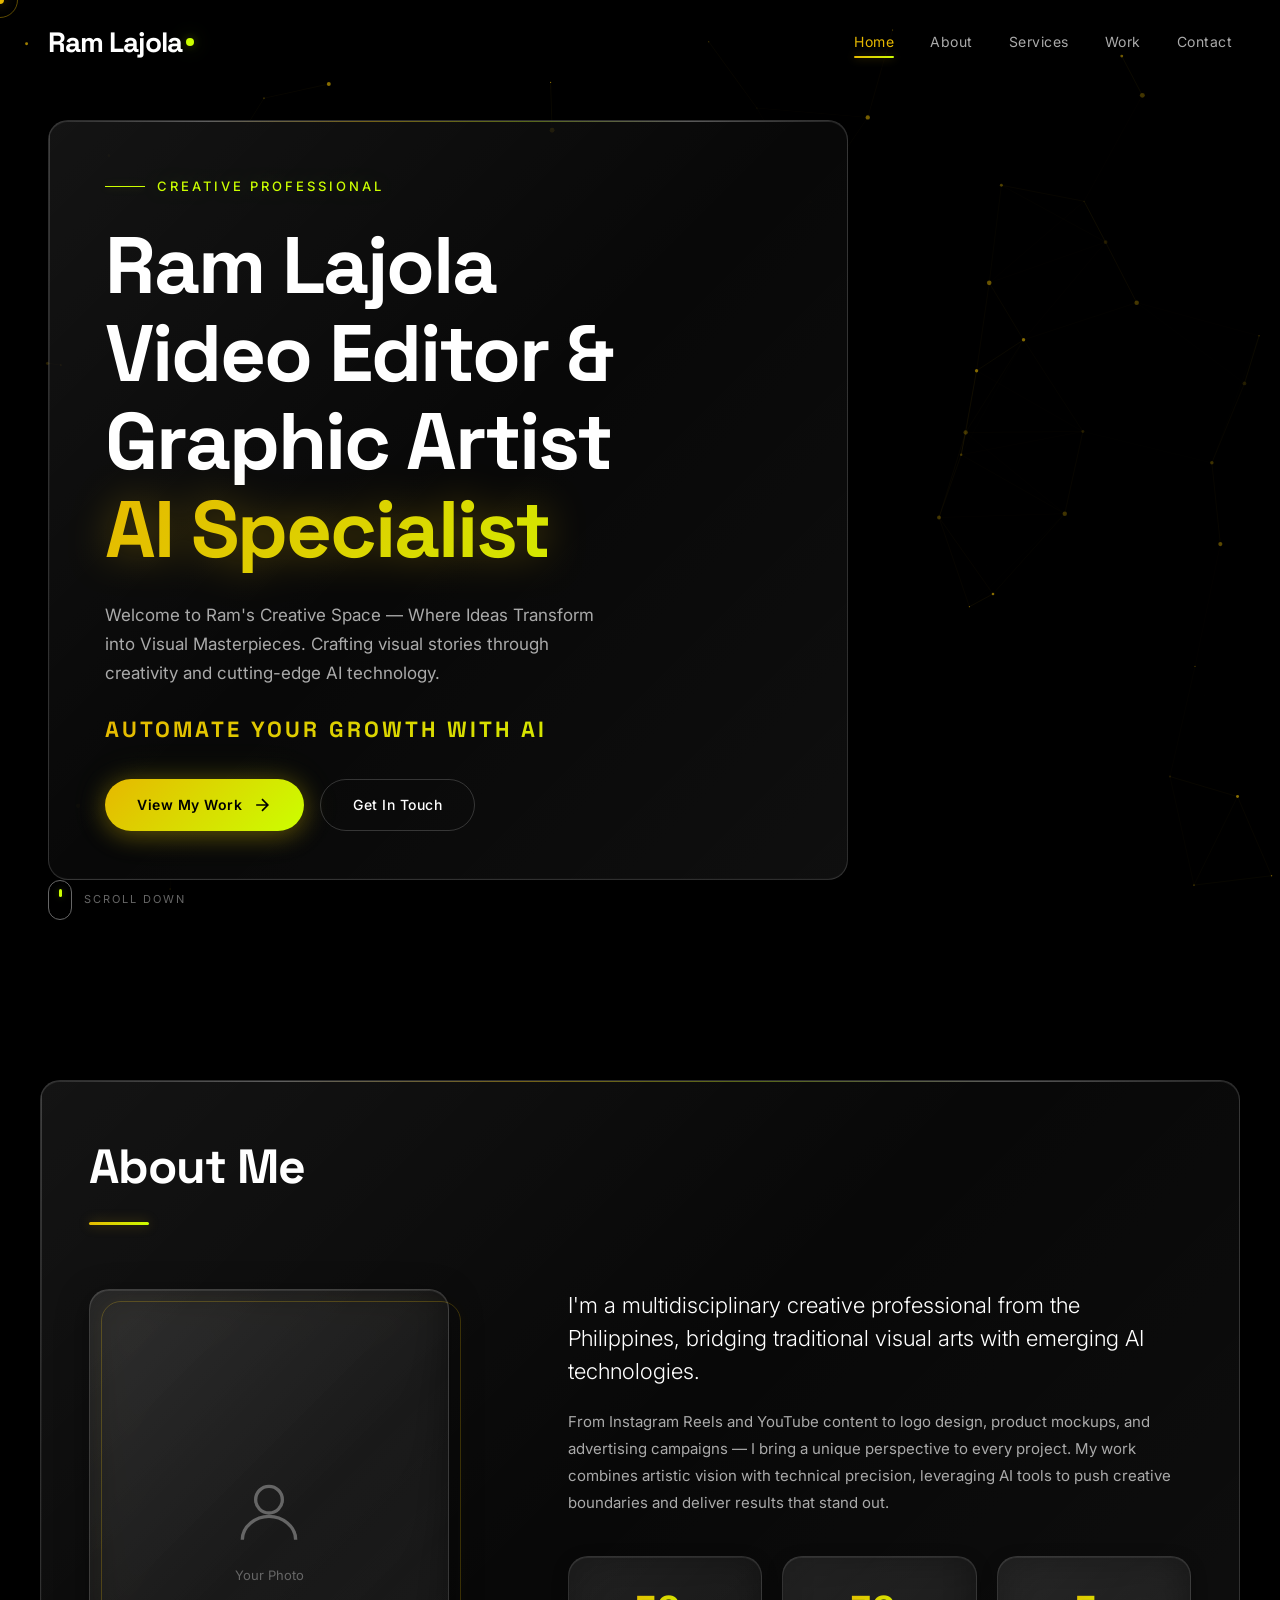
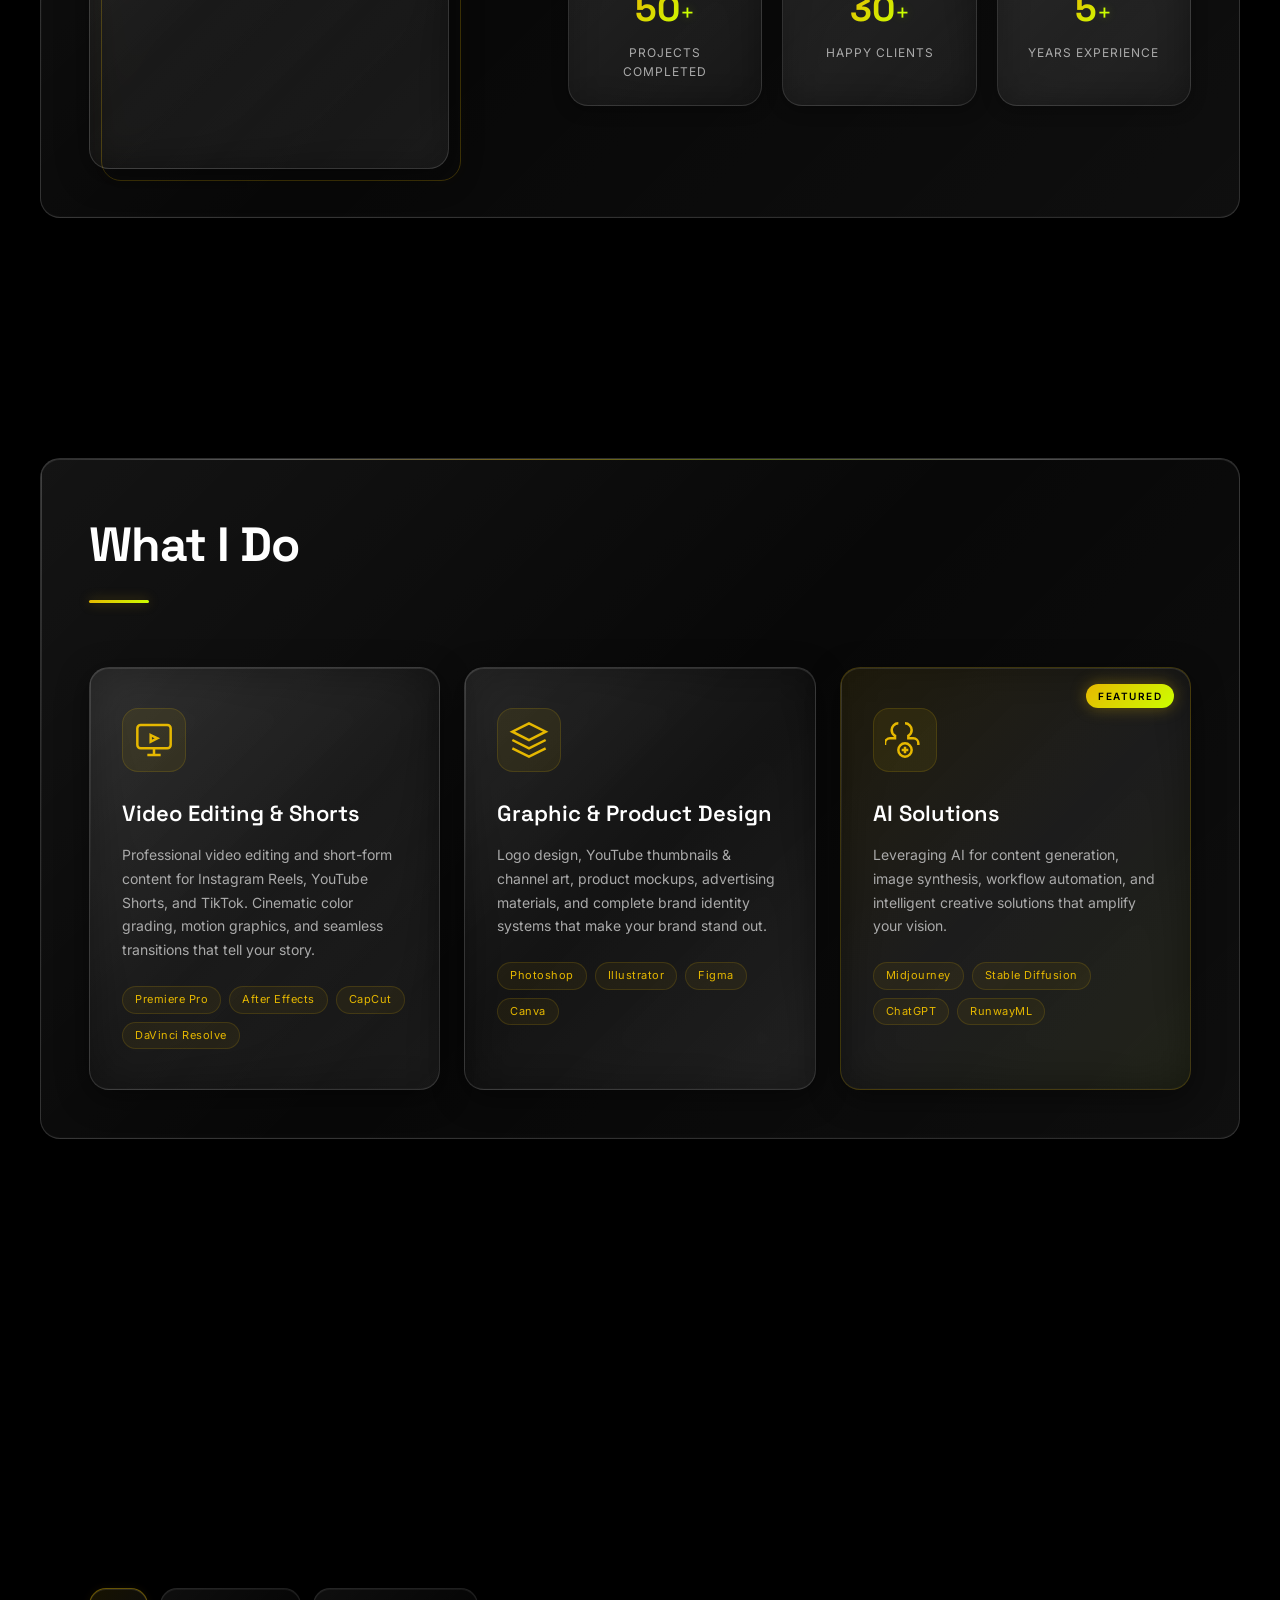
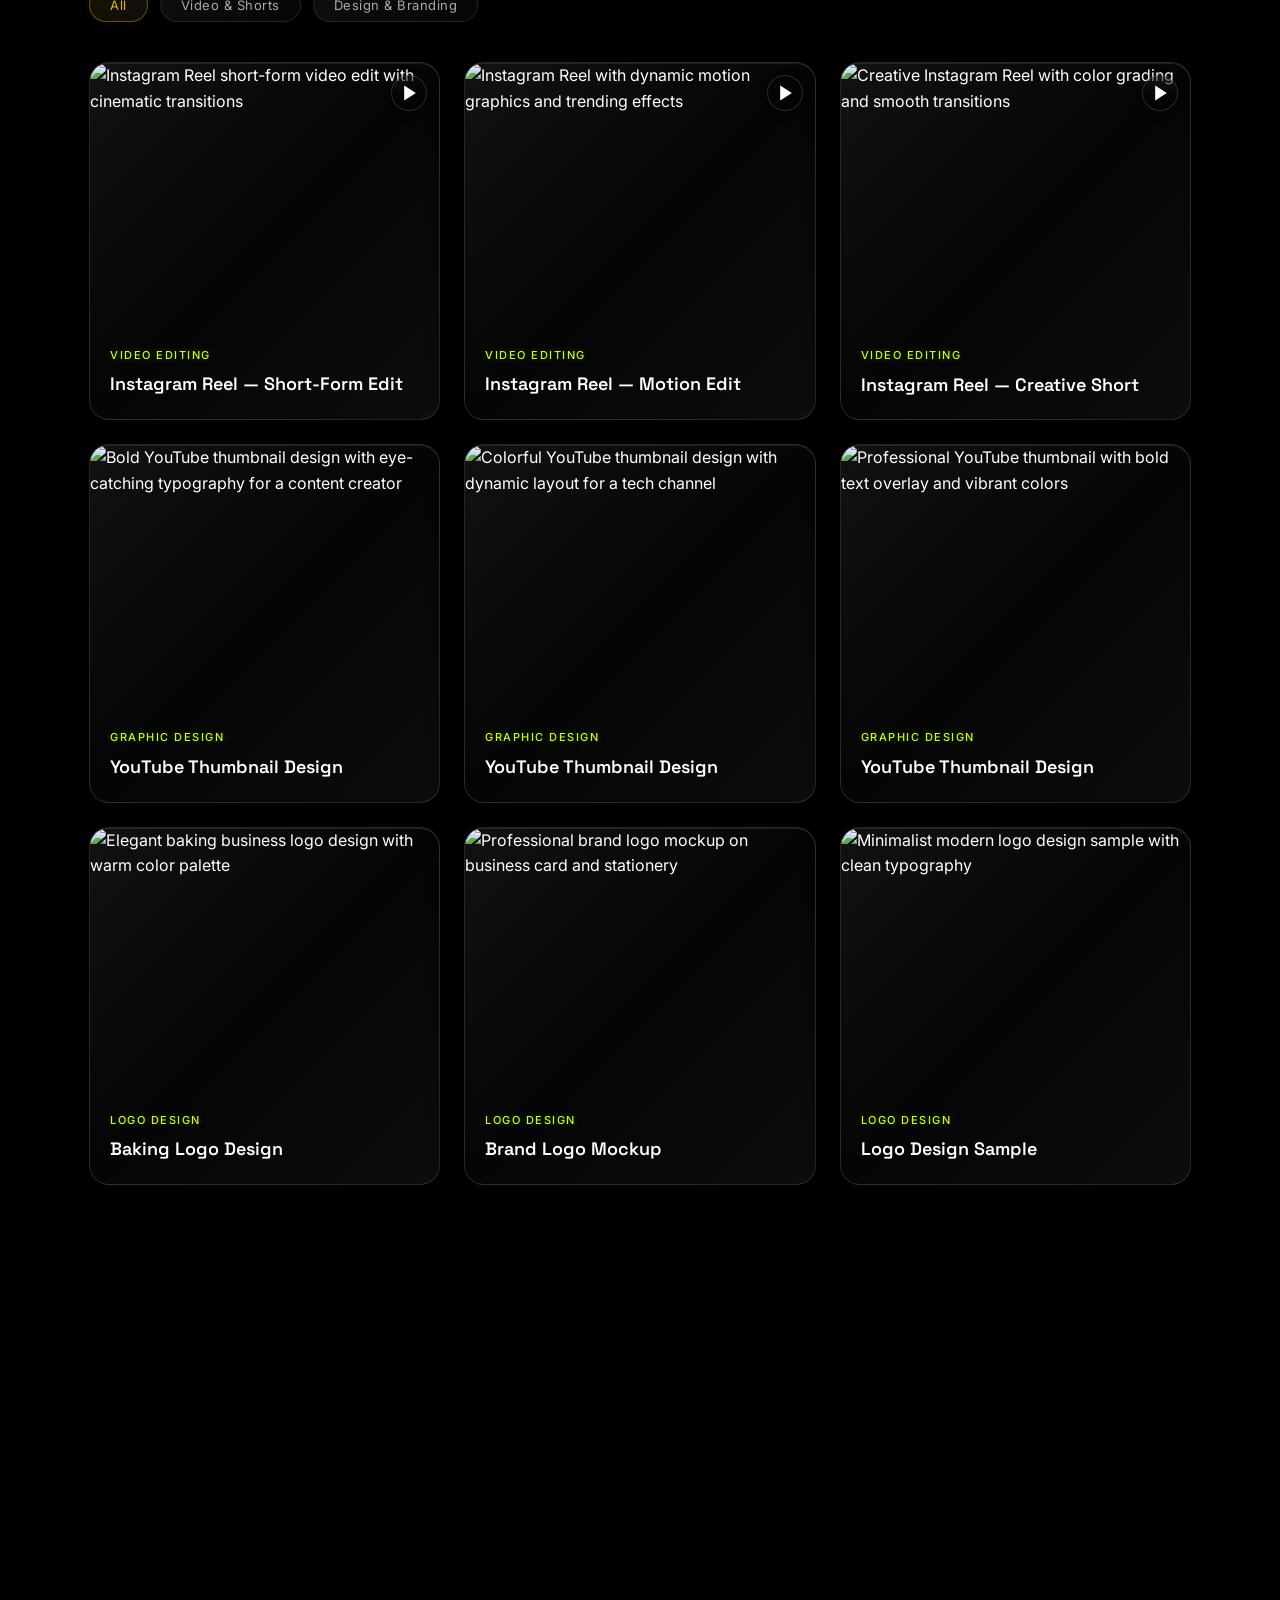
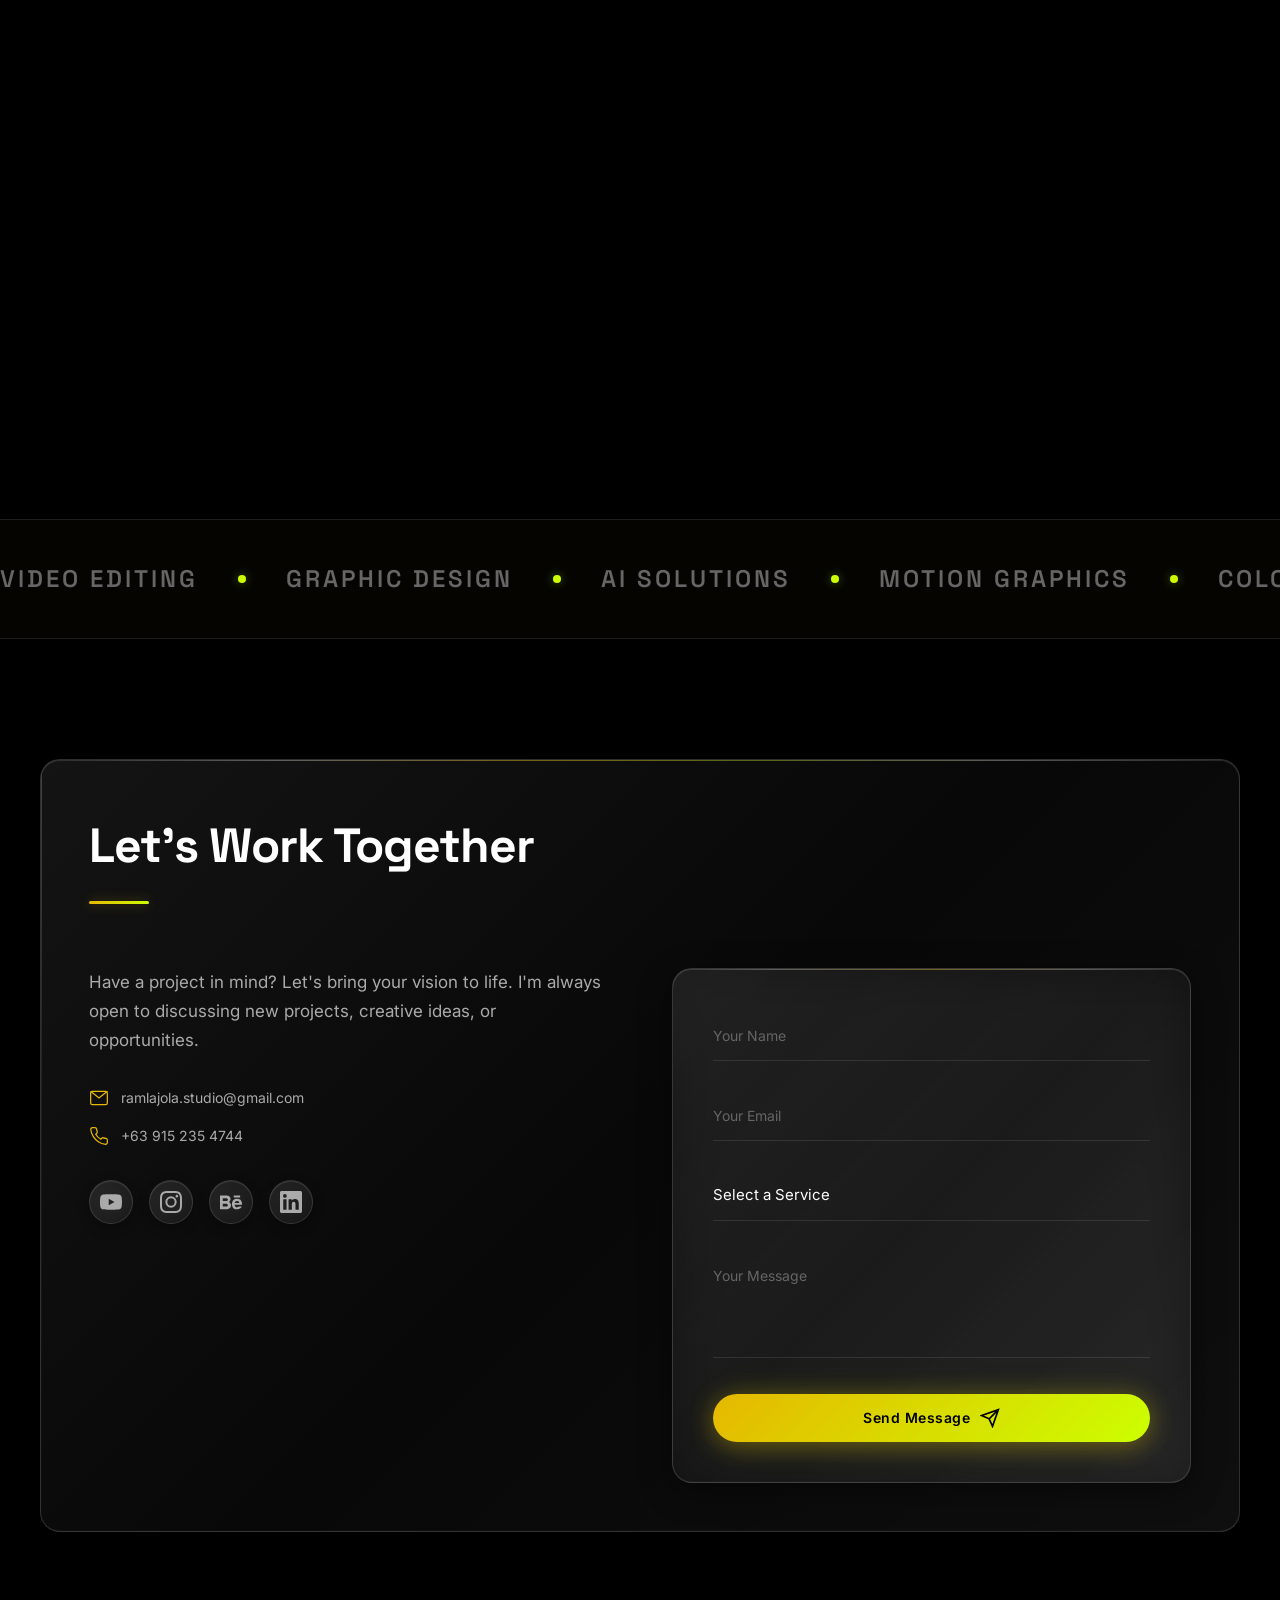
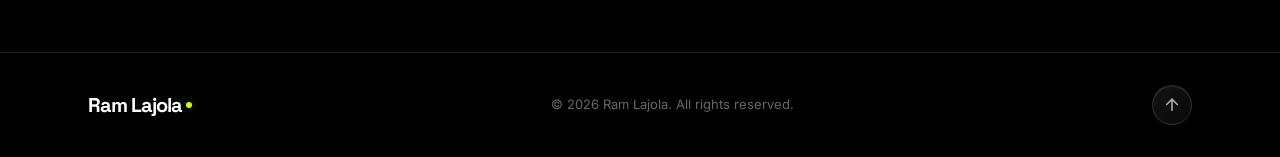
==== commit d61ef44d: "Add Google Search Console HTML tag verification Co-Authored-By: Claude Opus 4.6 (1M context) <norepl" ====
--- a/index.html
+++ b/index.html
@@ -3,6 +3,7 @@
 <head>
     <meta charset="UTF-8">
     <meta name="viewport" content="width=device-width, initial-scale=1.0">
+    <meta name="google-site-verification" content="LA28kOACkDiEob">
     <title>Ram Lajola | Video Editor, Graphic Artist &amp; AI Specialist — Philippines</title>
     <meta name="description" content="Ram Lajola is a video editor, graphic designer and AI specialist from the Philippines. Professional Instagram Reels, YouTube content, logo design, product mockups, and AI-powered creative solutions.">
     <meta name="keywords" content="Ram Lajola, video editor Philippines, graphic designer, AI specialist, Instagram Reels editor, YouTube thumbnail designer, logo design, product mockup, Midjourney, Stable Diffusion">
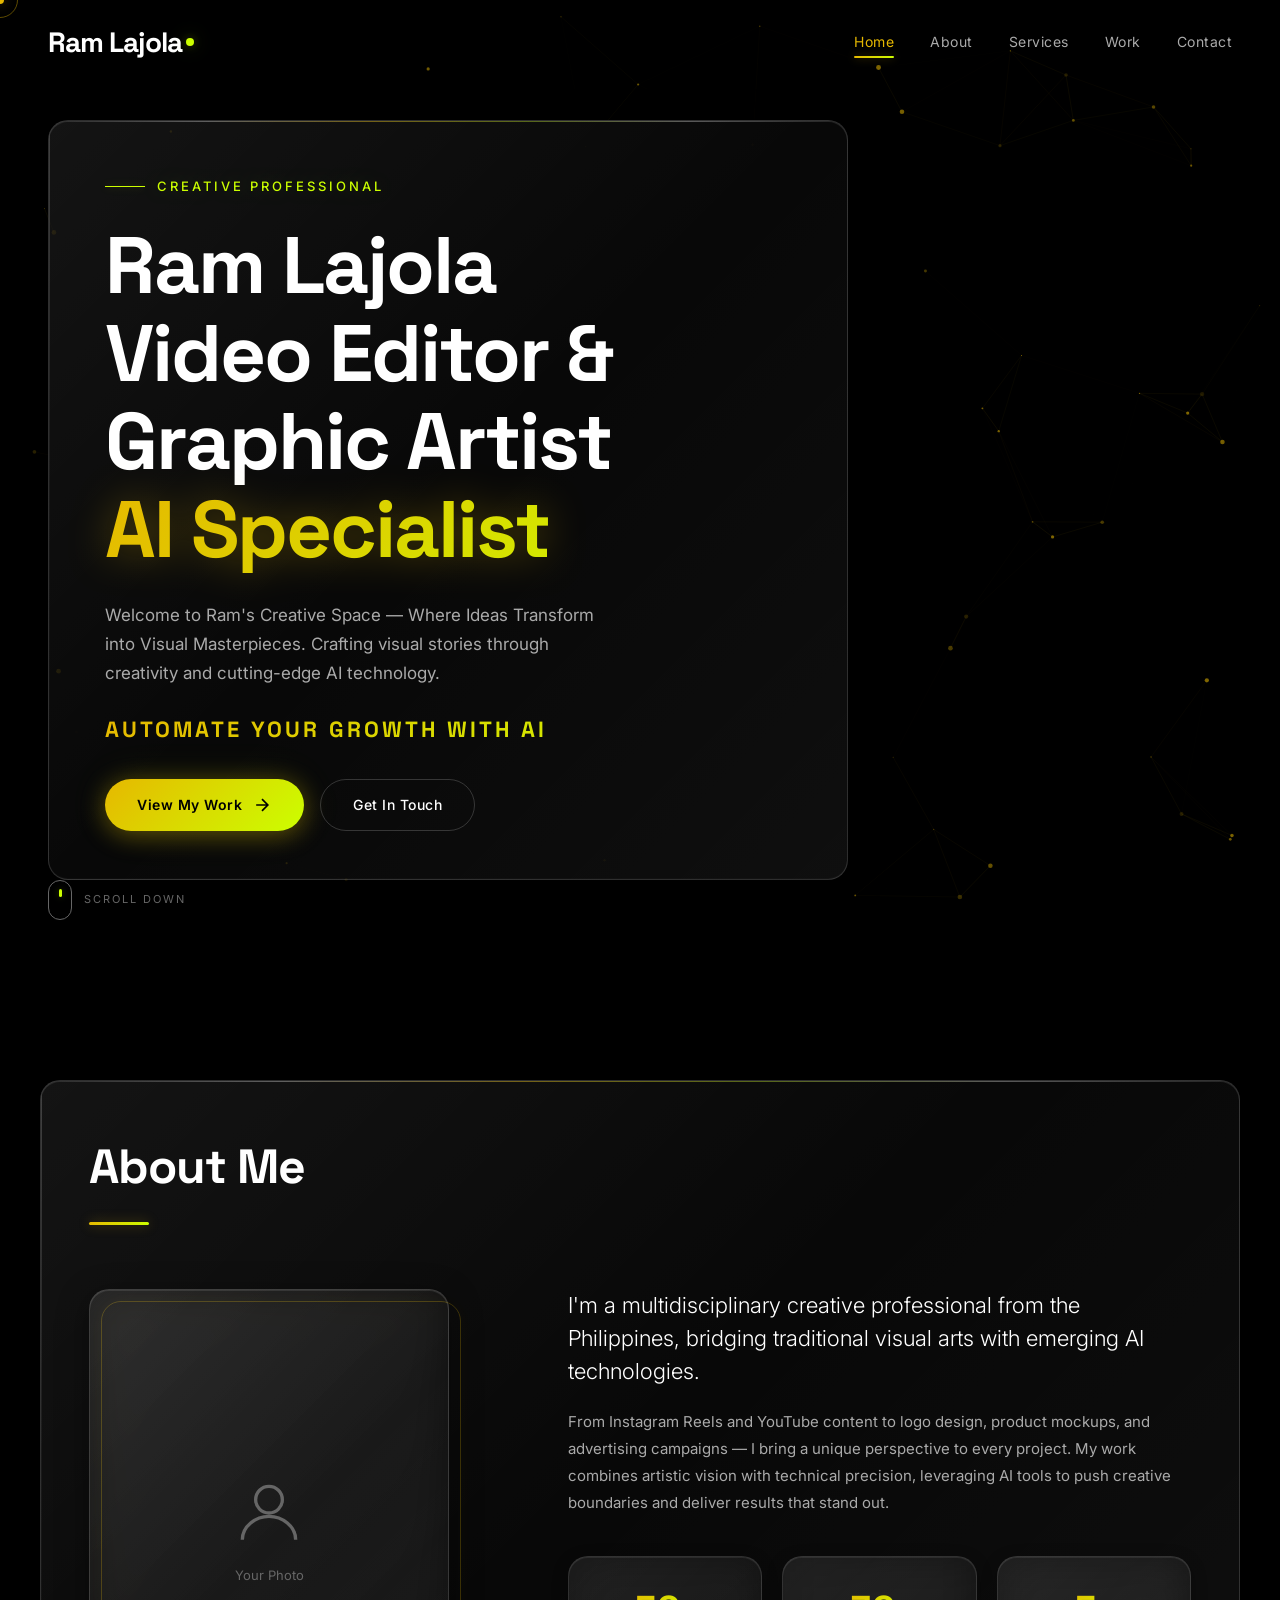
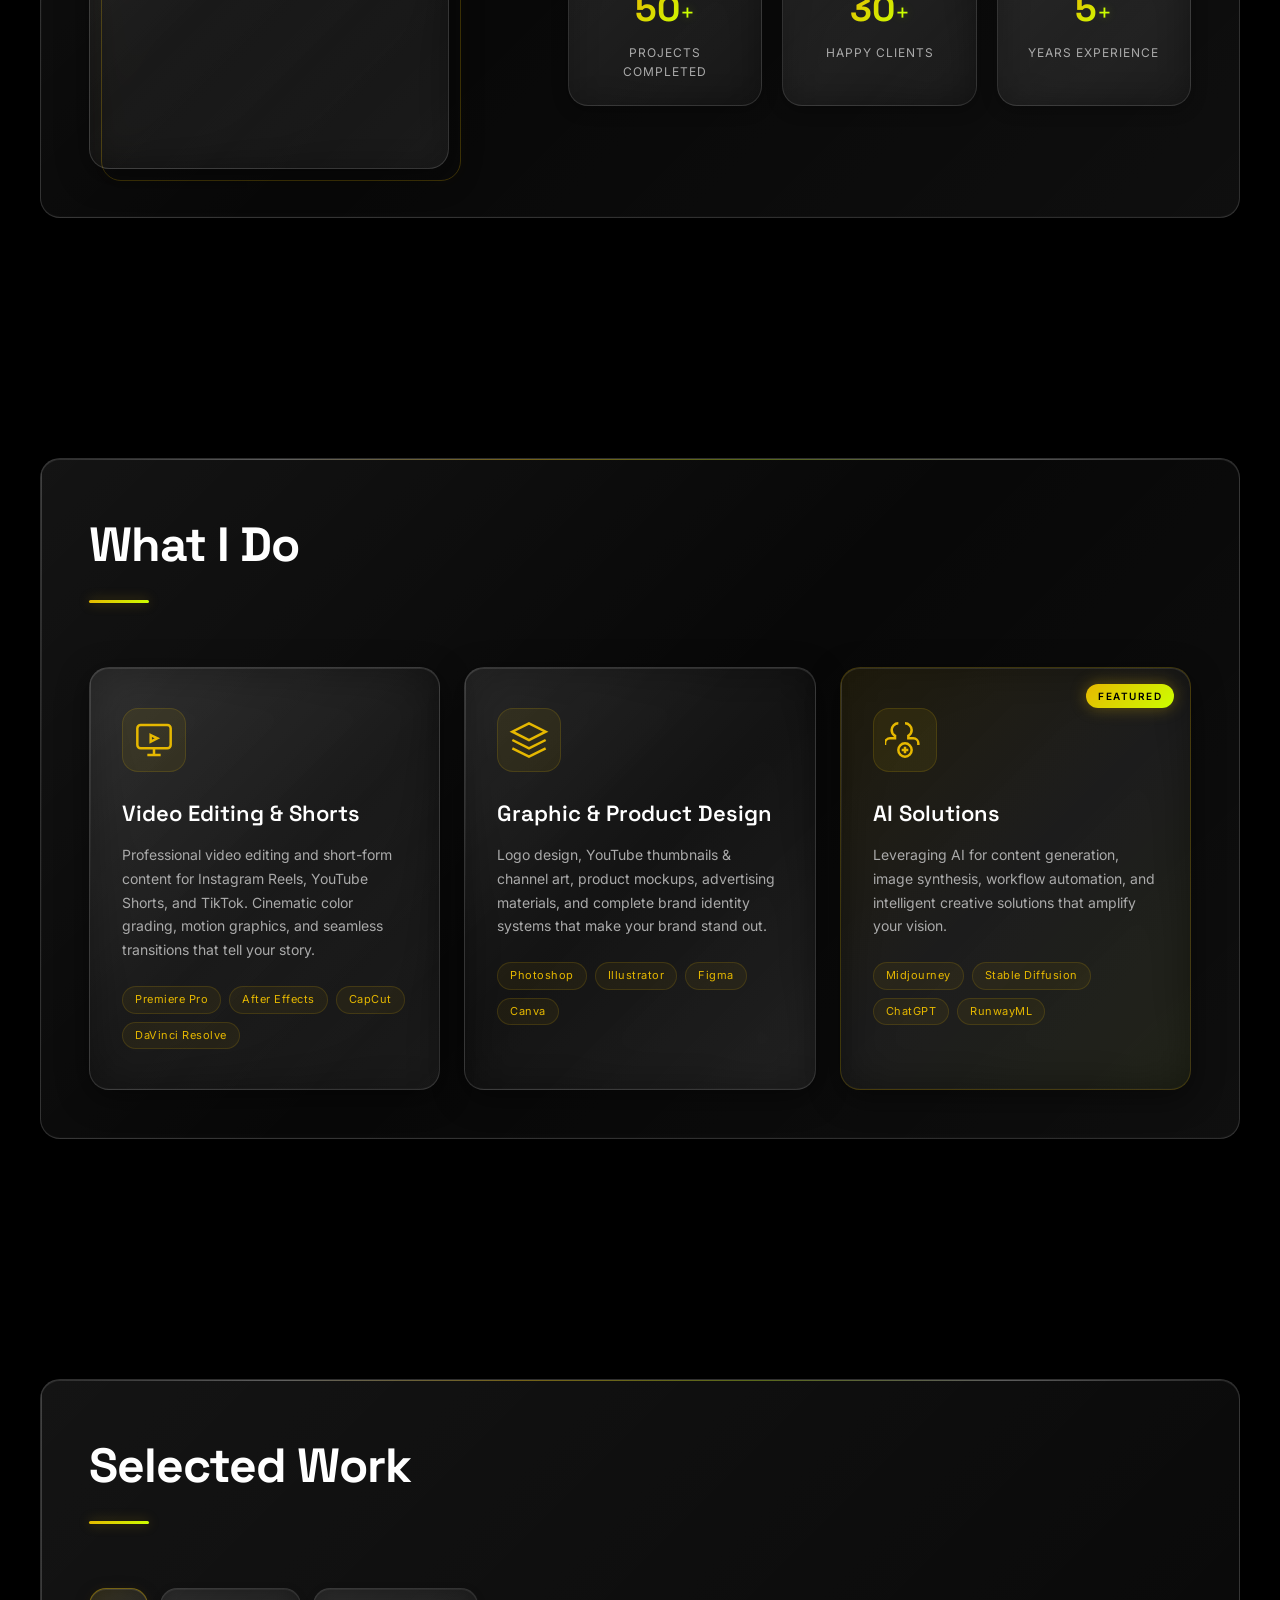
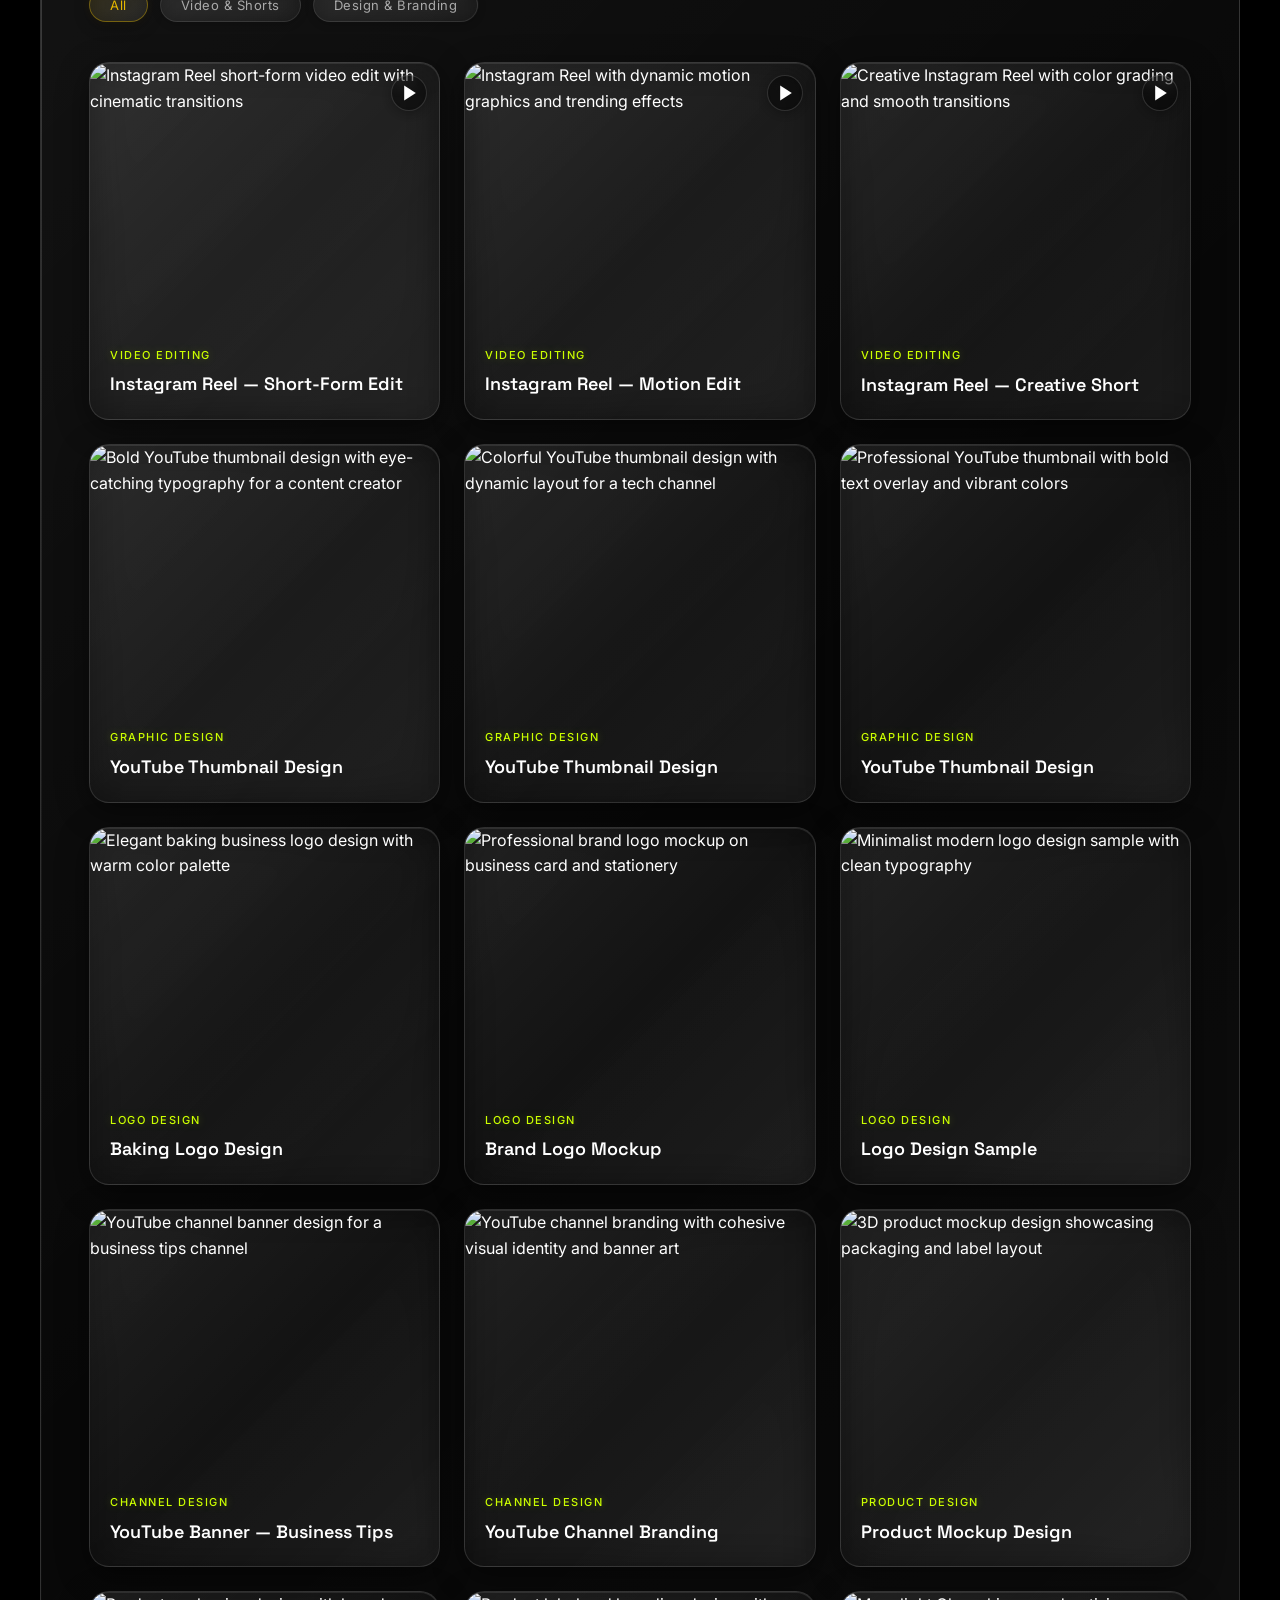
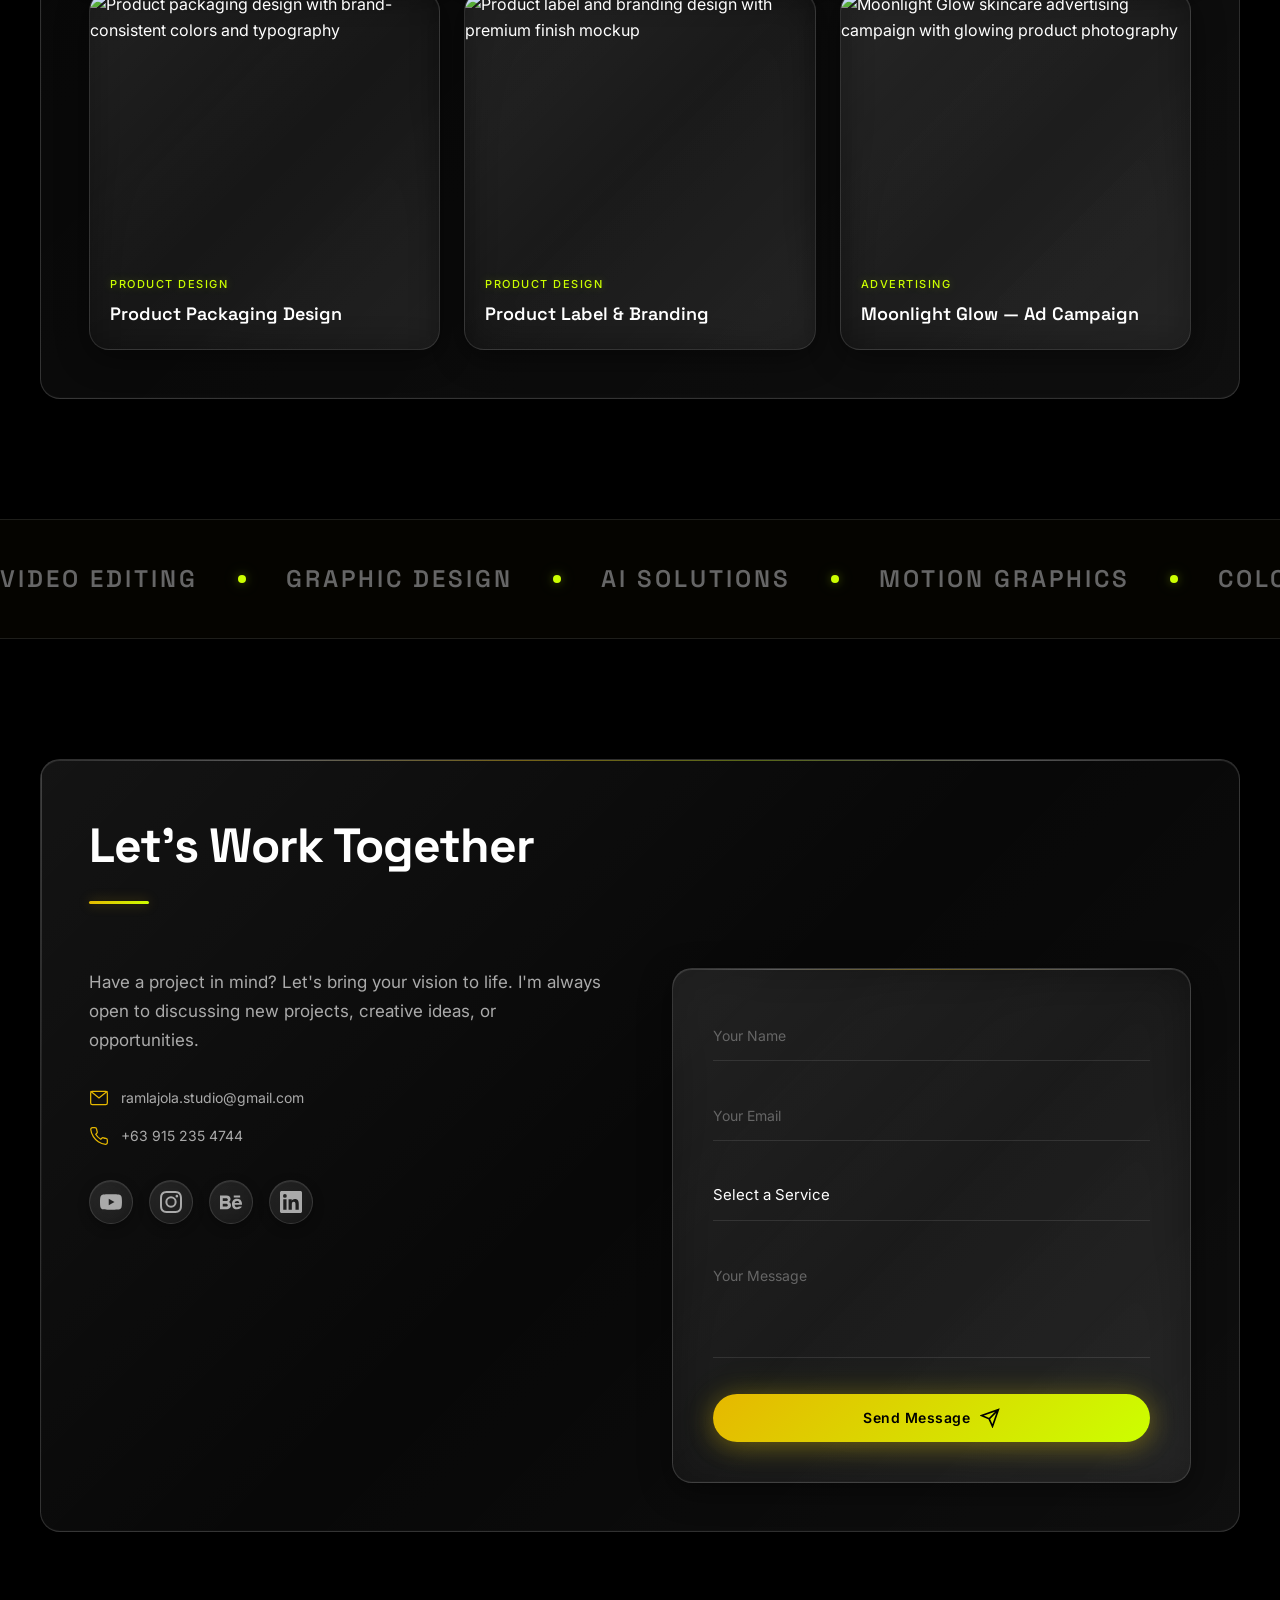
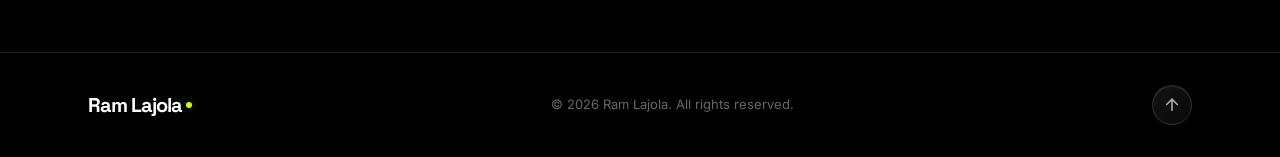
==== commit c0a95e3c: "Rebrand to Moonforge Digital Co-Authored-By: Claude Opus 4.6 (1M context) <noreply@anthropic.com>" ====
--- a/index.html
+++ b/index.html
@@ -15,7 +15,7 @@
     <meta property="og:description" content="Creative professional from the Philippines — video editing, graphic design, and AI-powered creative solutions for brands worldwide.">
     <meta property="og:url" content="https://ramlajolastudio.github.io/">
     <meta property="og:type" content="website">
-    <meta property="og:site_name" content="Ram Lajola Creative Studio">
+    <meta property="og:site_name" content="Moonforge Digital">
     <meta property="og:locale" content="en_US">
 
     <!-- Twitter Card -->
@@ -32,7 +32,7 @@
                 "@type": "WebSite",
                 "@id": "https://ramlajolastudio.github.io/#website",
                 "url": "https://ramlajolastudio.github.io/",
-                "name": "Ram Lajola Creative Studio",
+                "name": "Moonforge Digital",
                 "description": "Video editing, graphic design, and AI-powered creative solutions",
                 "publisher": { "@id": "https://ramlajolastudio.github.io/#person" }
             },
@@ -78,7 +78,7 @@
             {
                 "@type": "ProfessionalService",
                 "@id": "https://ramlajolastudio.github.io/#service",
-                "name": "Ram Lajola Creative Studio",
+                "name": "Moonforge Digital",
                 "url": "https://ramlajolastudio.github.io/",
                 "provider": { "@id": "https://ramlajolastudio.github.io/#person" },
                 "areaServed": "Worldwide",
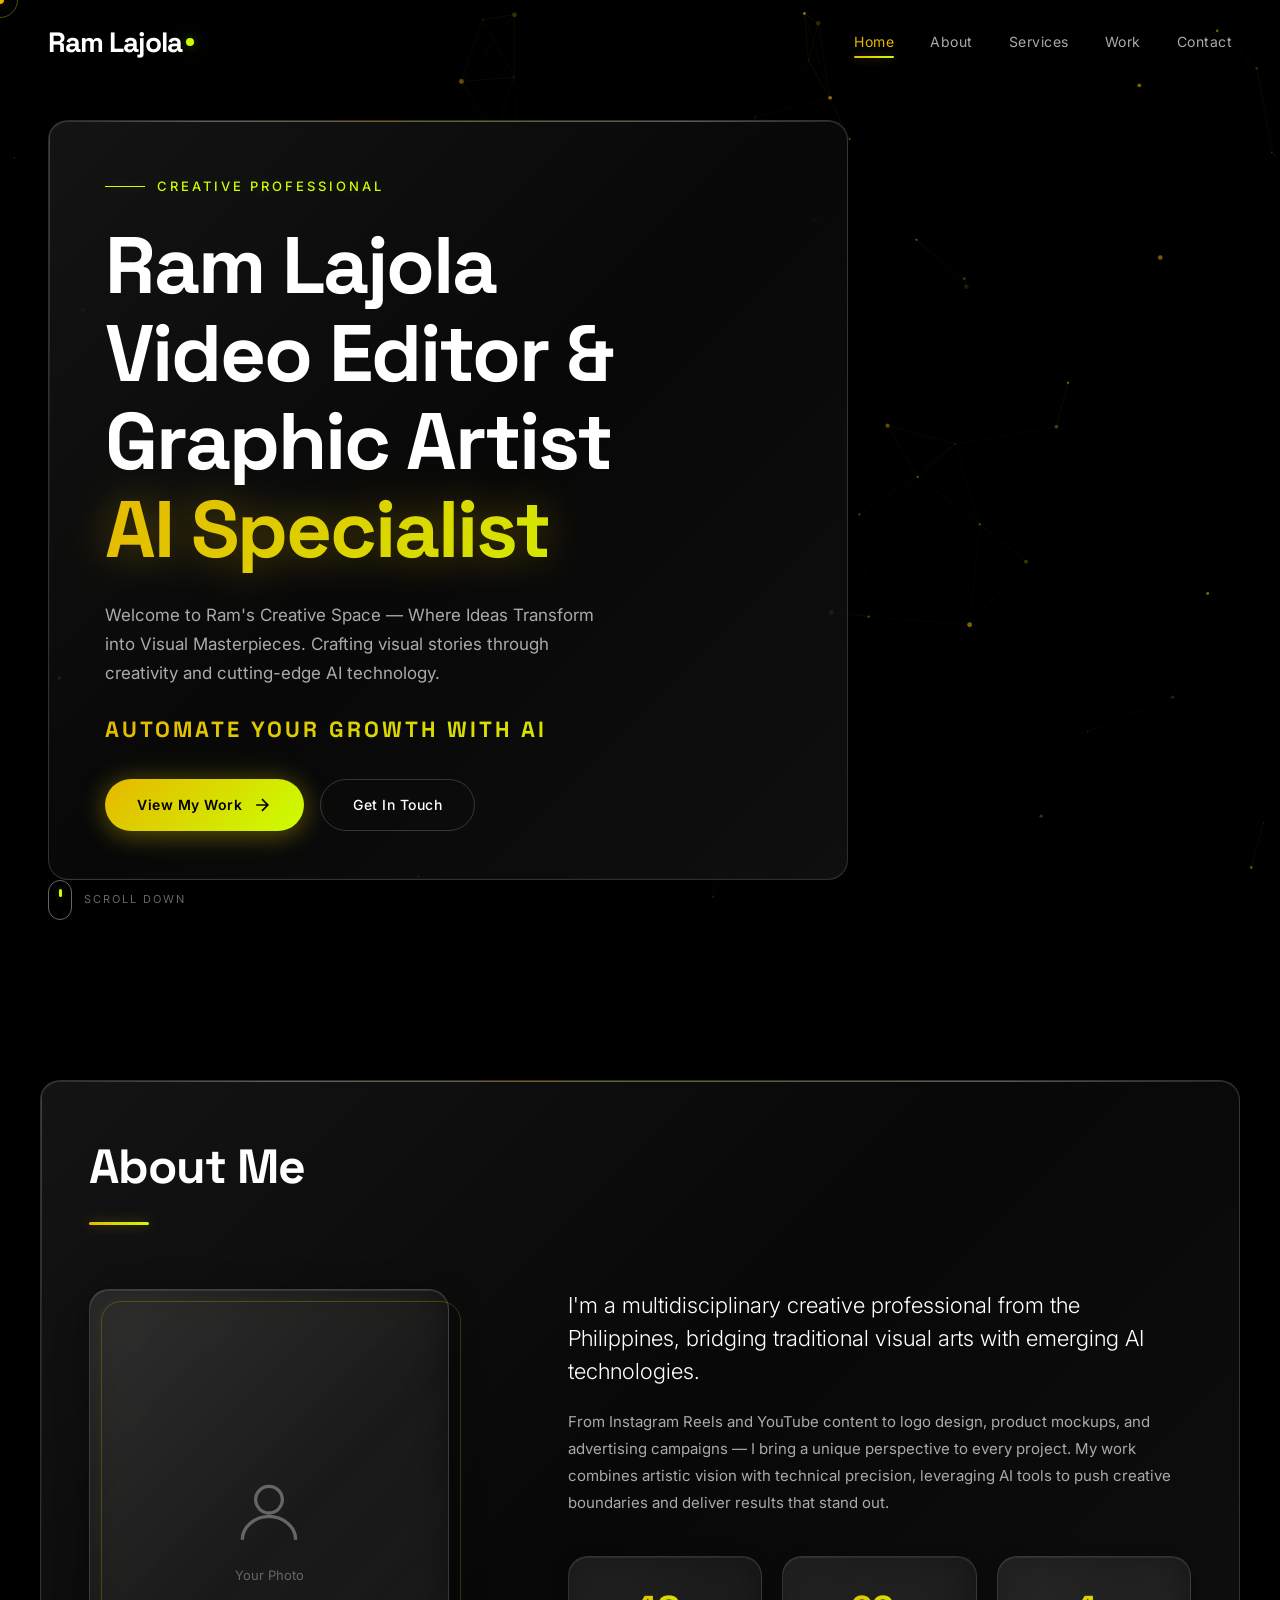
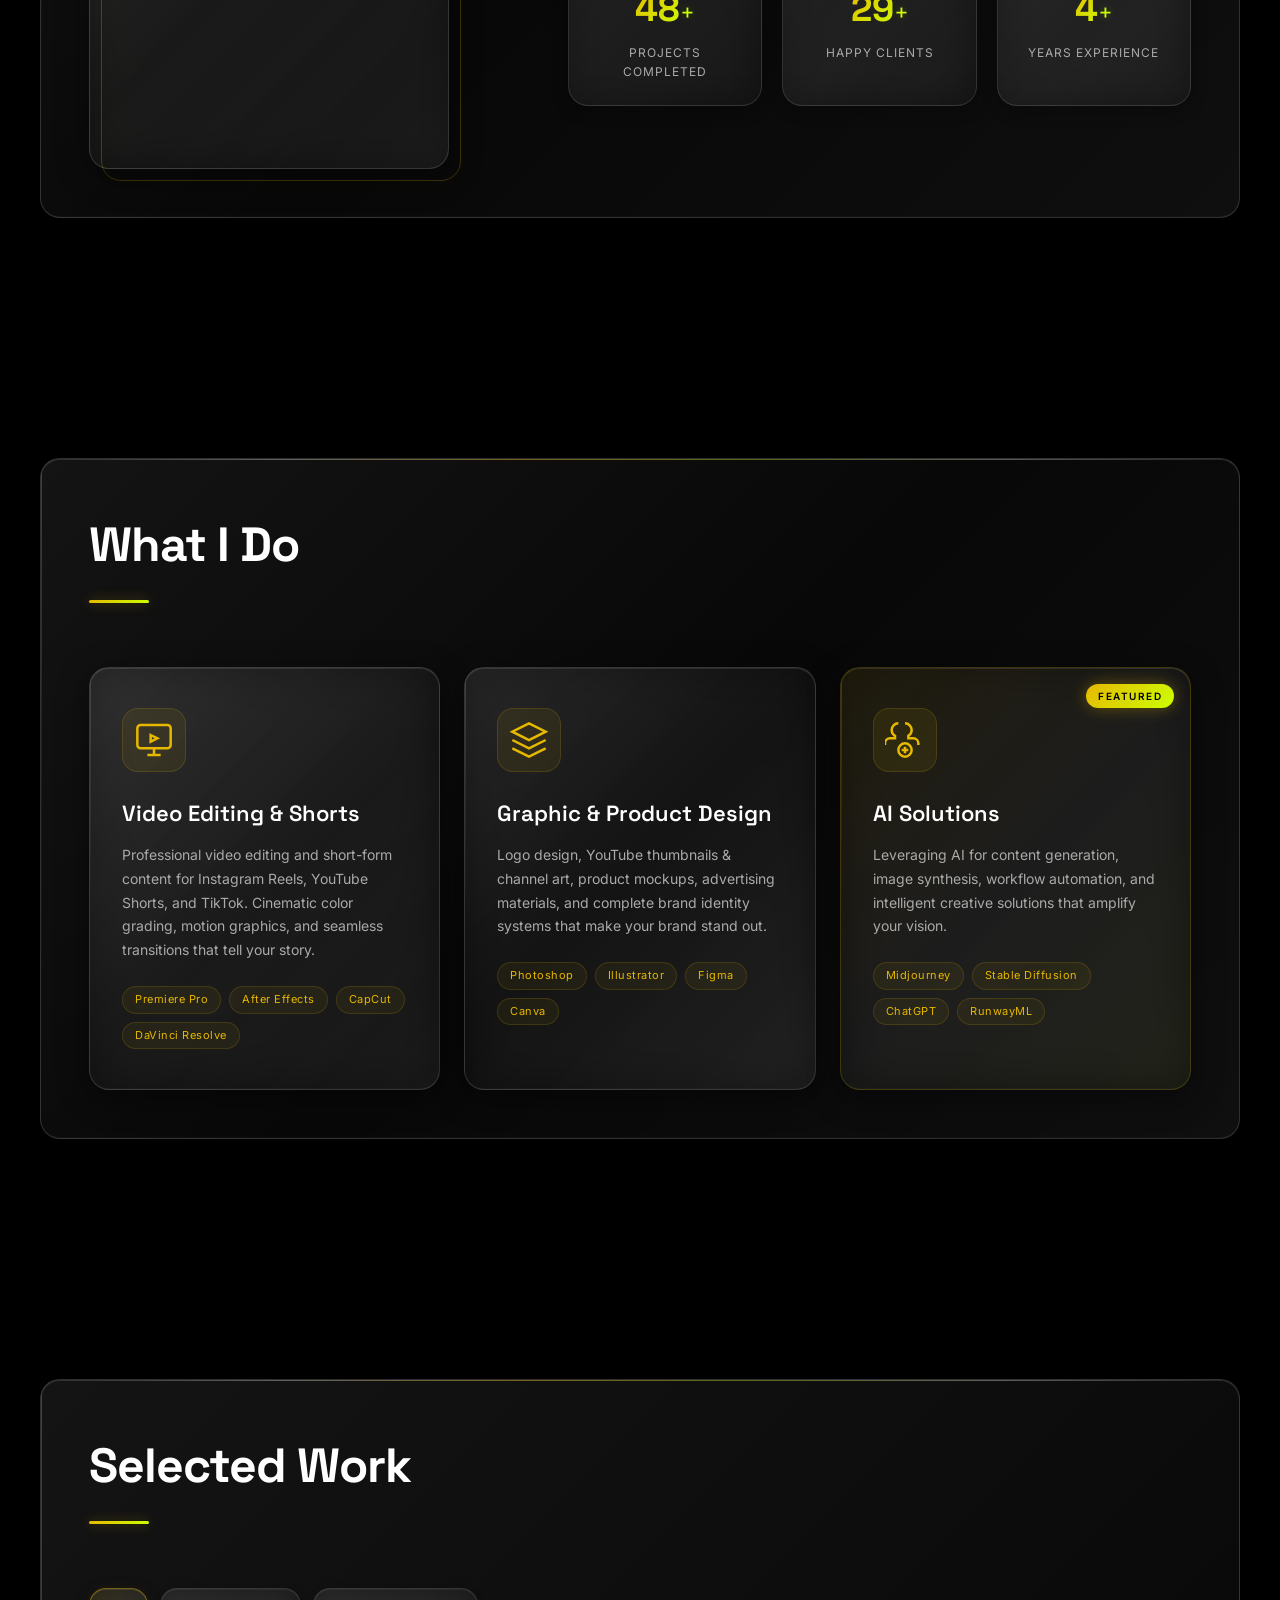
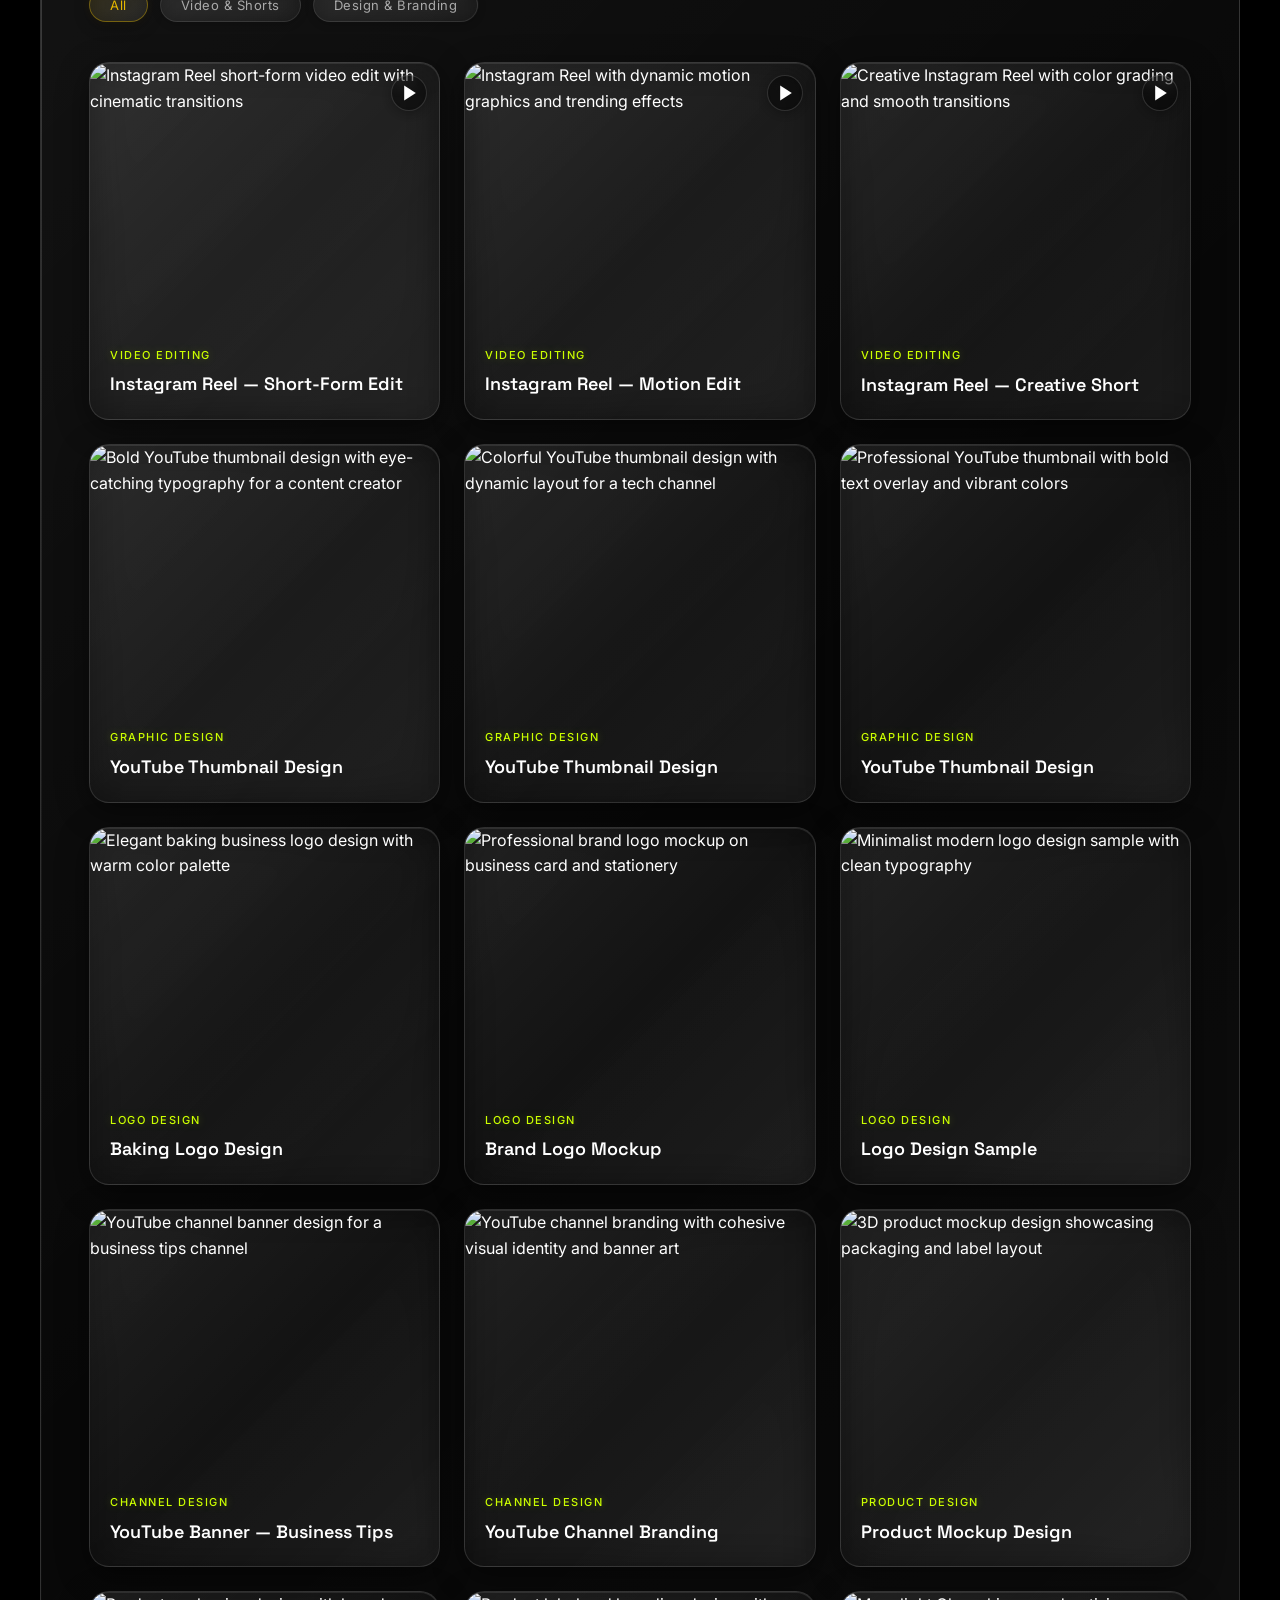
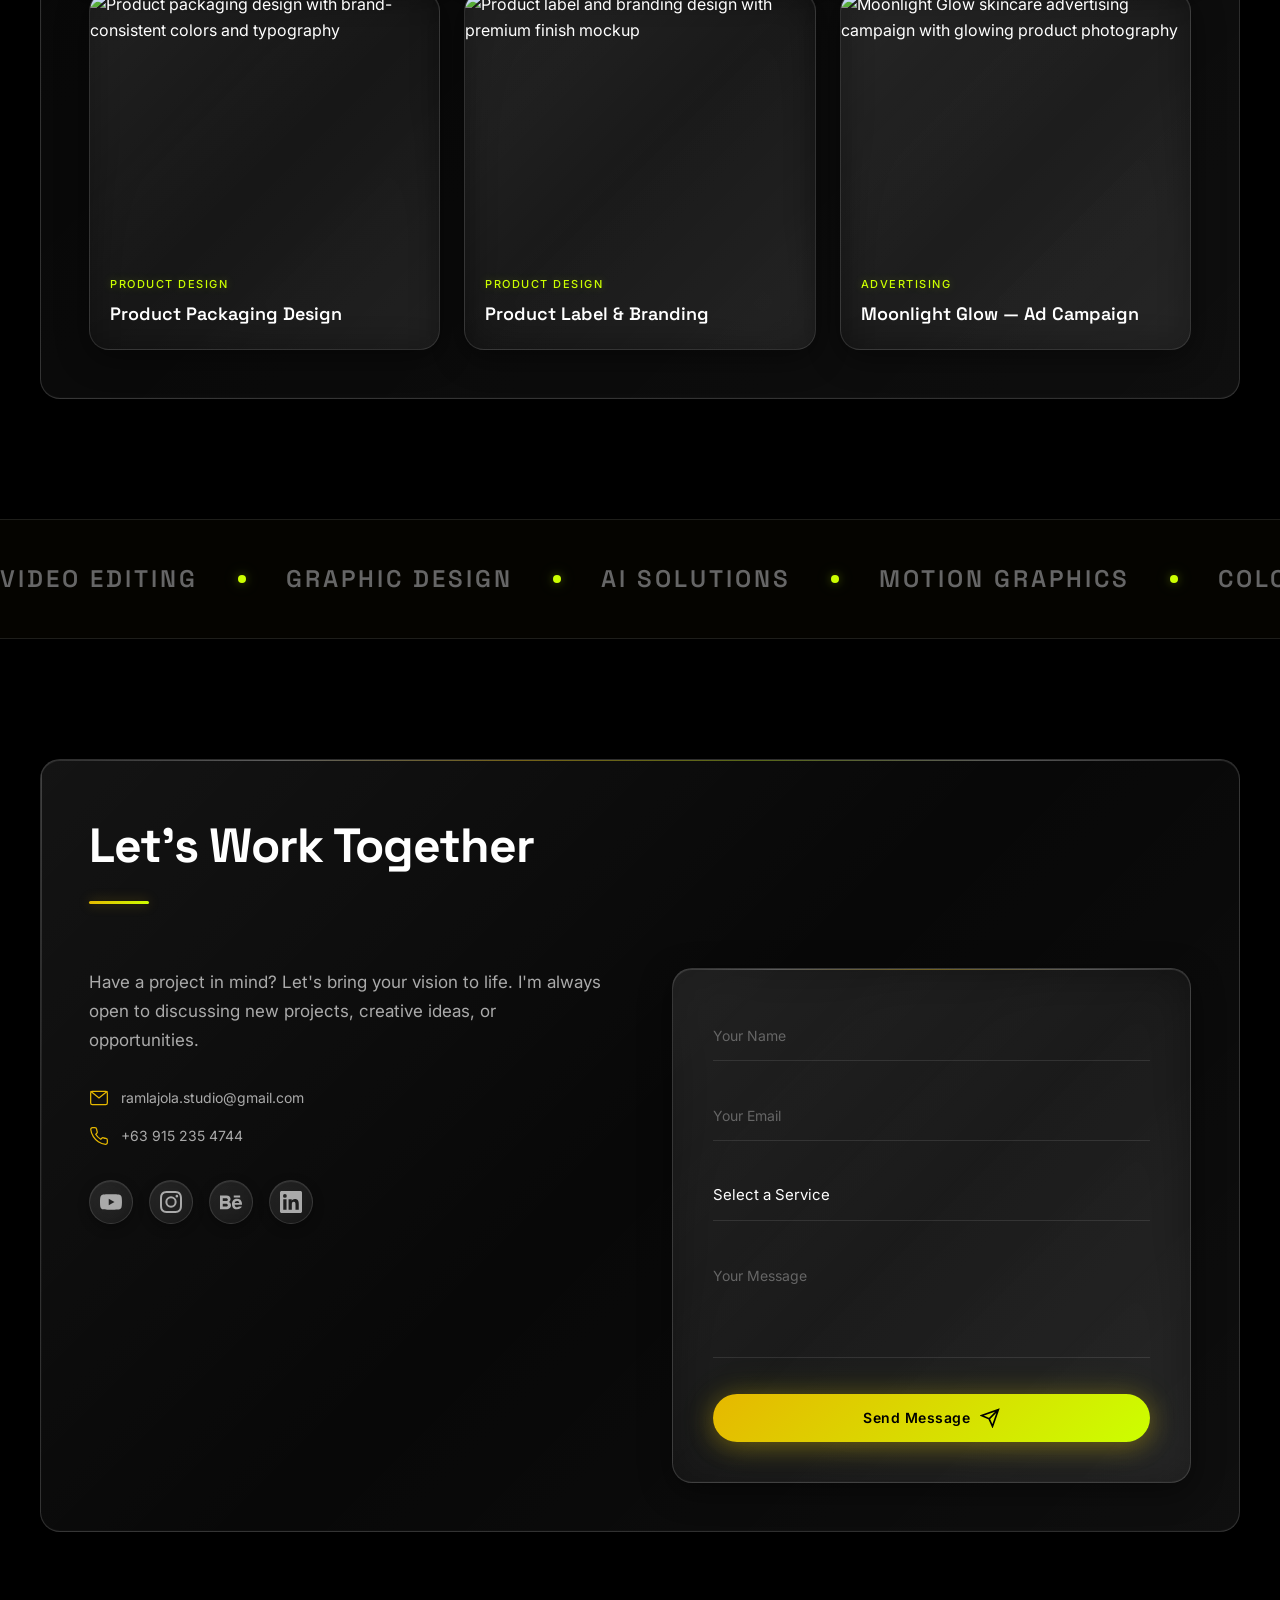
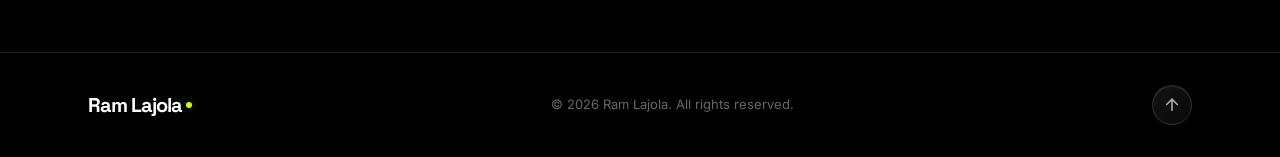
==== commit aa75770e: "Rebrand to Moonflux Digital Co-Authored-By: Claude Opus 4.6 (1M context) <noreply@anthropic.com>" ====
--- a/index.html
+++ b/index.html
@@ -15,7 +15,7 @@
     <meta property="og:description" content="Creative professional from the Philippines — video editing, graphic design, and AI-powered creative solutions for brands worldwide.">
     <meta property="og:url" content="https://ramlajolastudio.github.io/">
     <meta property="og:type" content="website">
-    <meta property="og:site_name" content="Moonforge Digital">
+    <meta property="og:site_name" content="Moonflux Digital">
     <meta property="og:locale" content="en_US">
 
     <!-- Twitter Card -->
@@ -32,7 +32,7 @@
                 "@type": "WebSite",
                 "@id": "https://ramlajolastudio.github.io/#website",
                 "url": "https://ramlajolastudio.github.io/",
-                "name": "Moonforge Digital",
+                "name": "Moonflux Digital",
                 "description": "Video editing, graphic design, and AI-powered creative solutions",
                 "publisher": { "@id": "https://ramlajolastudio.github.io/#person" }
             },
@@ -78,7 +78,7 @@
             {
                 "@type": "ProfessionalService",
                 "@id": "https://ramlajolastudio.github.io/#service",
-                "name": "Moonforge Digital",
+                "name": "Moonflux Digital",
                 "url": "https://ramlajolastudio.github.io/",
                 "provider": { "@id": "https://ramlajolastudio.github.io/#person" },
                 "areaServed": "Worldwide",
